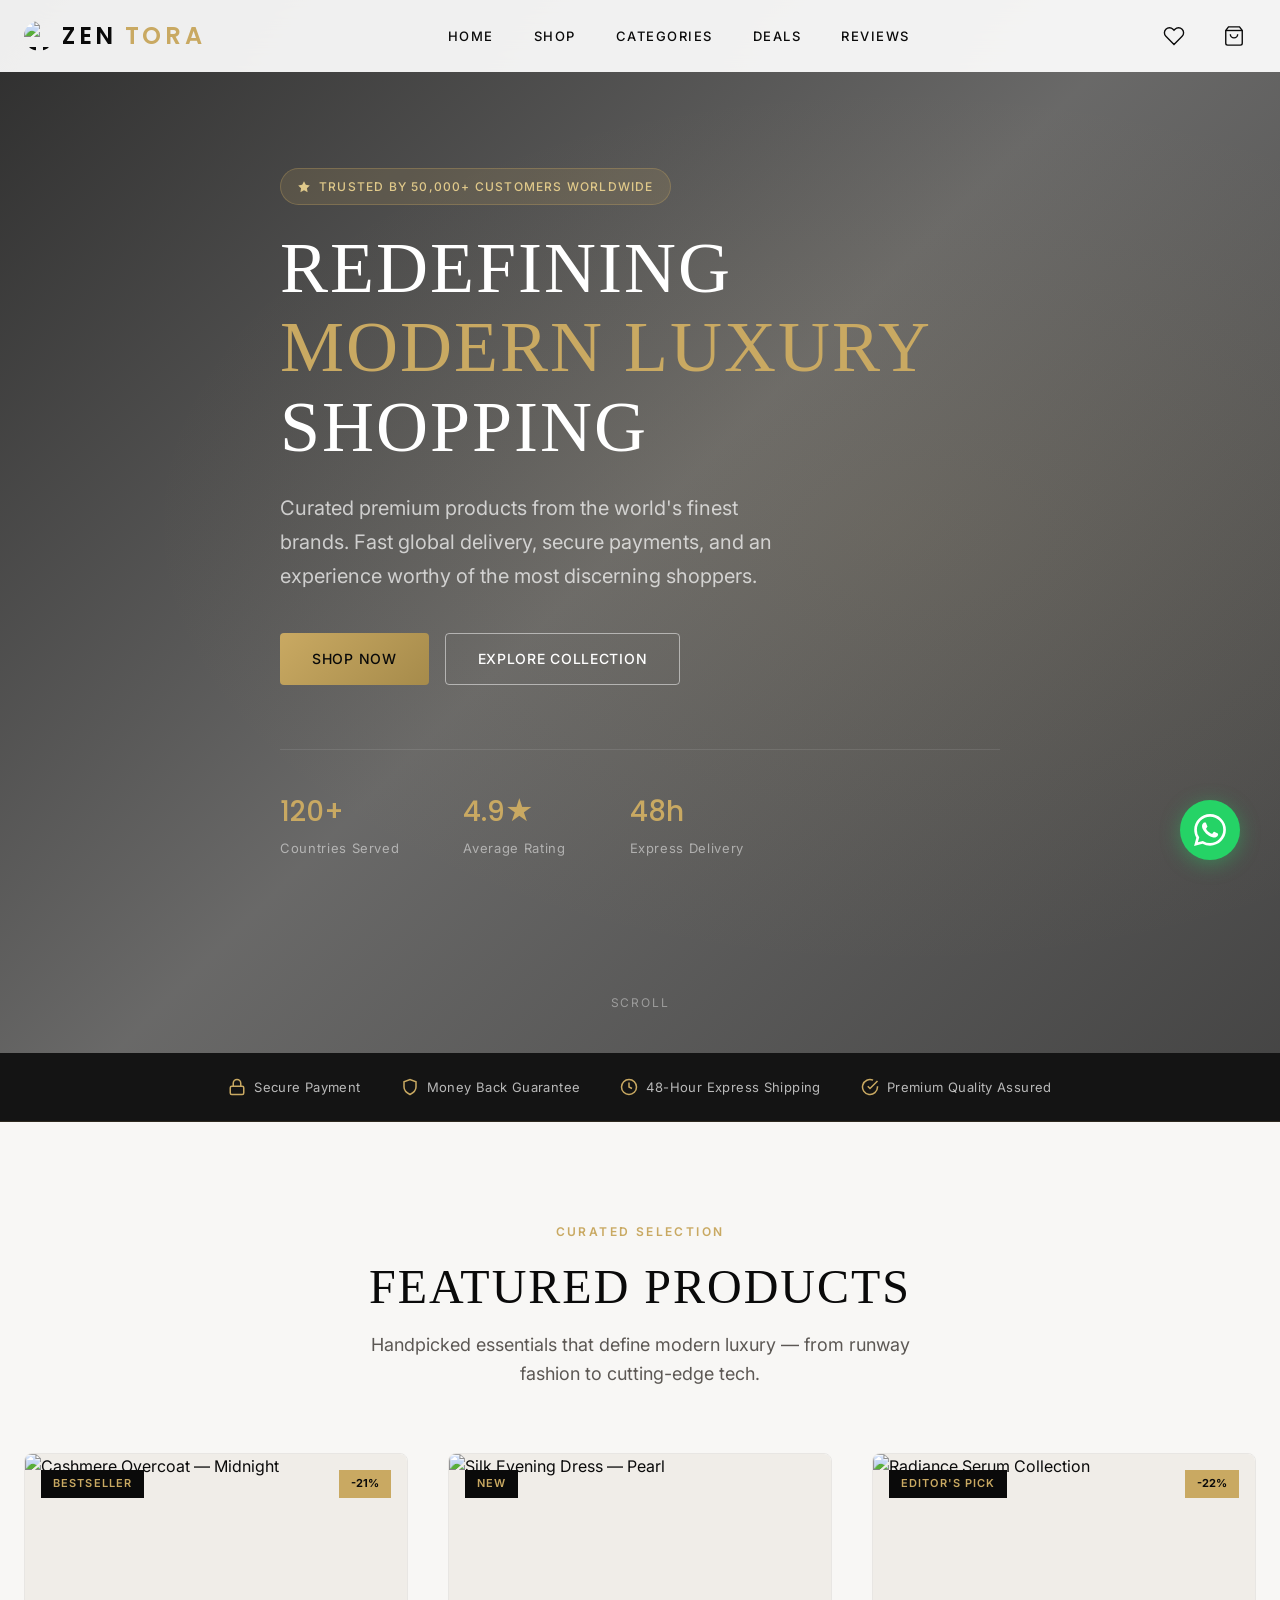
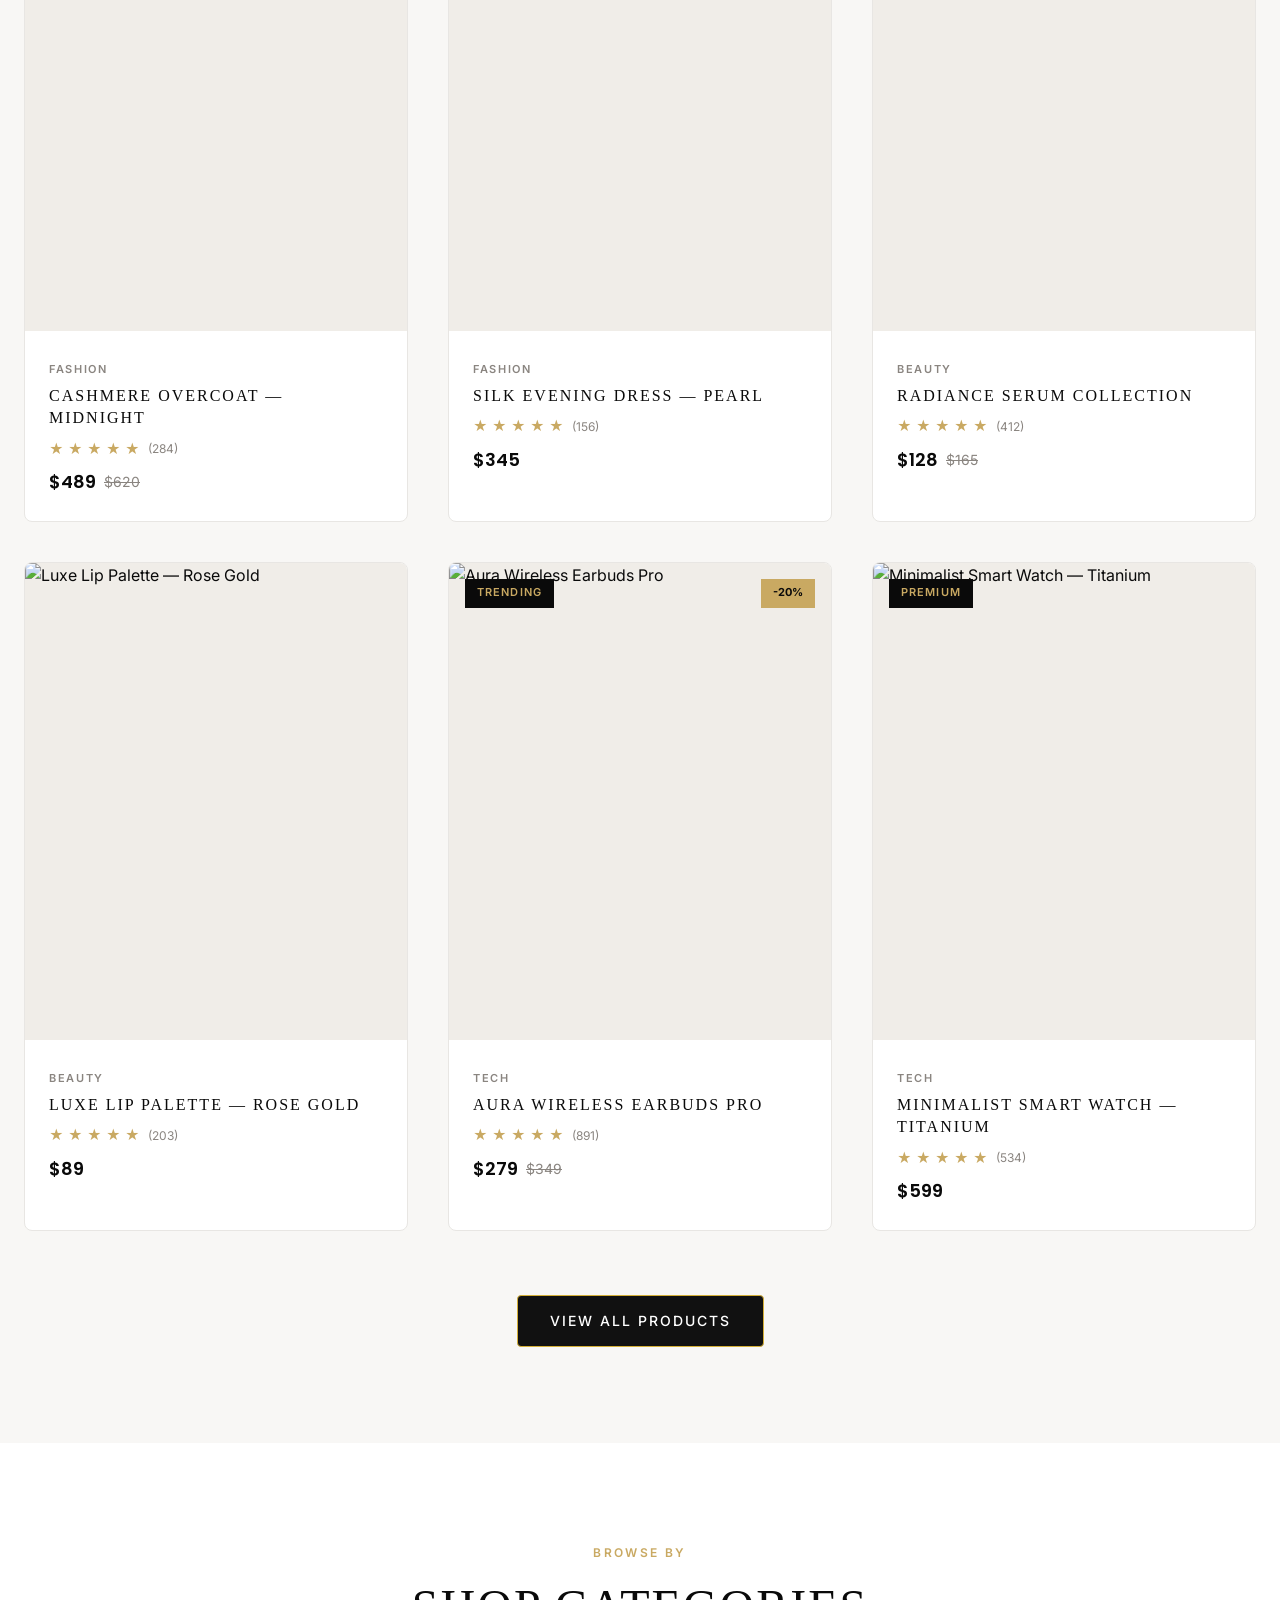
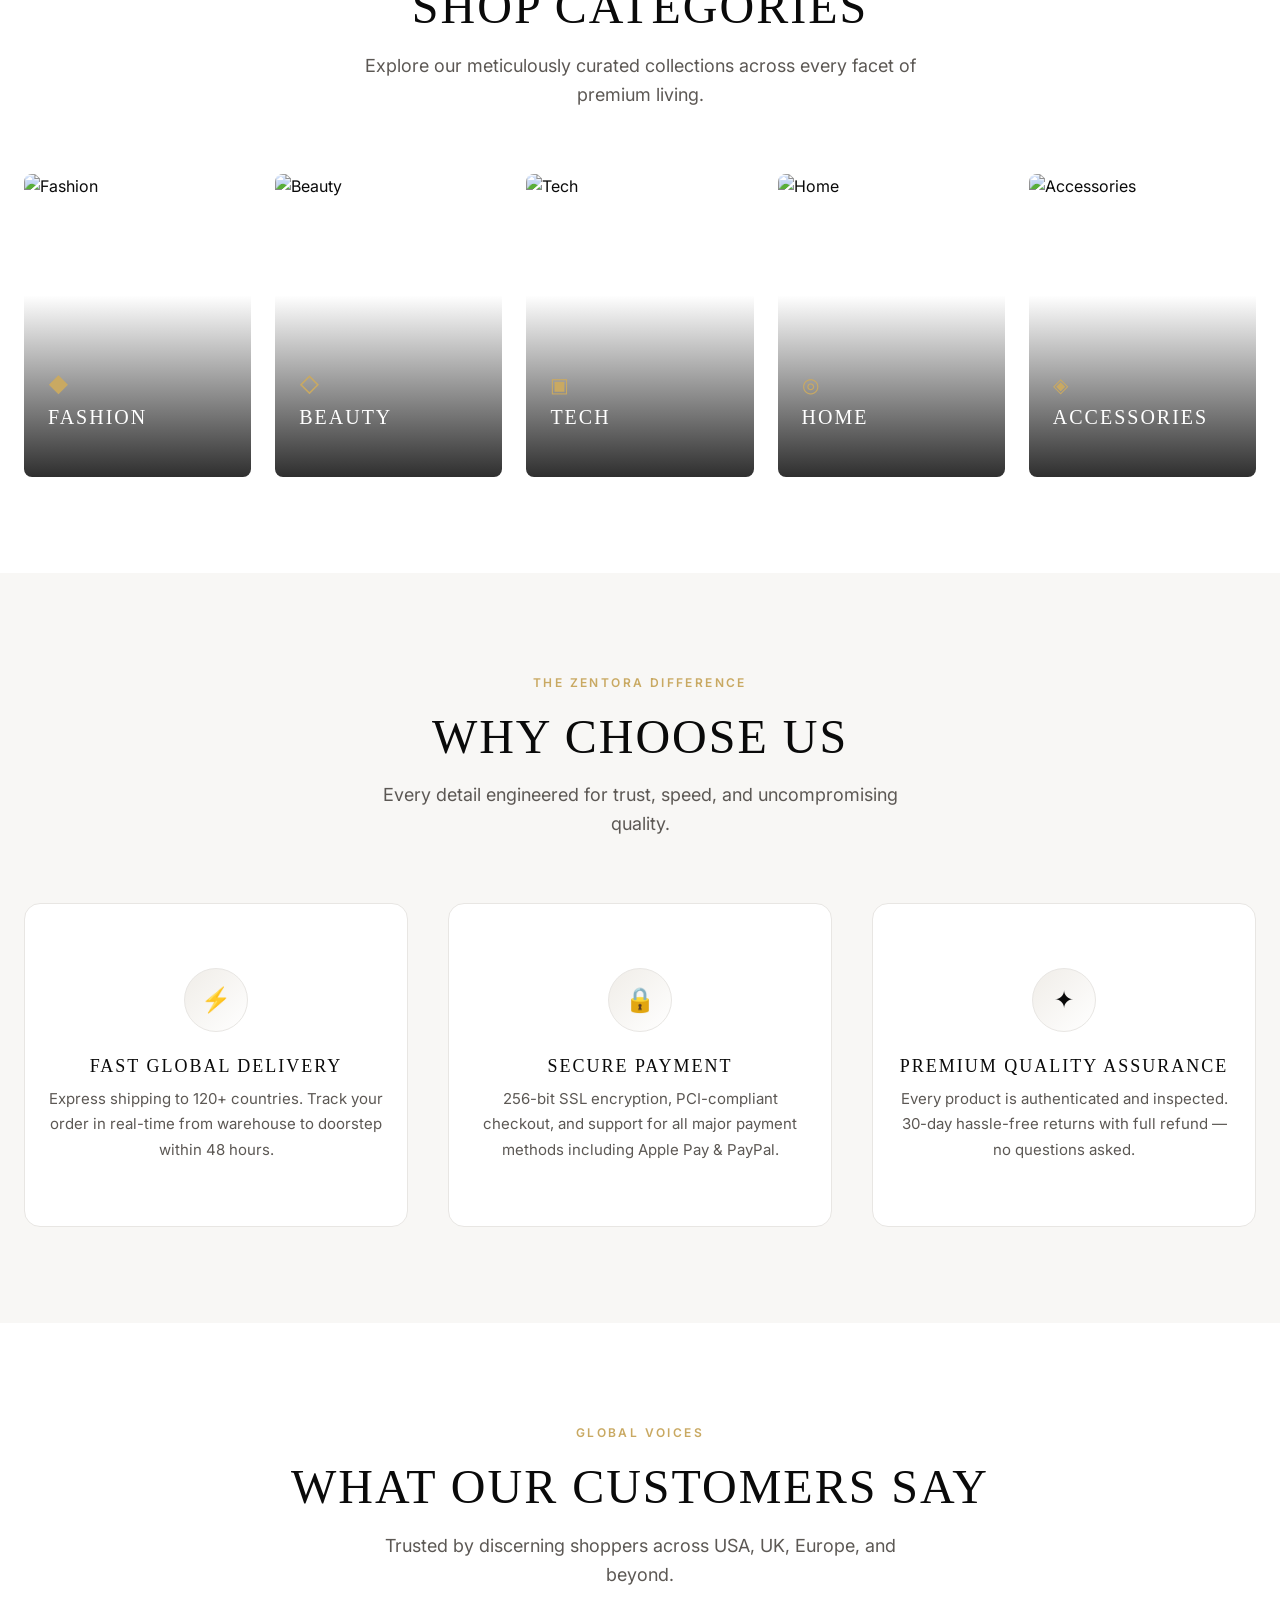
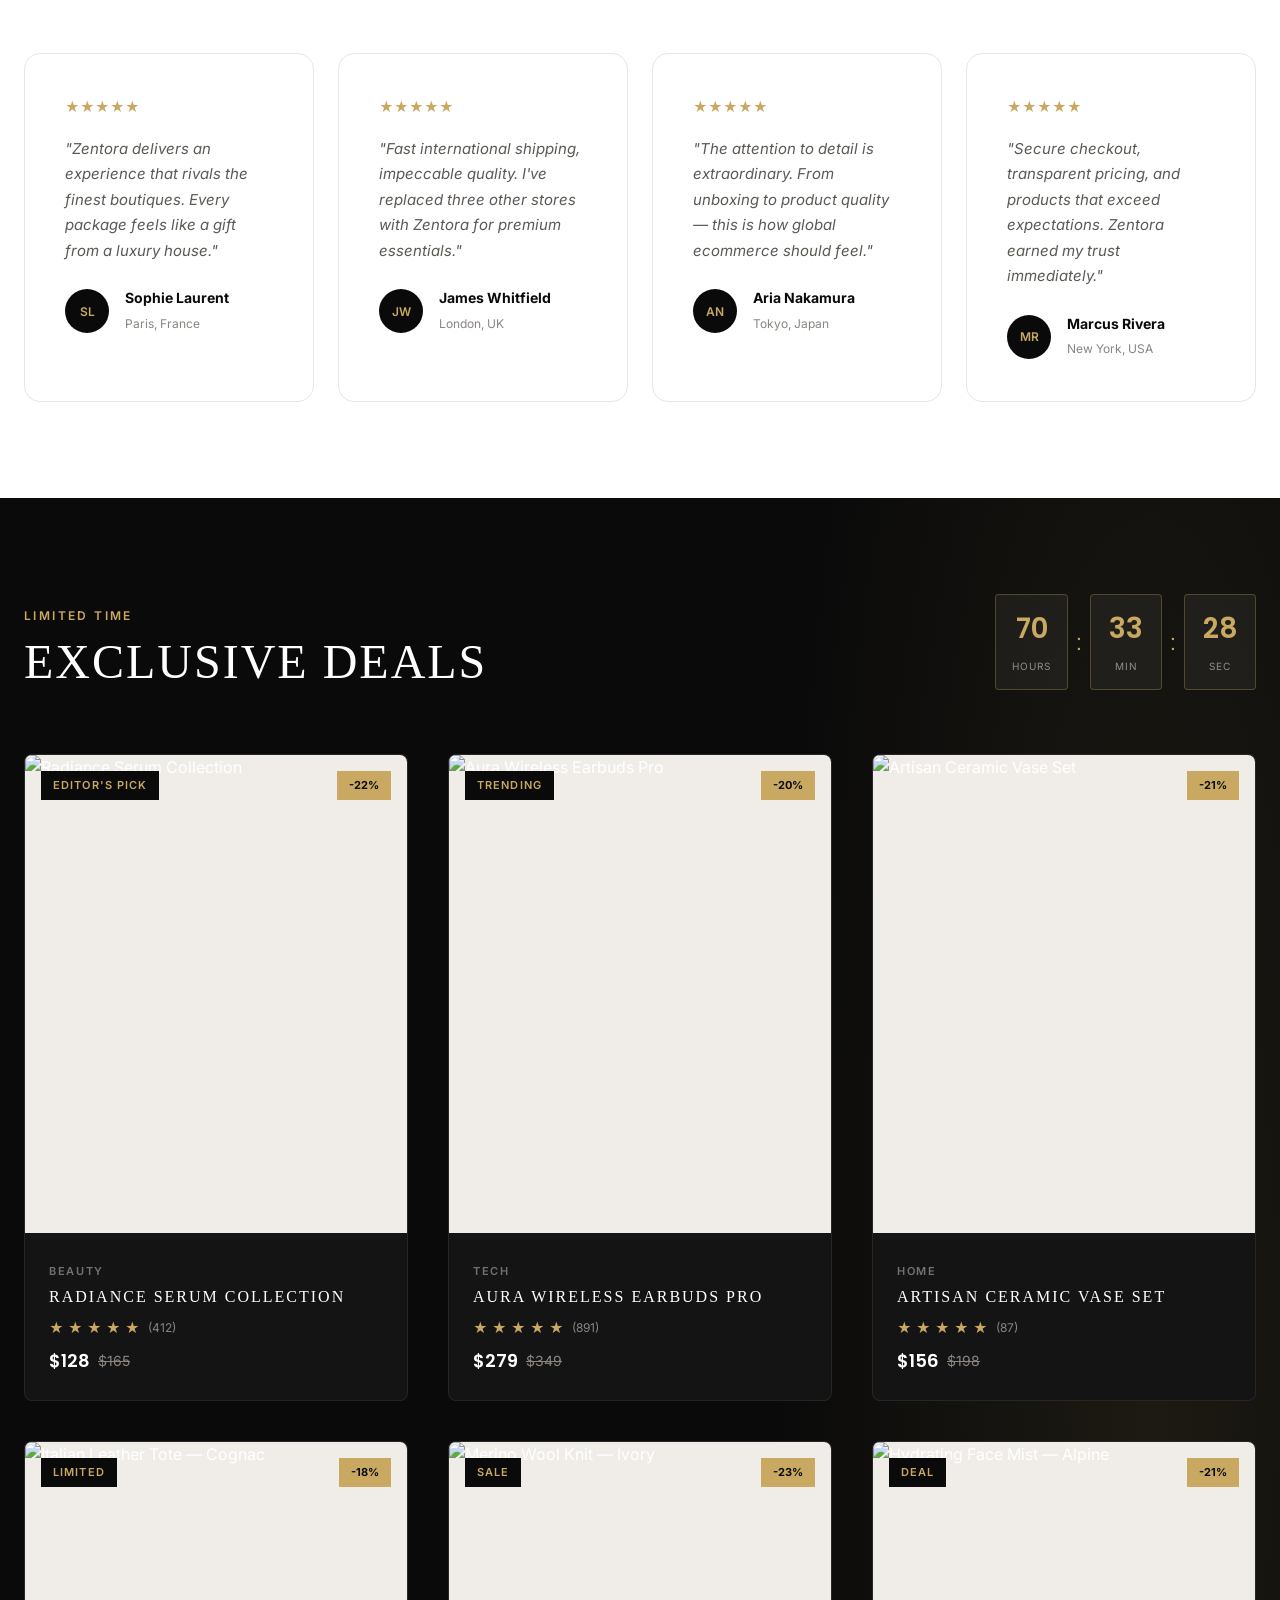
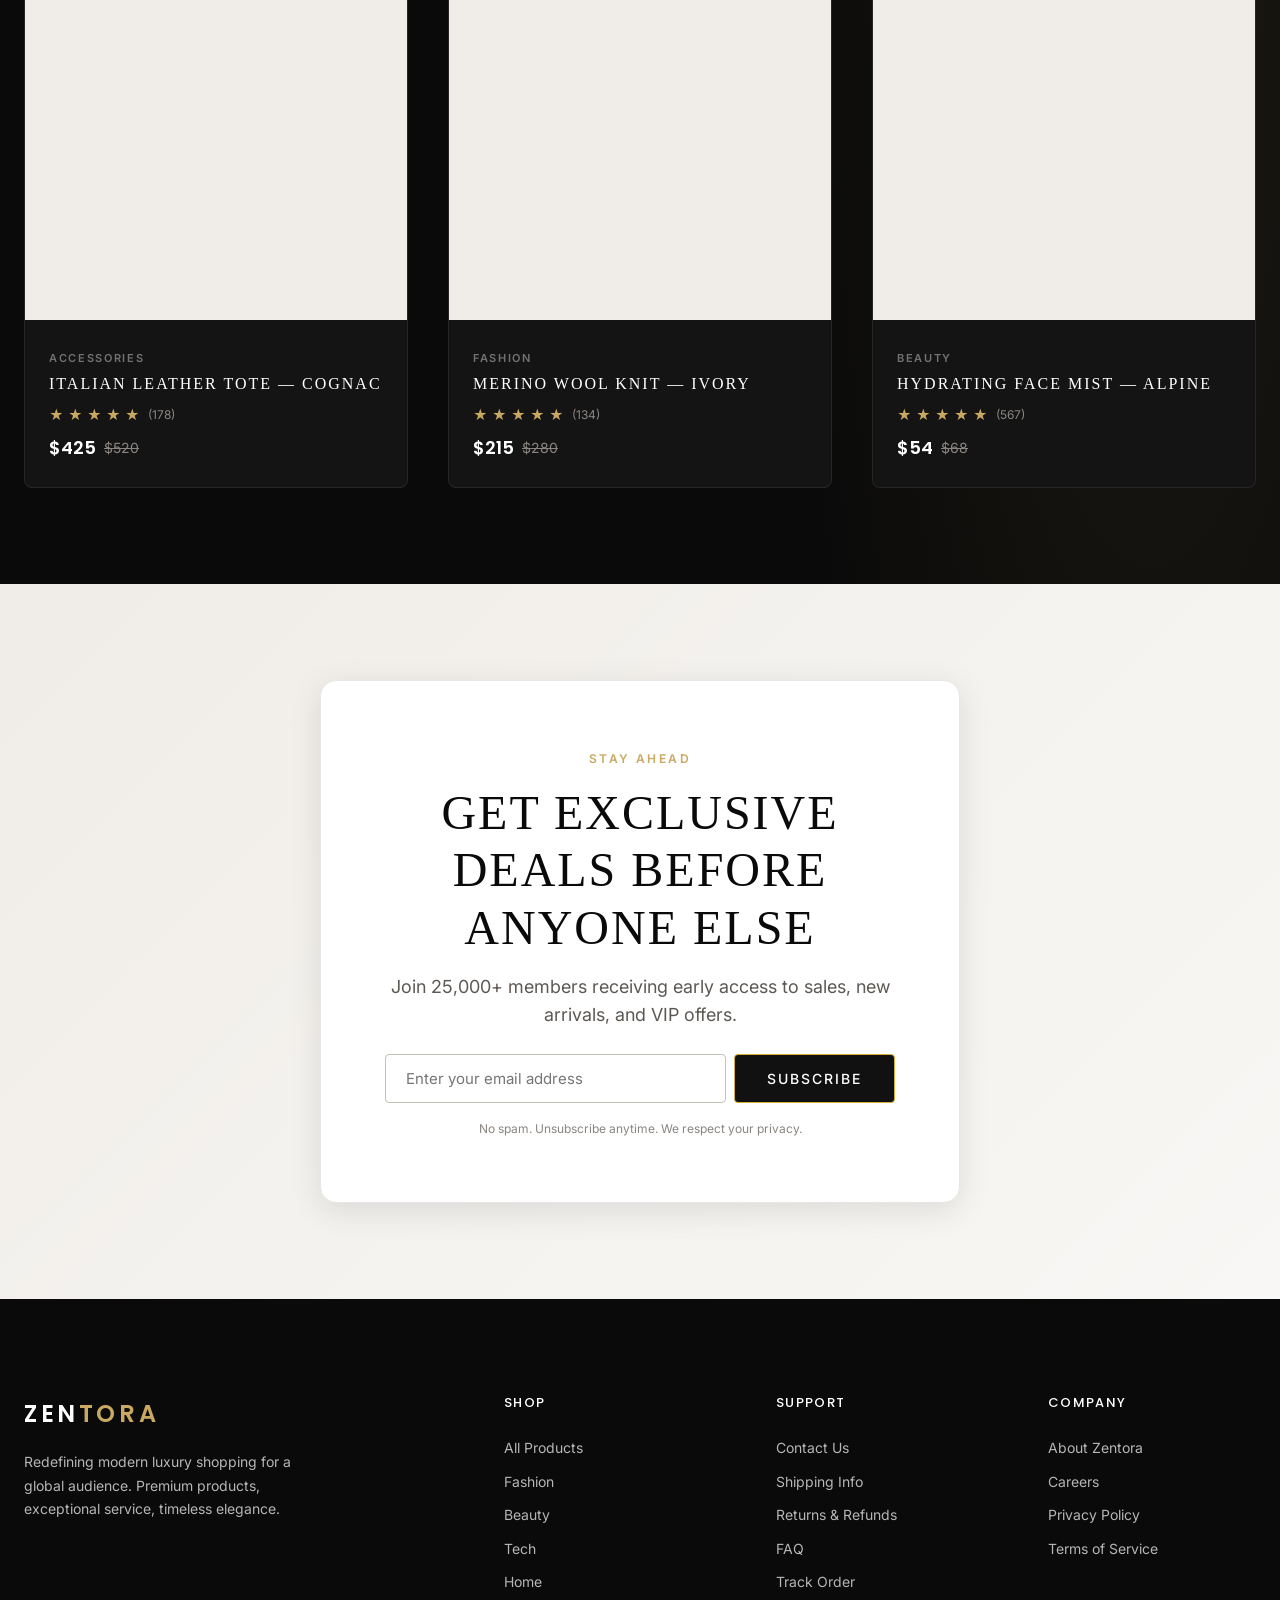
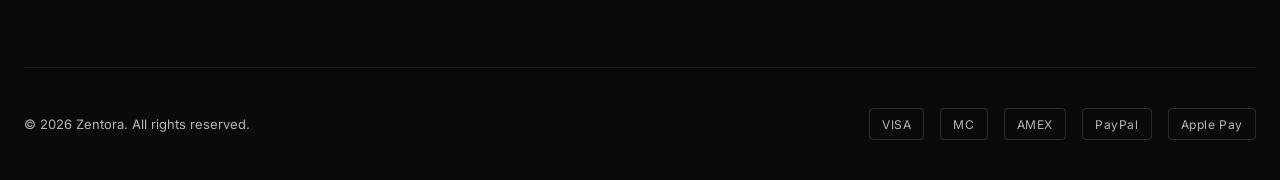
==== index.html @ fea0a37d "Zentora luxury website changes" ====
<!DOCTYPE html>
<html lang="en">
<head>
  <meta charset="UTF-8" />
  <meta name="viewport" content="width=device-width, initial-scale=1.0" />
  <meta name="description" content="Zentora — Redefining modern luxury shopping. Premium fashion, beauty, tech & lifestyle products delivered worldwide. Secure checkout, fast delivery." />
  <meta name="keywords" content="luxury ecommerce, premium fashion, beauty, gadgets, lifestyle, Zentora, online shopping" />
  <meta name="author" content="Zentora" />
  <meta property="og:title" content="Zentora — Redefining Modern Luxury Shopping" />
  <meta property="og:description" content="Discover curated premium products from fashion to tech. Trusted by customers in USA, UK, Europe & beyond." />
  <meta property="og:type" content="website" />
  <meta name="theme-color" content="#0a0a0a" />
  <title>Zentora — Redefining Modern Luxury Shopping</title>
  <link rel="preconnect" href="https://fonts.googleapis.com" />
  <link rel="preconnect" href="https://fonts.gstatic.com" crossorigin />
  <link href="https://fonts.googleapis.com/css2?family=Inter:wght@400;500;600&family=Poppins:wght@400;500;600&display=swap" rel="stylesheet" />
  <link rel="stylesheet" href="css/styles.css" />
  <script type="application/ld+json">
    <link href="https://fonts.googleapis.com/css2?family=Playfair+Display:ital,wght@0,400..900;1,400..900&display=swap" rel="stylesheet">
  <link rel="icon" type="image/png" href="favicon.png">
  {
    "@context": "https://schema.org",
    "@type": "Store",
    "name": "Zentora",
    "description": "Global premium online store for fashion, beauty, gadgets and lifestyle products",
    "url": "https://zentora.com",
    "priceRange": "$$",
    "areaServed": ["US", "GB", "EU"]
  }
  </script>
</head>
<body data-page="home">

  <!-- Header -->
  <header class="header">
    <div class="container header-inner">
      <a href="index.html" class="logo" style="display: inline-flex; align-items: center; gap: 8px;">
    <img src="favicon.png" alt="Zentora Logo" style="width: 30px; height: 30px; border-radius: 50%; object-fit: contain;">
    Zen<span>tora</span>
</a>
      <nav class="nav-menu" aria-label="Main navigation">
        <a href="index.html">Home</a>
        <a href="shop.html">Shop</a>
        <a href="#categories">Categories</a>
        <a href="#deals">Deals</a>
        <a href="#testimonials">Reviews</a>
      </nav>
      <div class="header-actions">
        <button class="icon-btn wishlist-toggle" aria-label="Wishlist">
          <svg width="22" height="22" viewBox="0 0 24 24" fill="none" stroke="currentColor" stroke-width="1.5"><path d="M20.84 4.61a5.5 5.5 0 0 0-7.78 0L12 5.67l-1.06-1.06a5.5 5.5 0 0 0-7.78 7.78l1.06 1.06L12 21.23l7.78-7.78 1.06-1.06a5.5 5.5 0 0 0 0-7.78z"/></svg>
          <span class="count wishlist-count">0</span>
        </button>
        <button class="icon-btn cart-toggle" aria-label="Shopping cart">
          <svg width="22" height="22" viewBox="0 0 24 24" fill="none" stroke="currentColor" stroke-width="1.5"><path d="M6 2L3 6v14a2 2 0 0 0 2 2h14a2 2 0 0 0 2-2V6l-3-4z"/><line x1="3" y1="6" x2="21" y2="6"/><path d="M16 10a4 4 0 0 1-8 0"/></svg>
          <span class="count cart-count">0</span>
        </button>
        <button class="nav-toggle" aria-label="Toggle menu">
          <span></span><span></span><span></span>
        </button>
      </div>
    </div>
  </header>

  <!-- Hero -->
  <section class="hero" id="hero">
    <div class="hero-bg" aria-hidden="true"></div>
    <div class="container hero-content">
      <div class="hero-badge">
        <svg width="14" height="14" viewBox="0 0 24 24" fill="currentColor"><path d="M12 2l3.09 6.26L22 9.27l-5 4.87 1.18 6.88L12 17.77l-6.18 3.25L7 14.14 2 9.27l6.91-1.01L12 2z"/></svg>
        Trusted by 50,000+ customers worldwide
      </div>
      <h1 class="hero-title">Redefining <em>Modern Luxury</em> Shopping</h1>
      <p class="hero-subtitle">Curated premium products from the world's finest brands. Fast global delivery, secure payments, and an experience worthy of the most discerning shoppers.</p>
      <div class="hero-cta">
        <a href="shop.html" class="btn btn-gold">Shop Now</a>
        <a href="#featured" class="btn btn-outline">Explore Collection</a>
      </div>
      <div class="hero-stats">
        <div class="hero-stat">
          <strong>120+</strong>
          <span>Countries Served</span>
        </div>
        <div class="hero-stat">
          <strong>4.9★</strong>
          <span>Average Rating</span>
        </div>
        <div class="hero-stat">
          <strong>48h</strong>
          <span>Express Delivery</span>
        </div>
      </div>
    </div>
    <div class="hero-scroll" aria-hidden="true">Scroll</div>
  </section>

  <!-- Trust Bar -->
  <div class="trust-bar">
    <div class="container trust-bar-inner">
      <div class="trust-bar-item">
        <svg width="18" height="18" viewBox="0 0 24 24" fill="none" stroke="currentColor" stroke-width="2"><rect x="3" y="11" width="18" height="11" rx="2"/><path d="M7 11V7a5 5 0 0 1 10 0v4"/></svg>
        Secure Payment
      </div>
      <div class="trust-bar-item">
        <svg width="18" height="18" viewBox="0 0 24 24" fill="none" stroke="currentColor" stroke-width="2"><path d="M12 22s8-4 8-10V5l-8-3-8 3v7c0 6 8 10 8 10z"/></svg>
        Money Back Guarantee
      </div>
      <div class="trust-bar-item">
        <svg width="18" height="18" viewBox="0 0 24 24" fill="none" stroke="currentColor" stroke-width="2"><circle cx="12" cy="12" r="10"/><polyline points="12 6 12 12 16 14"/></svg>
        48-Hour Express Shipping
      </div>
      <div class="trust-bar-item">
        <svg width="18" height="18" viewBox="0 0 24 24" fill="none" stroke="currentColor" stroke-width="2"><path d="M22 11.08V12a10 10 0 1 1-5.93-9.14"/><polyline points="22 4 12 14.01 9 11.01"/></svg>
        Premium Quality Assured
      </div>
    </div>
  </div>

  <!-- Featured Products -->
  <section id="featured">
    <div class="container">
      <div class="section-header reveal">
        <span class="section-label">Curated Selection</span>
        <h2 class="section-title">Featured Products</h2>
        <p class="section-subtitle">Handpicked essentials that define modern luxury — from runway fashion to cutting-edge tech.</p>
      </div>
      <div class="product-grid" id="featured-products"></div>
      <div style="text-align:center; margin-top: var(--space-xl);">
        <a href="shop.html" class="btn btn-primary">View All Products</a>
      </div>
    </div>
  </section>

  <!-- Categories -->
  <section id="categories">
    <div class="container">
      <div class="section-header reveal">
        <span class="section-label">Browse By</span>
        <h2 class="section-title">Shop Categories</h2>
        <p class="section-subtitle">Explore our meticulously curated collections across every facet of premium living.</p>
      </div>
      <div class="categories-grid" id="categories-grid"></div>
    </div>
  </section>

  <!-- Why Choose Us -->
  <section id="why-us">
    <div class="container">
      <div class="section-header reveal">
        <span class="section-label">The Zentora Difference</span>
        <h2 class="section-title">Why Choose Us</h2>
        <p class="section-subtitle">Every detail engineered for trust, speed, and uncompromising quality.</p>
      </div>
      <div class="features-grid">
        <div class="feature-card reveal">
          <div class="feature-icon">⚡</div>
          <h3>Fast Global Delivery</h3>
          <p>Express shipping to 120+ countries. Track your order in real-time from warehouse to doorstep within 48 hours.</p>
        </div>
        <div class="feature-card reveal">
          <div class="feature-icon">🔒</div>
          <h3>Secure Payment</h3>
          <p>256-bit SSL encryption, PCI-compliant checkout, and support for all major payment methods including Apple Pay & PayPal.</p>
        </div>
        <div class="feature-card reveal">
          <div class="feature-icon">✦</div>
          <h3>Premium Quality Assurance</h3>
          <p>Every product is authenticated and inspected. 30-day hassle-free returns with full refund — no questions asked.</p>
        </div>
      </div>
    </div>
  </section>

  <!-- Testimonials -->
  <section id="testimonials">
    <div class="container">
      <div class="section-header reveal">
        <span class="section-label">Global Voices</span>
        <h2 class="section-title">What Our Customers Say</h2>
        <p class="section-subtitle">Trusted by discerning shoppers across USA, UK, Europe, and beyond.</p>
      </div>
      <div class="testimonials-grid" id="testimonials-grid"></div>
    </div>
  </section>

  <!-- Limited Time Deals -->
  <section class="deals-section" id="deals">
    <div class="container">
      <div class="deals-header reveal">
        <div>
          <span class="section-label">Limited Time</span>
          <h2 class="section-title">Exclusive Deals</h2>
        </div>
        <div class="countdown-timer" aria-label="Deal countdown timer"></div>
      </div>
      <div class="product-grid" id="deals-products"></div>
    </div>
  </section>

  <!-- Newsletter -->
  <section class="newsletter-section" id="newsletter">
    <div class="container">
      <div class="newsletter-box reveal">
        <span class="section-label">Stay Ahead</span>
        <h2 class="section-title">Get Exclusive Deals Before Anyone Else</h2>
        <p class="section-subtitle" style="margin: 0 auto;">Join 25,000+ members receiving early access to sales, new arrivals, and VIP offers.</p>
        <form class="newsletter-form" aria-label="Newsletter signup">
          <input type="email" placeholder="Enter your email address" required aria-label="Email address" />
          <button type="submit" class="btn btn-primary">Subscribe</button>
        </form>
        <p class="newsletter-note">No spam. Unsubscribe anytime. We respect your privacy.</p>
      </div>
    </div>
  </section>

  <!-- Footer -->
  <footer class="footer">
    <div class="container">
      <div class="footer-grid">
        <div class="footer-brand">
          <div class="logo">Zen<span>tora</span></div>
          <p>Redefining modern luxury shopping for a global audience. Premium products, exceptional service, timeless elegance.</p>
        </div>
        <div>
          <h4>Shop</h4>
          <ul class="footer-links">
            <li><a href="shop.html">All Products</a></li>
            <li><a href="shop.html?category=fashion">Fashion</a></li>
            <li><a href="shop.html?category=beauty">Beauty</a></li>
            <li><a href="shop.html?category=tech">Tech</a></li>
            <li><a href="shop.html?category=home">Home</a></li>
          </ul>
        </div>
        <div>
          <h4>Support</h4>
          <ul class="footer-links">
            <li><a href="#">Contact Us</a></li>
            <li><a href="#">Shipping Info</a></li>
            <li><a href="#">Returns & Refunds</a></li>
            <li><a href="#">FAQ</a></li>
            <li><a href="#">Track Order</a></li>
          </ul>
        </div>
        <div>
          <h4>Company</h4>
          <ul class="footer-links">
            <li><a href="#">About Zentora</a></li>
            <li><a href="#">Careers</a></li>
            <li><a href="#">Privacy Policy</a></li>
            <li><a href="#">Terms of Service</a></li>
          </ul>
        </div>
      </div>
      <div class="footer-bottom">
        <span>&copy; 2026 Zentora. All rights reserved.</span>
        <div class="payment-icons">
          <span>VISA</span>
          <span>MC</span>
          <span>AMEX</span>
          <span>PayPal</span>
          <span>Apple Pay</span>
        </div>
      </div>
    </div>
  </footer>

  <!-- Cart Panel -->
  <div class="cart-overlay" role="dialog" aria-label="Shopping cart">
    <div class="cart-panel">
      <div class="panel-header">
        <h3>Your Cart</h3>
        <button class="panel-close cart-close" aria-label="Close cart">&times;</button>
      </div>
      <div class="cart-content"></div>
    </div>
  </div>

  <!-- Wishlist Panel -->
  <div class="wishlist-overlay" role="dialog" aria-label="Wishlist">
    <div class="wishlist-panel">
      <div class="panel-header">
        <h3>Wishlist</h3>
        <button class="panel-close wishlist-close" aria-label="Close wishlist">&times;</button>
      </div>
      <div class="wishlist-content"></div>
    </div>
  </div>

  <!-- WhatsApp -->
  <a href="https://wa.me/1234567890?text=Hi%20Zentora%2C%20I%20need%20help%20with%20my%20order" class="whatsapp-float" target="_blank" rel="noopener noreferrer" aria-label="Chat on WhatsApp">
    <span class="whatsapp-tooltip">Chat with us</span>
    <svg viewBox="0 0 24 24"><path d="M17.472 14.382c-.297-.149-1.758-.867-2.03-.967-.273-.099-.471-.148-.67.15-.197.297-.767.966-.94 1.164-.173.199-.347.223-.644.075-.297-.15-1.255-.463-2.39-1.475-.883-.788-1.48-1.761-1.653-2.059-.173-.297-.018-.458.13-.606.134-.133.298-.347.446-.52.149-.174.198-.298.298-.497.099-.198.05-.371-.025-.52-.075-.149-.669-1.612-.916-2.207-.242-.579-.487-.5-.669-.51-.173-.008-.371-.01-.57-.01-.198 0-.52.074-.792.372-.272.297-1.04 1.016-1.04 2.479 0 1.462 1.065 2.875 1.213 3.074.149.198 2.096 3.2 5.077 4.487.709.306 1.262.489 1.694.625.712.227 1.36.195 1.871.118.571-.085 1.758-.719 2.006-1.413.248-.694.248-1.289.173-1.413-.074-.124-.272-.198-.57-.347m-5.421 7.403h-.004a9.87 9.87 0 01-5.031-1.378l-.361-.214-3.741.982.998-3.648-.235-.374a9.86 9.86 0 01-1.51-5.26c.001-5.45 4.436-9.884 9.888-9.884 2.64 0 5.122 1.03 6.988 2.898a9.825 9.825 0 012.893 6.994c-.003 5.45-4.435 9.884-9.885 9.884m8.413-18.297A11.815 11.815 0 0012.05 0C5.495 0 .16 5.335.157 11.892c0 2.096.547 4.142 1.588 5.945L.057 24l6.305-1.654a11.882 11.882 0 005.683 1.448h.005c6.554 0 11.89-5.335 11.893-11.893a11.821 11.821 0 00-3.48-8.413z"/></svg>
  </a>

  <script type="module" src="js/app.js"></script>
</body>
</html>
---- css/styles.css ----
/* ═══════════════════════════════════════════════════════════
   ZENTORA — Luxury Ecommerce Design System
   ═══════════════════════════════════════════════════════════ */

:root {
  --black: #0a0a0a;
  --black-soft: #141414;
  --black-muted: #1e1e1e;
  --white: #ffffff;
  --off-white: #f8f7f5;
  --cream: #f0ede8;
  --gold: #c9a962;
  --gold-light: #e0c98a;
  --gold-dark: #a68b4b;
  --gray-100: #e8e6e3;
  --gray-200: #c4c0ba;
  --gray-400: #8a8580;
  --gray-600: #5c5854;
  --success: #2d6a4f;
  --danger: #c0392b;

  --font-sans: 'Inter', -apple-system, BlinkMacSystemFont, sans-serif;
  --font-display: 'Poppins', var(--font-sans);

  --space-xs: 0.5rem;
  --space-sm: 1rem;
  --space-md: 1.5rem;
  --space-lg: 2.5rem;
  --space-xl: 4rem;
  --space-2xl: 6rem;

  --radius-sm: 4px;
  --radius-md: 8px;
  --radius-lg: 16px;

  --shadow-sm: 0 2px 8px rgba(0, 0, 0, 0.06);
  --shadow-md: 0 8px 32px rgba(0, 0, 0, 0.1);
  --shadow-lg: 0 20px 60px rgba(0, 0, 0, 0.15);
  --shadow-gold: 0 4px 24px rgba(201, 169, 98, 0.25);

  --transition: 0.35s cubic-bezier(0.4, 0, 0.2, 1);
  --header-h: 72px;
}

*, *::before, *::after { box-sizing: border-box; margin: 0; padding: 0; }

html {
  scroll-behavior: smooth;
  -webkit-font-smoothing: antialiased;
  -moz-osx-font-smoothing: grayscale;
}

body {
  font-family: var(--font-sans);
  font-size: 16px;
  line-height: 1.6;
  color: var(--black);
  background: var(--white);
  overflow-x: hidden;
}

body.no-scroll { overflow: hidden; }

img { max-width: 100%; height: auto; display: block; }
a { color: inherit; text-decoration: none; }
button { font-family: inherit; cursor: pointer; border: none; background: none; }
ul { list-style: none; }

.container {
  width: 100%;
  max-width: 1280px;
  margin: 0 auto;
  padding: 0 var(--space-md);
}

.container-narrow { max-width: 960px; }

/* ─── Typography ─── */
h1, h2, h3, h4 {
  font-family: var(--font-display);
  font-weight: 500;
  line-height: 1.2;
  letter-spacing: -0.02em;
}

.section-label {
  display: inline-block;
  font-size: 0.75rem;
  font-weight: 600;
  letter-spacing: 0.2em;
  text-transform: uppercase;
  color: var(--gold);
  margin-bottom: var(--space-sm);
}

.section-title {
  font-size: clamp(2rem, 4vw, 3rem);
  margin-bottom: var(--space-sm);
}

.section-subtitle {
  font-size: 1.125rem;
  color: var(--gray-600);
  max-width: 560px;
}

.section-header {
  text-align: center;
  margin-bottom: var(--space-xl);
}

.section-header .section-subtitle { margin: 0 auto; }

/* ─── Buttons ─── */
.btn {
  display: inline-flex;
  align-items: center;
  justify-content: center;
  gap: 0.5rem;
  padding: 0.875rem 2rem;
  font-size: 0.875rem;
  font-weight: 500;
  letter-spacing: 0.05em;
  text-transform: uppercase;
  border-radius: var(--radius-sm);
  transition: var(--transition);
  white-space: nowrap;
}

.btn-primary {
  background: var(--black);
  color: var(--white);
  border: 1px solid var(--black);
}

.btn-primary:hover {
  background: var(--gold);
  border-color: var(--gold);
  color: var(--black);
  box-shadow: var(--shadow-gold);
  transform: translateY(-2px);
}

.btn-outline {
  background: transparent;
  color: var(--white);
  border: 1px solid rgba(255, 255, 255, 0.5);
}

.btn-outline:hover {
  background: var(--white);
  color: var(--black);
  border-color: var(--white);
}

.btn-ghost {
  background: transparent;
  color: var(--black);
  border: 1px solid var(--gray-200);
}

.btn-ghost:hover {
  border-color: var(--gold);
  color: var(--gold-dark);
}

.btn-gold {
  background: linear-gradient(135deg, var(--gold) 0%, var(--gold-dark) 100%);
  color: var(--black);
  border: none;
}

.btn-gold:hover {
  box-shadow: var(--shadow-gold);
  transform: translateY(-2px);
}

.btn-sm { padding: 0.625rem 1.25rem; font-size: 0.75rem; }
.btn-block { width: 100%; }
.btn:disabled { opacity: 0.6; cursor: not-allowed; transform: none !important; }

/* ─── Header ─── */
.header {
  position: fixed;
  top: 0;
  left: 0;
  right: 0;
  z-index: 1000;
  height: var(--header-h);
  background: rgba(255, 255, 255, 0.92);
  backdrop-filter: blur(20px);
  -webkit-backdrop-filter: blur(20px);
  border-bottom: 1px solid transparent;
  transition: var(--transition);
}

.header.scrolled {
  border-bottom-color: var(--gray-100);
  box-shadow: var(--shadow-sm);
}

.header.hidden { transform: translateY(-100%); }

.header-inner {
  display: flex;
  align-items: center;
  justify-content: space-between;
  height: var(--header-h);
}

.logo {
  font-family: var(--font-display);
  font-size: 1.5rem;
  font-weight: 600;
  letter-spacing: 0.15em;
  text-transform: uppercase;
}

.logo span { color: var(--gold); }

.nav-menu {
  display: flex;
  align-items: center;
  gap: var(--space-lg);
}

.nav-menu a {
  font-size: 0.8125rem;
  font-weight: 500;
  letter-spacing: 0.08em;
  text-transform: uppercase;
  position: relative;
  transition: color var(--transition);
}

.nav-menu a::after {
  content: '';
  position: absolute;
  bottom: -4px;
  left: 0;
  width: 0;
  height: 1px;
  background: var(--gold);
  transition: width var(--transition);
}

.nav-menu a:hover { color: var(--gold-dark); }
.nav-menu a:hover::after { width: 100%; }

.header-actions {
  display: flex;
  align-items: center;
  gap: var(--space-sm);
}

.icon-btn {
  position: relative;
  width: 44px;
  height: 44px;
  display: flex;
  align-items: center;
  justify-content: center;
  border-radius: 50%;
  transition: var(--transition);
  color: var(--black);
}

.icon-btn:hover { background: var(--cream); }

.icon-btn .count {
  position: absolute;
  top: 4px;
  right: 4px;
  min-width: 18px;
  height: 18px;
  padding: 0 5px;
  background: var(--gold);
  color: var(--black);
  font-size: 0.625rem;
  font-weight: 700;
  border-radius: 50%;
  display: none;
  align-items: center;
  justify-content: center;
}

.nav-toggle {
  display: none;
  flex-direction: column;
  gap: 5px;
  width: 44px;
  height: 44px;
  align-items: center;
  justify-content: center;
}

.nav-toggle span {
  display: block;
  width: 22px;
  height: 1.5px;
  background: var(--black);
  transition: var(--transition);
}

.nav-toggle.active span:nth-child(1) { transform: rotate(45deg) translate(4px, 5px); }
.nav-toggle.active span:nth-child(2) { opacity: 0; }
.nav-toggle.active span:nth-child(3) { transform: rotate(-45deg) translate(4px, -5px); }

/* ─── Hero ─── */
.hero {
  position: relative;
  min-height: 100vh;
  display: flex;
  align-items: center;
  padding-top: var(--header-h);
  overflow: hidden;
  background: var(--black);
}

.hero-bg {
  position: absolute;
  inset: 0;
  background:
    linear-gradient(135deg, rgba(10, 10, 10, 0.85) 0%, rgba(10, 10, 10, 0.6) 50%, rgba(10, 10, 10, 0.75) 100%),
    url('https://images.unsplash.com/photo-1441986300917-64674bd600d8?w=1920&h=1080&fit=crop&q=80') center/cover no-repeat;
}

.hero-bg::after {
  content: '';
  position: absolute;
  inset: 0;
  background: radial-gradient(ellipse at 70% 50%, rgba(201, 169, 98, 0.08) 0%, transparent 60%);
}

.hero-content {
  position: relative;
  z-index: 2;
  max-width: 720px;
  padding: var(--space-2xl) 0;
}

.hero-badge {
  display: inline-flex;
  align-items: center;
  gap: 0.5rem;
  padding: 0.5rem 1rem;
  background: rgba(201, 169, 98, 0.15);
  border: 1px solid rgba(201, 169, 98, 0.3);
  border-radius: 100px;
  font-size: 0.75rem;
  font-weight: 500;
  letter-spacing: 0.1em;
  text-transform: uppercase;
  color: var(--gold-light);
  margin-bottom: var(--space-md);
  animation: fadeUp 0.8s ease forwards;
}

.hero-title {
  font-size: clamp(2.5rem, 6vw, 4.5rem);
  font-weight: 500;
  color: var(--white);
  line-height: 1.1;
  margin-bottom: var(--space-md);
  animation: fadeUp 0.8s 0.1s ease forwards;
  opacity: 0;
}

.hero-title em {
  font-style: normal;
  color: var(--gold);
}

.hero-subtitle {
  font-size: clamp(1rem, 2vw, 1.25rem);
  color: rgba(255, 255, 255, 0.7);
  line-height: 1.7;
  margin-bottom: var(--space-lg);
  max-width: 520px;
  animation: fadeUp 0.8s 0.2s ease forwards;
  opacity: 0;
}

.hero-cta {
  display: flex;
  flex-wrap: wrap;
  gap: var(--space-sm);
  animation: fadeUp 0.8s 0.3s ease forwards;
  opacity: 0;
}

.hero-stats {
  display: flex;
  gap: var(--space-xl);
  margin-top: var(--space-xl);
  padding-top: var(--space-lg);
  border-top: 1px solid rgba(255, 255, 255, 0.1);
  animation: fadeUp 0.8s 0.4s ease forwards;
  opacity: 0;
}

.hero-stat strong {
  display: block;
  font-family: var(--font-display);
  font-size: 1.75rem;
  color: var(--gold);
  font-weight: 500;
}

.hero-stat span {
  font-size: 0.8125rem;
  color: rgba(255, 255, 255, 0.5);
  letter-spacing: 0.05em;
}

.hero-scroll {
  position: absolute;
  bottom: var(--space-lg);
  left: 50%;
  transform: translateX(-50%);
  color: rgba(255, 255, 255, 0.4);
  font-size: 0.75rem;
  letter-spacing: 0.15em;
  text-transform: uppercase;
  animation: bounce 2s infinite;
}

/* ─── Trust Bar ─── */
.trust-bar {
  background: var(--black-soft);
  padding: var(--space-md) 0;
  border-bottom: 1px solid rgba(201, 169, 98, 0.15);
}

.trust-bar-inner {
  display: flex;
  justify-content: center;
  flex-wrap: wrap;
  gap: var(--space-lg);
}

.trust-bar-item {
  display: flex;
  align-items: center;
  gap: 0.5rem;
  font-size: 0.8125rem;
  color: rgba(255, 255, 255, 0.7);
  letter-spacing: 0.03em;
}

.trust-bar-item svg { color: var(--gold); flex-shrink: 0; }

/* ─── Sections ─── */
section { padding: var(--space-2xl) 0; }

section:nth-child(even) { background: var(--off-white); }

/* ─── Product Grid ─── */
.product-grid {
  display: grid;
  grid-template-columns: repeat(auto-fill, minmax(280px, 1fr));
  gap: var(--space-lg);
}

.product-card {
  background: var(--white);
  border-radius: var(--radius-md);
  overflow: hidden;
  transition: var(--transition);
  border: 1px solid var(--gray-100);
}

.product-card:hover {
  box-shadow: var(--shadow-md);
  transform: translateY(-4px);
  border-color: transparent;
}

.product-card-image {
  position: relative;
  aspect-ratio: 4/5;
  overflow: hidden;
  background: var(--cream);
}

.product-card-image img {
  width: 100%;
  height: 100%;
  object-fit: cover;
  transition: transform 0.6s ease;
}

.product-card:hover .product-card-image img { transform: scale(1.06); }

.product-badge {
  position: absolute;
  top: var(--space-sm);
  left: var(--space-sm);
  padding: 0.35rem 0.75rem;
  background: var(--black);
  color: var(--gold);
  font-size: 0.6875rem;
  font-weight: 600;
  letter-spacing: 0.1em;
  text-transform: uppercase;
  z-index: 2;
}

.product-discount {
  position: absolute;
  top: var(--space-sm);
  right: var(--space-sm);
  padding: 0.35rem 0.75rem;
  background: var(--gold);
  color: var(--black);
  font-size: 0.6875rem;
  font-weight: 700;
  z-index: 2;
}

.product-card-overlay {
  position: absolute;
  inset: 0;
  background: rgba(10, 10, 10, 0.4);
  display: flex;
  flex-direction: column;
  align-items: center;
  justify-content: center;
  gap: var(--space-sm);
  opacity: 0;
  transition: var(--transition);
}

.product-card:hover .product-card-overlay { opacity: 1; }

.wishlist-btn {
  width: 44px;
  height: 44px;
  border-radius: 50%;
  background: var(--white);
  display: flex;
  align-items: center;
  justify-content: center;
  transition: var(--transition);
}

.wishlist-btn:hover,
.wishlist-btn.active {
  background: var(--gold);
  color: var(--black);
}

.wishlist-btn.active svg { fill: currentColor; }

.product-card-body { padding: var(--space-md); }

.product-category {
  font-size: 0.6875rem;
  font-weight: 600;
  letter-spacing: 0.15em;
  text-transform: uppercase;
  color: var(--gray-400);
}

.product-name {
  font-size: 1rem;
  font-weight: 500;
  margin: 0.25rem 0 0.5rem;
  line-height: 1.4;
}

.product-rating {
  display: flex;
  align-items: center;
  gap: 0.25rem;
  margin-bottom: 0.5rem;
}

.star { color: var(--gray-200); font-size: 0.875rem; }
.star.filled, .star.half { color: var(--gold); }

.rating-count { font-size: 0.75rem; color: var(--gray-400); margin-left: 0.25rem; }

.product-price { display: flex; align-items: center; gap: 0.5rem; }

.price-current {
  font-family: var(--font-display);
  font-size: 1.125rem;
  font-weight: 600;
}

.price-original {
  font-size: 0.875rem;
  color: var(--gray-400);
  text-decoration: line-through;
}

/* ─── Categories ─── */
.categories-grid {
  display: grid;
  grid-template-columns: repeat(5, 1fr);
  gap: var(--space-md);
}

.category-card {
  position: relative;
  aspect-ratio: 3/4;
  border-radius: var(--radius-md);
  overflow: hidden;
  display: block;
}

.category-card img {
  width: 100%;
  height: 100%;
  object-fit: cover;
  transition: transform 0.6s ease;
}

.category-card:hover img { transform: scale(1.08); }

.category-card-content {
  position: absolute;
  inset: 0;
  background: linear-gradient(to top, rgba(10, 10, 10, 0.85) 0%, transparent 60%);
  display: flex;
  flex-direction: column;
  justify-content: flex-end;
  padding: var(--space-md);
  color: var(--white);
  transition: var(--transition);
}

.category-card:hover .category-card-content {
  background: linear-gradient(to top, rgba(10, 10, 10, 0.9) 0%, rgba(201, 169, 98, 0.15) 100%);
}

.category-icon { font-size: 1.25rem; color: var(--gold); margin-bottom: 0.25rem; }

.category-card h3 {
  font-size: 1.25rem;
  margin-bottom: 0.25rem;
}

.category-link {
  font-size: 0.75rem;
  letter-spacing: 0.1em;
  text-transform: uppercase;
  color: var(--gold-light);
  opacity: 0;
  transform: translateY(8px);
  transition: var(--transition);
}

.category-card:hover .category-link { opacity: 1; transform: translateY(0); }

/* ─── Why Choose Us ─── */
.features-grid {
  display: grid;
  grid-template-columns: repeat(3, 1fr);
  gap: var(--space-lg);
}

.feature-card {
  text-align: center;
  padding: var(--space-xl) var(--space-md);
  background: var(--white);
  border: 1px solid var(--gray-100);
  border-radius: var(--radius-lg);
  transition: var(--transition);
}

.feature-card:hover {
  border-color: var(--gold);
  box-shadow: var(--shadow-gold);
  transform: translateY(-4px);
}

.feature-icon {
  width: 64px;
  height: 64px;
  margin: 0 auto var(--space-md);
  display: flex;
  align-items: center;
  justify-content: center;
  background: linear-gradient(135deg, var(--cream) 0%, var(--white) 100%);
  border: 1px solid var(--gray-100);
  border-radius: 50%;
  font-size: 1.5rem;
}

.feature-card h3 {
  font-size: 1.125rem;
  margin-bottom: 0.5rem;
}

.feature-card p {
  font-size: 0.9375rem;
  color: var(--gray-600);
  line-height: 1.7;
}

/* ─── Testimonials ─── */
.testimonials-grid {
  display: grid;
  grid-template-columns: repeat(4, 1fr);
  gap: var(--space-md);
}

.testimonial-card {
  background: var(--white);
  padding: var(--space-lg);
  border-radius: var(--radius-lg);
  border: 1px solid var(--gray-100);
  transition: var(--transition);
}

.testimonial-card:hover {
  box-shadow: var(--shadow-md);
  border-color: rgba(201, 169, 98, 0.3);
}

.testimonial-stars { margin-bottom: var(--space-sm); }

.testimonial-text {
  font-size: 0.9375rem;
  color: var(--gray-600);
  line-height: 1.7;
  margin-bottom: var(--space-md);
  font-style: italic;
}

.testimonial-author {
  display: flex;
  align-items: center;
  gap: var(--space-sm);
}

.testimonial-avatar {
  width: 44px;
  height: 44px;
  border-radius: 50%;
  background: var(--black);
  color: var(--gold);
  display: flex;
  align-items: center;
  justify-content: center;
  font-size: 0.75rem;
  font-weight: 600;
}

.testimonial-author strong {
  display: block;
  font-size: 0.875rem;
}

.testimonial-author span {
  font-size: 0.75rem;
  color: var(--gray-400);
}

/* ─── Deals Section ─── */
.deals-section {
  background: var(--black) !important;
  color: var(--white);
  position: relative;
  overflow: hidden;
}

.deals-section::before {
  content: '';
  position: absolute;
  top: -50%;
  right: -20%;
  width: 60%;
  height: 200%;
  background: radial-gradient(ellipse, rgba(201, 169, 98, 0.1) 0%, transparent 70%);
  pointer-events: none;
}

.deals-header {
  display: flex;
  flex-wrap: wrap;
  align-items: flex-end;
  justify-content: space-between;
  gap: var(--space-md);
  margin-bottom: var(--space-xl);
}

.deals-header .section-title { color: var(--white); margin: 0; }
.deals-header .section-label { margin: 0 0 0.5rem; }

.countdown-timer {
  display: flex;
  align-items: center;
  gap: 0.5rem;
}

.countdown-unit {
  text-align: center;
  background: rgba(255, 255, 255, 0.05);
  border: 1px solid rgba(201, 169, 98, 0.3);
  border-radius: var(--radius-sm);
  padding: 0.75rem 1rem;
  min-width: 72px;
}

.countdown-unit span {
  display: block;
  font-family: var(--font-display);
  font-size: 1.75rem;
  font-weight: 600;
  color: var(--gold);
}

.countdown-unit small {
  font-size: 0.625rem;
  letter-spacing: 0.1em;
  text-transform: uppercase;
  color: rgba(255, 255, 255, 0.5);
}

.countdown-sep {
  font-size: 1.5rem;
  color: var(--gold);
  font-weight: 300;
}

.deals-section .product-card {
  background: var(--black-soft);
  border-color: rgba(255, 255, 255, 0.08);
}

.deals-section .product-card-body { color: var(--white); }
.deals-section .product-category { color: rgba(255, 255, 255, 0.4); }

/* ─── Newsletter ─── */
.newsletter-section {
  background: linear-gradient(135deg, var(--cream) 0%, var(--off-white) 100%) !important;
}

.newsletter-box {
  max-width: 640px;
  margin: 0 auto;
  text-align: center;
  padding: var(--space-xl);
  background: var(--white);
  border-radius: var(--radius-lg);
  border: 1px solid var(--gray-100);
  box-shadow: var(--shadow-md);
}

.newsletter-form {
  display: flex;
  gap: 0.5rem;
  margin-top: var(--space-md);
}

.newsletter-form input {
  flex: 1;
  padding: 0.875rem 1.25rem;
  border: 1px solid var(--gray-200);
  border-radius: var(--radius-sm);
  font-size: 0.9375rem;
  font-family: inherit;
  transition: var(--transition);
}

.newsletter-form input:focus {
  outline: none;
  border-color: var(--gold);
  box-shadow: 0 0 0 3px rgba(201, 169, 98, 0.15);
}

.newsletter-note {
  font-size: 0.75rem;
  color: var(--gray-400);
  margin-top: var(--space-sm);
}

/* ─── Footer ─── */
.footer {
  background: var(--black);
  color: rgba(255, 255, 255, 0.7);
  padding: var(--space-2xl) 0 var(--space-lg);
}

.footer-grid {
  display: grid;
  grid-template-columns: 2fr 1fr 1fr 1fr;
  gap: var(--space-xl);
  margin-bottom: var(--space-xl);
}

.footer-brand .logo { color: var(--white); margin-bottom: var(--space-sm); }

.footer-brand p {
  font-size: 0.875rem;
  line-height: 1.7;
  max-width: 280px;
}

.footer h4 {
  color: var(--white);
  font-size: 0.8125rem;
  letter-spacing: 0.1em;
  text-transform: uppercase;
  margin-bottom: var(--space-md);
}

.footer-links li { margin-bottom: 0.5rem; }

.footer-links a {
  font-size: 0.875rem;
  transition: color var(--transition);
}

.footer-links a:hover { color: var(--gold); }

.footer-bottom {
  display: flex;
  flex-wrap: wrap;
  justify-content: space-between;
  align-items: center;
  gap: var(--space-sm);
  padding-top: var(--space-lg);
  border-top: 1px solid rgba(255, 255, 255, 0.08);
  font-size: 0.8125rem;
}

.payment-icons {
  display: flex;
  gap: var(--space-sm);
  font-size: 0.75rem;
  letter-spacing: 0.05em;
}

.payment-icons span {
  padding: 0.35rem 0.75rem;
  border: 1px solid rgba(255, 255, 255, 0.15);
  border-radius: var(--radius-sm);
}

/* ─── Cart / Wishlist Panels ─── */
.cart-overlay,
.wishlist-overlay {
  position: fixed;
  inset: 0;
  background: rgba(10, 10, 10, 0.5);
  backdrop-filter: blur(4px);
  z-index: 2000;
  opacity: 0;
  visibility: hidden;
  transition: var(--transition);
}

.cart-overlay.active,
.wishlist-overlay.active {
  opacity: 1;
  visibility: visible;
}

.cart-panel,
.wishlist-panel {
  position: fixed;
  top: 0;
  right: 0;
  width: 100%;
  max-width: 420px;
  height: 100vh;
  background: var(--white);
  z-index: 2001;
  display: flex;
  flex-direction: column;
  transform: translateX(100%);
  transition: transform var(--transition);
  box-shadow: var(--shadow-lg);
}

.cart-overlay.active .cart-panel,
.wishlist-overlay.active .wishlist-panel {
  transform: translateX(0);
}

.panel-header {
  display: flex;
  align-items: center;
  justify-content: space-between;
  padding: var(--space-md) var(--space-lg);
  border-bottom: 1px solid var(--gray-100);
}

.panel-header h3 {
  font-size: 1rem;
  letter-spacing: 0.1em;
  text-transform: uppercase;
}

.panel-close {
  width: 40px;
  height: 40px;
  font-size: 1.5rem;
  display: flex;
  align-items: center;
  justify-content: center;
  border-radius: 50%;
  transition: var(--transition);
}

.panel-close:hover { background: var(--cream); }

.cart-content,
.wishlist-content {
  flex: 1;
  overflow-y: auto;
  padding: var(--space-md);
}

.cart-empty {
  text-align: center;
  padding: var(--space-2xl) var(--space-md);
}

.cart-empty-icon {
  font-size: 3rem;
  color: var(--gray-200);
  margin-bottom: var(--space-sm);
}

.cart-item {
  display: grid;
  grid-template-columns: 80px 1fr auto;
  gap: var(--space-sm);
  padding: var(--space-sm) 0;
  border-bottom: 1px solid var(--gray-100);
  align-items: start;
}

.cart-item-img {
  width: 80px;
  height: 100px;
  object-fit: cover;
  border-radius: var(--radius-sm);
}

.cart-item-info h4 {
  font-size: 0.875rem;
  font-weight: 500;
  margin-bottom: 0.25rem;
}

.cart-item-price {
  font-weight: 600;
  font-size: 0.875rem;
}

.cart-item-qty {
  display: flex;
  align-items: center;
  gap: 0.5rem;
  margin-top: 0.5rem;
}

.qty-btn {
  width: 28px;
  height: 28px;
  border: 1px solid var(--gray-200);
  border-radius: var(--radius-sm);
  display: flex;
  align-items: center;
  justify-content: center;
  font-size: 1rem;
  transition: var(--transition);
}

.qty-btn:hover { border-color: var(--gold); color: var(--gold-dark); }

.cart-item-remove {
  font-size: 1.25rem;
  color: var(--gray-400);
  transition: color var(--transition);
}

.cart-item-remove:hover { color: var(--danger); }

.cart-footer {
  padding: var(--space-md) var(--space-lg);
  border-top: 1px solid var(--gray-100);
}

.cart-subtotal {
  display: flex;
  justify-content: space-between;
  font-weight: 600;
  font-size: 1.125rem;
  margin-bottom: 0.5rem;
}

.cart-note {
  font-size: 0.75rem;
  color: var(--gray-400);
  margin-bottom: var(--space-md);
}

.wishlist-item {
  display: grid;
  grid-template-columns: 64px 1fr auto auto;
  gap: var(--space-sm);
  align-items: center;
  padding: var(--space-sm) 0;
  border-bottom: 1px solid var(--gray-100);
}

.wishlist-item img {
  width: 64px;
  height: 80px;
  object-fit: cover;
  border-radius: var(--radius-sm);
}

.wishlist-item-info h4 { font-size: 0.8125rem; }
.wishlist-item-info span { font-size: 0.875rem; font-weight: 600; }

.wishlist-remove {
  font-size: 1.25rem;
  color: var(--gray-400);
}

/* ─── Shop Page ─── */
.page-hero {
  padding: calc(var(--header-h) + var(--space-xl)) 0 var(--space-xl);
  background: var(--black);
  color: var(--white);
  text-align: center;
}

.page-hero h1 {
  font-size: clamp(2rem, 4vw, 3rem);
  margin-bottom: 0.5rem;
}

.page-hero p { color: rgba(255, 255, 255, 0.6); }

.shop-layout {
  display: grid;
  grid-template-columns: 280px 1fr;
  gap: var(--space-xl);
  padding: var(--space-xl) 0 var(--space-2xl);
}

.shop-filters {
  position: sticky;
  top: calc(var(--header-h) + var(--space-md));
  align-self: start;
  padding: var(--space-lg);
  background: var(--off-white);
  border-radius: var(--radius-lg);
  border: 1px solid var(--gray-100);
}

.shop-filters h3 {
  font-size: 0.8125rem;
  letter-spacing: 0.1em;
  text-transform: uppercase;
  margin-bottom: var(--space-md);
}

.filter-group { margin-bottom: var(--space-md); }

.filter-group label {
  display: block;
  font-size: 0.75rem;
  font-weight: 600;
  letter-spacing: 0.05em;
  text-transform: uppercase;
  color: var(--gray-600);
  margin-bottom: 0.5rem;
}

.filter-group select,
.filter-group input {
  width: 100%;
  padding: 0.75rem 1rem;
  border: 1px solid var(--gray-200);
  border-radius: var(--radius-sm);
  font-family: inherit;
  font-size: 0.875rem;
  background: var(--white);
  transition: var(--transition);
}

.filter-group select:focus,
.filter-group input:focus {
  outline: none;
  border-color: var(--gold);
}

.price-range { display: flex; gap: 0.5rem; }
.price-range input { flex: 1; }

.category-pills {
  display: flex;
  flex-wrap: wrap;
  gap: 0.5rem;
  margin-bottom: var(--space-md);
}

.category-pill {
  padding: 0.5rem 1rem;
  font-size: 0.75rem;
  font-weight: 500;
  letter-spacing: 0.05em;
  text-transform: uppercase;
  border: 1px solid var(--gray-200);
  border-radius: 100px;
  transition: var(--transition);
}

.category-pill:hover,
.category-pill.active {
  background: var(--black);
  color: var(--white);
  border-color: var(--black);
}

.shop-toolbar {
  display: flex;
  justify-content: space-between;
  align-items: center;
  margin-bottom: var(--space-md);
}

#result-count { font-size: 0.875rem; color: var(--gray-600); }

.no-results {
  grid-column: 1 / -1;
  text-align: center;
  padding: var(--space-2xl);
}

/* ─── Checkout ─── */
.checkout-layout {
  display: grid;
  grid-template-columns: 1fr 400px;
  gap: var(--space-xl);
  padding: var(--space-xl) 0 var(--space-2xl);
}

.checkout-form-wrapper {
  background: var(--white);
  border: 1px solid var(--gray-100);
  border-radius: var(--radius-lg);
  padding: var(--space-xl);
}

.step-indicator {
  display: flex;
  gap: var(--space-md);
  margin-bottom: var(--space-xl);
}

.step-indicator .step {
  flex: 1;
  text-align: center;
  padding-bottom: var(--space-sm);
  border-bottom: 2px solid var(--gray-100);
  font-size: 0.75rem;
  font-weight: 600;
  letter-spacing: 0.05em;
  text-transform: uppercase;
  color: var(--gray-400);
  transition: var(--transition);
}

.step-indicator .step.active,
.step-indicator .step.completed {
  border-color: var(--gold);
  color: var(--black);
}

.checkout-step { display: none; }
.checkout-step.active { display: block; }

.form-row {
  display: grid;
  grid-template-columns: 1fr 1fr;
  gap: var(--space-md);
}

.form-group { margin-bottom: var(--space-md); }

.form-group label {
  display: block;
  font-size: 0.75rem;
  font-weight: 600;
  letter-spacing: 0.05em;
  text-transform: uppercase;
  color: var(--gray-600);
  margin-bottom: 0.5rem;
}

.form-group input,
.form-group select {
  width: 100%;
  padding: 0.875rem 1rem;
  border: 1px solid var(--gray-200);
  border-radius: var(--radius-sm);
  font-family: inherit;
  font-size: 0.9375rem;
  transition: var(--transition);
}

.form-group input:focus,
.form-group select:focus {
  outline: none;
  border-color: var(--gold);
  box-shadow: 0 0 0 3px rgba(201, 169, 98, 0.15);
}

.form-actions {
  display: flex;
  justify-content: space-between;
  margin-top: var(--space-lg);
}

.checkout-summary {
  position: sticky;
  top: calc(var(--header-h) + var(--space-md));
  align-self: start;
  background: var(--off-white);
  border: 1px solid var(--gray-100);
  border-radius: var(--radius-lg);
  padding: var(--space-lg);
}

.checkout-summary h3 {
  font-size: 0.8125rem;
  letter-spacing: 0.1em;
  text-transform: uppercase;
  margin-bottom: var(--space-md);
}

.checkout-item {
  display: grid;
  grid-template-columns: 56px 1fr auto;
  gap: var(--space-sm);
  padding: var(--space-sm) 0;
  border-bottom: 1px solid var(--gray-100);
  align-items: center;
}

.checkout-item img {
  width: 56px;
  height: 70px;
  object-fit: cover;
  border-radius: var(--radius-sm);
}

.checkout-item h4 { font-size: 0.8125rem; }
.checkout-item span { font-size: 0.75rem; color: var(--gray-400); }

.checkout-totals { margin-top: var(--space-md); }

.total-row {
  display: flex;
  justify-content: space-between;
  padding: 0.5rem 0;
  font-size: 0.875rem;
}

.total-final {
  font-size: 1.125rem;
  font-weight: 600;
  border-top: 1px solid var(--gray-200);
  margin-top: 0.5rem;
  padding-top: var(--space-sm);
}

.trust-badges {
  display: flex;
  flex-wrap: wrap;
  gap: var(--space-sm);
  margin-top: var(--space-md);
}

.trust-badge {
  display: flex;
  align-items: center;
  gap: 0.35rem;
  font-size: 0.75rem;
  color: var(--gray-600);
  padding: 0.5rem 0.75rem;
  background: var(--white);
  border: 1px solid var(--gray-100);
  border-radius: var(--radius-sm);
}

.checkout-empty,
.checkout-success {
  display: none;
  flex-direction: column;
  align-items: center;
  justify-content: center;
  text-align: center;
  padding: var(--space-2xl);
  min-height: 400px;
}

.checkout-success .success-icon {
  width: 80px;
  height: 80px;
  border-radius: 50%;
  background: var(--success);
  color: var(--white);
  display: flex;
  align-items: center;
  justify-content: center;
  font-size: 2rem;
  margin-bottom: var(--space-md);
}

/* ─── WhatsApp Float ─── */
.whatsapp-float {
  position: fixed;
  bottom: var(--space-lg);
  right: var(--space-lg);
  z-index: 1500;
  width: 60px;
  height: 60px;
  background: #25d366;
  border-radius: 50%;
  display: flex;
  align-items: center;
  justify-content: center;
  box-shadow: 0 4px 20px rgba(37, 211, 102, 0.4);
  transition: var(--transition);
  animation: pulse-whatsapp 2s infinite;
}

.whatsapp-float:hover {
  transform: scale(1.1);
  box-shadow: 0 6px 28px rgba(37, 211, 102, 0.5);
}

.whatsapp-float svg { width: 32px; height: 32px; fill: white; }

.whatsapp-tooltip {
  position: absolute;
  right: 72px;
  background: var(--black);
  color: var(--white);
  padding: 0.5rem 1rem;
  border-radius: var(--radius-sm);
  font-size: 0.8125rem;
  white-space: nowrap;
  opacity: 0;
  pointer-events: none;
  transition: var(--transition);
}

.whatsapp-float:hover .whatsapp-tooltip { opacity: 1; }

/* ─── Toast ─── */
.toast {
  position: fixed;
  bottom: var(--space-lg);
  left: 50%;
  transform: translateX(-50%) translateY(100px);
  background: var(--black);
  color: var(--white);
  padding: 0.875rem 1.5rem;
  border-radius: var(--radius-sm);
  font-size: 0.875rem;
  z-index: 3000;
  opacity: 0;
  transition: var(--transition);
  box-shadow: var(--shadow-lg);
  border-left: 3px solid var(--gold);
}

.toast.show {
  opacity: 1;
  transform: translateX(-50%) translateY(0);
}

/* ─── Animations ─── */
@keyframes fadeUp {
  from { opacity: 0; transform: translateY(24px); }
  to { opacity: 1; transform: translateY(0); }
}

@keyframes bounce {
  0%, 100% { transform: translateX(-50%) translateY(0); }
  50% { transform: translateX(-50%) translateY(8px); }
}

@keyframes pulse-whatsapp {
  0%, 100% { box-shadow: 0 4px 20px rgba(37, 211, 102, 0.4); }
  50% { box-shadow: 0 4px 30px rgba(37, 211, 102, 0.7); }
}

.reveal {
  opacity: 0;
  transform: translateY(32px);
  transition: opacity 0.7s ease, transform 0.7s ease;
}

.reveal.visible {
  opacity: 1;
  transform: translateY(0);
}

/* ─── Responsive ─── */
@media (max-width: 1024px) {
  .categories-grid { grid-template-columns: repeat(3, 1fr); }
  .testimonials-grid { grid-template-columns: repeat(2, 1fr); }
  .features-grid { grid-template-columns: 1fr; gap: var(--space-md); }
  .footer-grid { grid-template-columns: 1fr 1fr; }
  .shop-layout { grid-template-columns: 1fr; }
  .shop-filters { position: static; }
  .checkout-layout { grid-template-columns: 1fr; }
  .checkout-summary { position: static; }
}

@media (max-width: 768px) {
  :root { --header-h: 64px; }

  .nav-toggle { display: flex; }

  .nav-menu {
    position: fixed;
    top: var(--header-h);
    left: 0;
    right: 0;
    bottom: 0;
    background: var(--white);
    flex-direction: column;
    justify-content: center;
    gap: var(--space-lg);
    transform: translateX(100%);
    transition: transform var(--transition);
    z-index: 999;
  }

  .nav-menu.open { transform: translateX(0); }
  .nav-menu a { font-size: 1.125rem; }

  .hero-stats { flex-direction: column; gap: var(--space-md); }
  .categories-grid { grid-template-columns: repeat(2, 1fr); }
  .testimonials-grid { grid-template-columns: 1fr; }
  .product-grid { grid-template-columns: repeat(2, 1fr); gap: var(--space-sm); }
  .newsletter-form { flex-direction: column; }
  .deals-header { flex-direction: column; align-items: flex-start; }
  .footer-grid { grid-template-columns: 1fr; }
  .form-row { grid-template-columns: 1fr; }
  .whatsapp-float { bottom: var(--space-md); right: var(--space-md); width: 54px; height: 54px; }
}

@media (max-width: 480px) {
  .product-grid { grid-template-columns: 1fr; }
  .categories-grid { grid-template-columns: 1fr; }
  .countdown-unit { min-width: 56px; padding: 0.5rem; }
  .countdown-unit span { font-size: 1.25rem; }
}
/* 1. Headings ko Elegant Luxury Font dena */
h1, h2, h3, .hero-title, .section-title {
    font-family: 'Playfair Display', serif !important;
    letter-spacing: 2px;
    text-transform: uppercase;
}

/* 2. Navigation Links ko Premium Look dena */
.nav-menu a {
    letter-spacing: 1.5px;
    text-transform: uppercase;
    font-size: 13px;
    transition: color 0.3s ease-in-out;
}

/* 3. Hover karne par Gold (#D4AF37) rang aaye */
.nav-menu a:hover, .logo:hover {
    color: #D4AF37 !important;
}

/* 4. Buttons ko Metallic Gold aur Smooth Animation dena */
.btn-primary, .shop-now-btn {
    background-color: #111111 !important;
    color: #FFFFFF !important;
    border: 1px solid #D4AF37 !important;
    letter-spacing: 2px;
    text-transform: uppercase;
    transition: all 0.4s ease-in-out !important;
}

/* Button par mouse le jaane se rang badle */
.btn-primary:hover, .shop-now-btn:hover {
    background-color: #D4AF37 !important;
    color: #111111 !important;
}
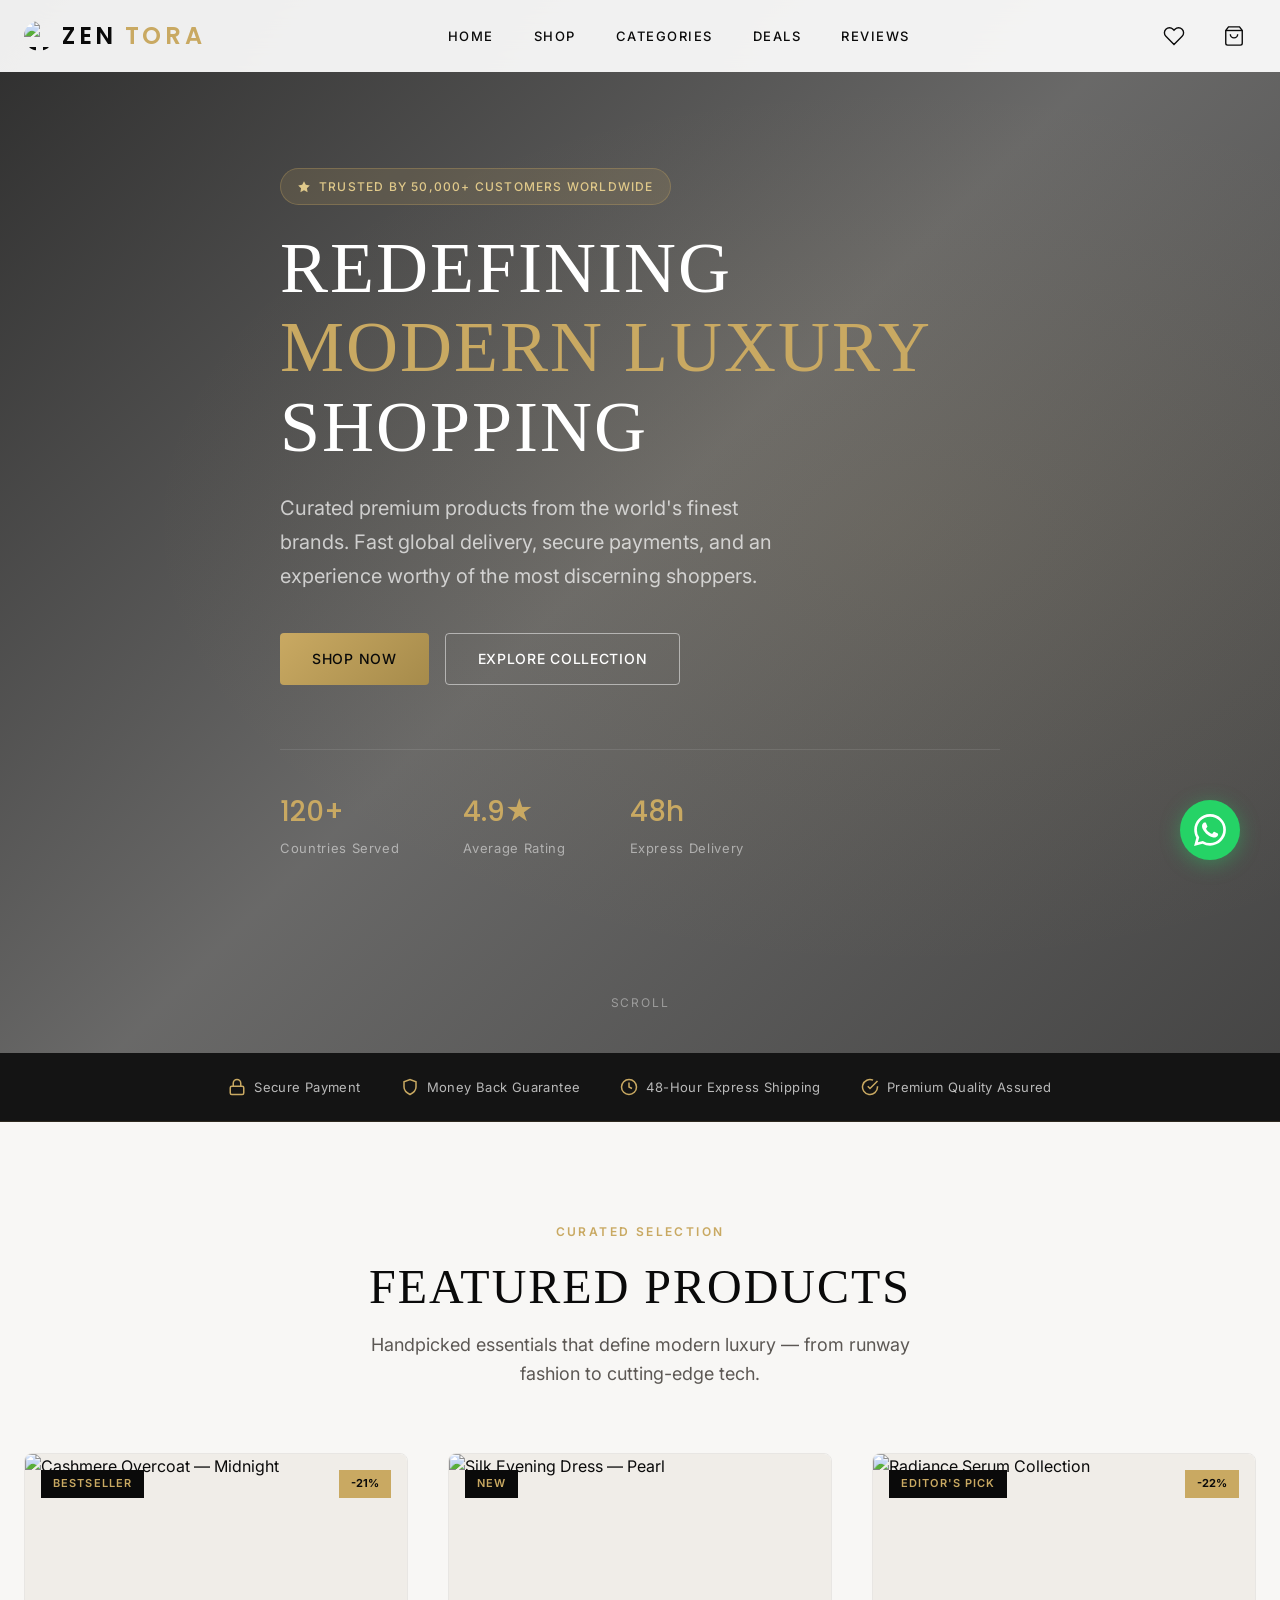
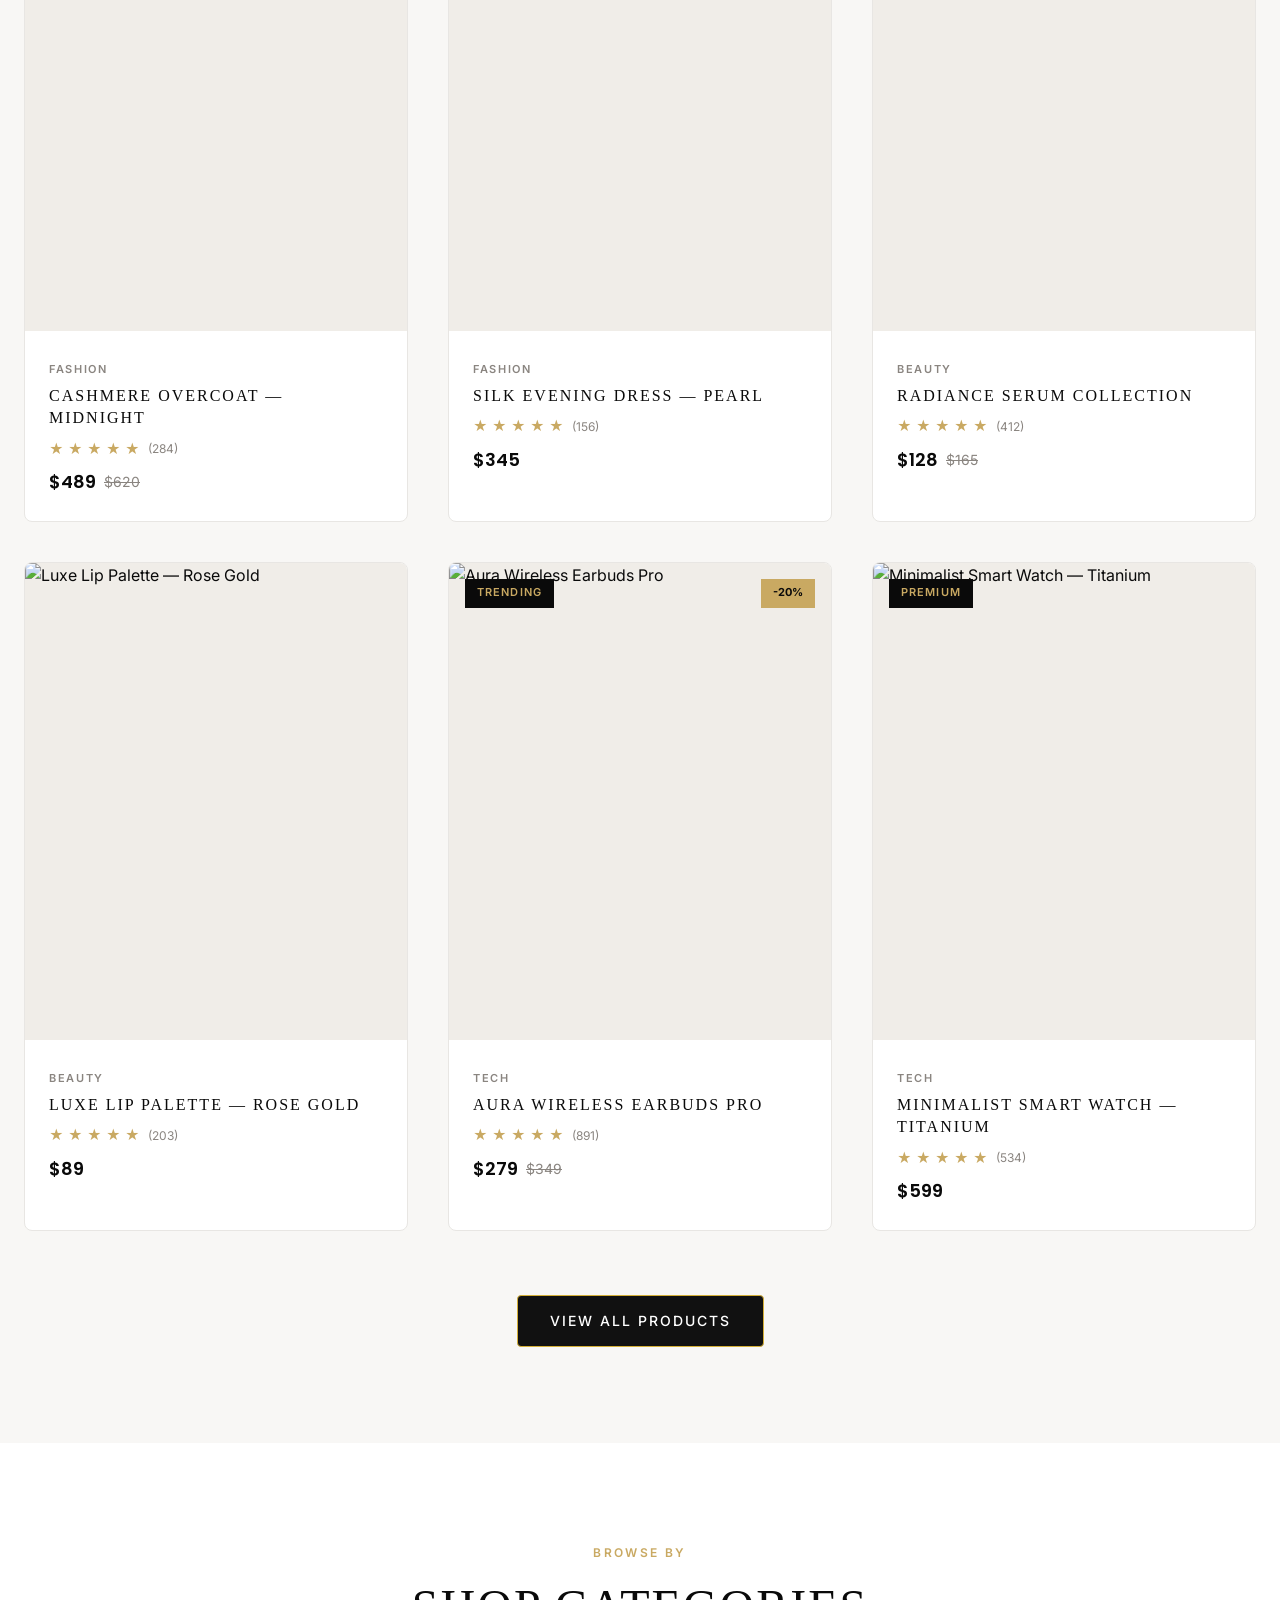
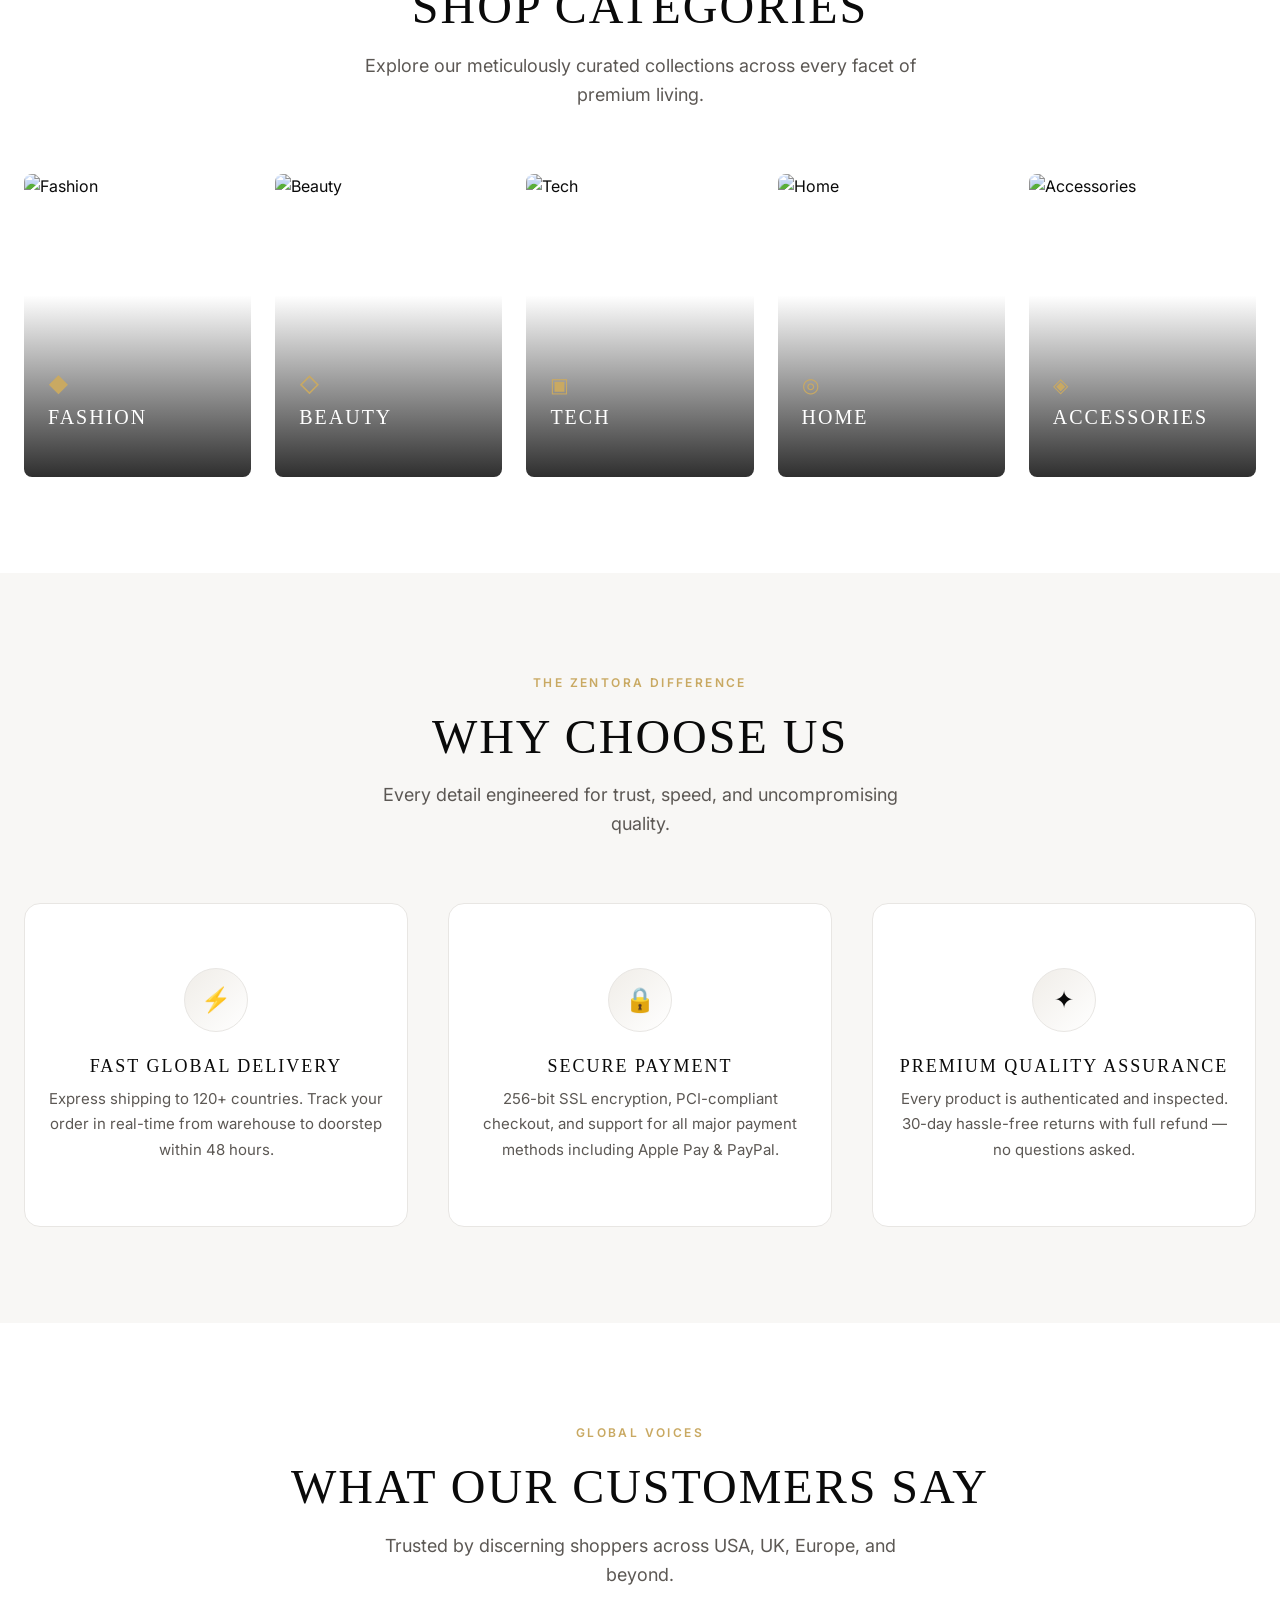
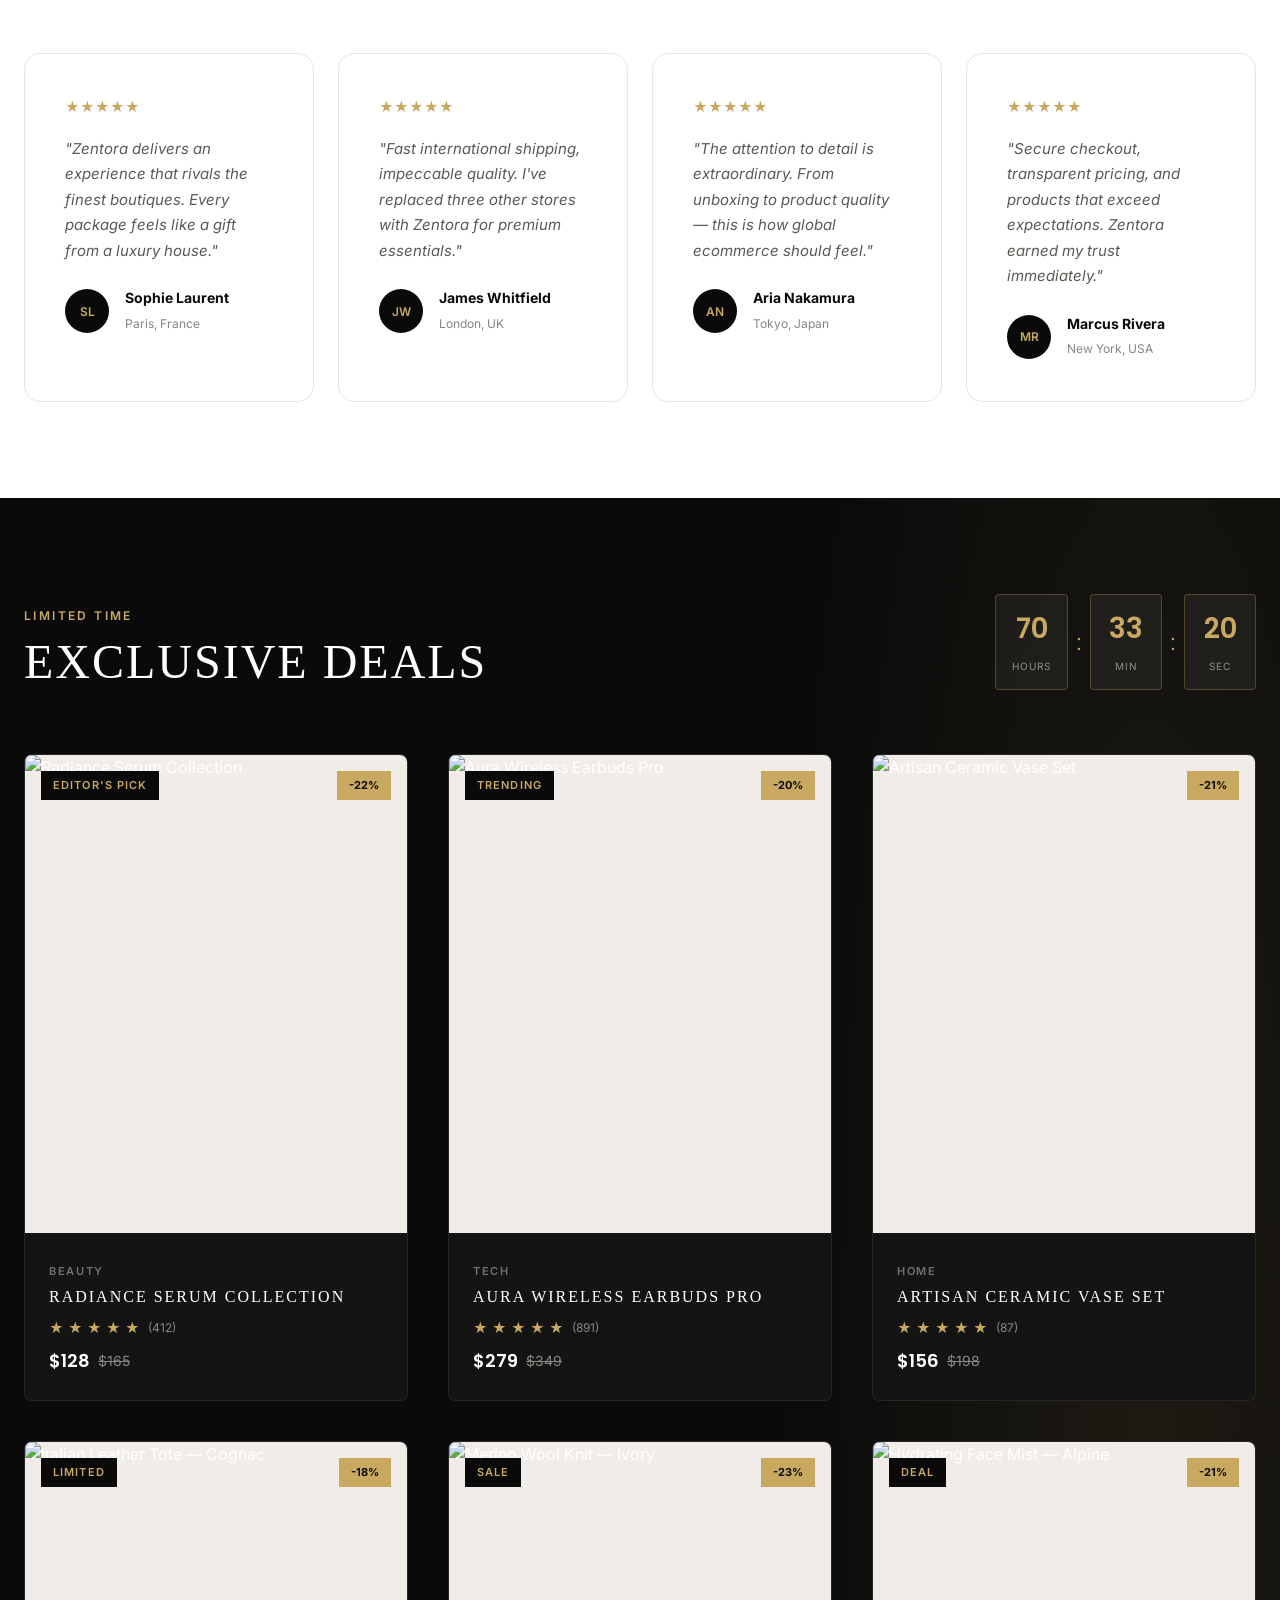
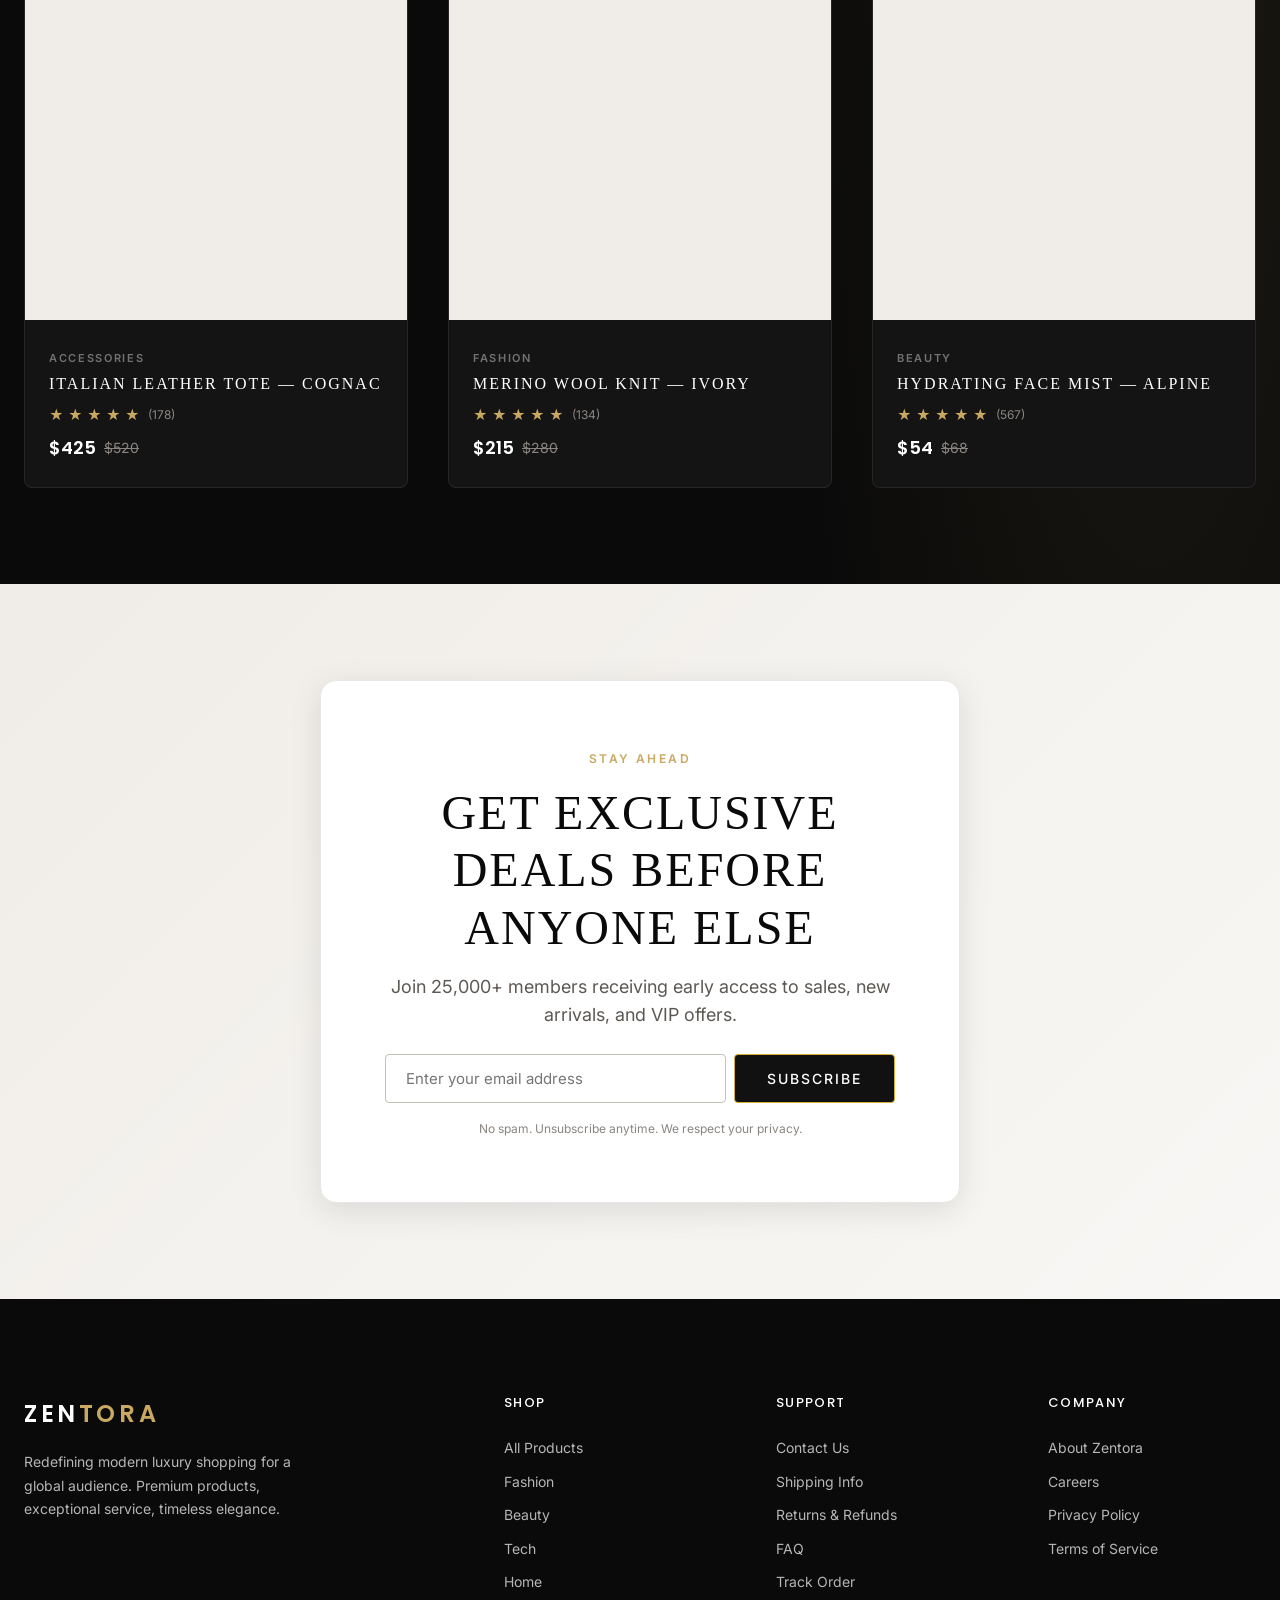
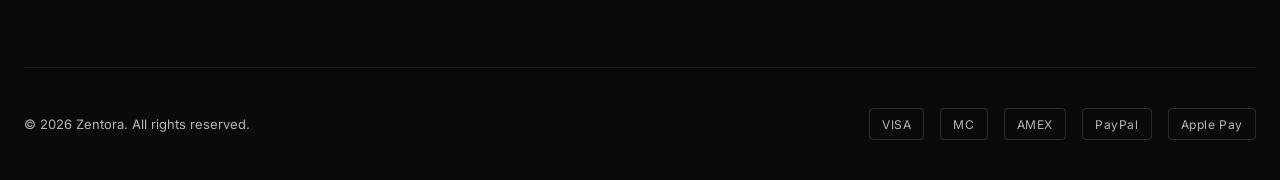
==== commit 108b1301: "Fixed header logo path" ====
--- a/index.html
+++ b/index.html
@@ -17,7 +17,7 @@
   <link rel="stylesheet" href="css/styles.css" />
   <script type="application/ld+json">
     <link href="https://fonts.googleapis.com/css2?family=Playfair+Display:ital,wght@0,400..900;1,400..900&display=swap" rel="stylesheet">
-  <link rel="icon" type="image/png" href="favicon.png">
+  <img src="favicon.png.png" alt="Zentora Logo">
   {
     "@context": "https://schema.org",
     "@type": "Store",
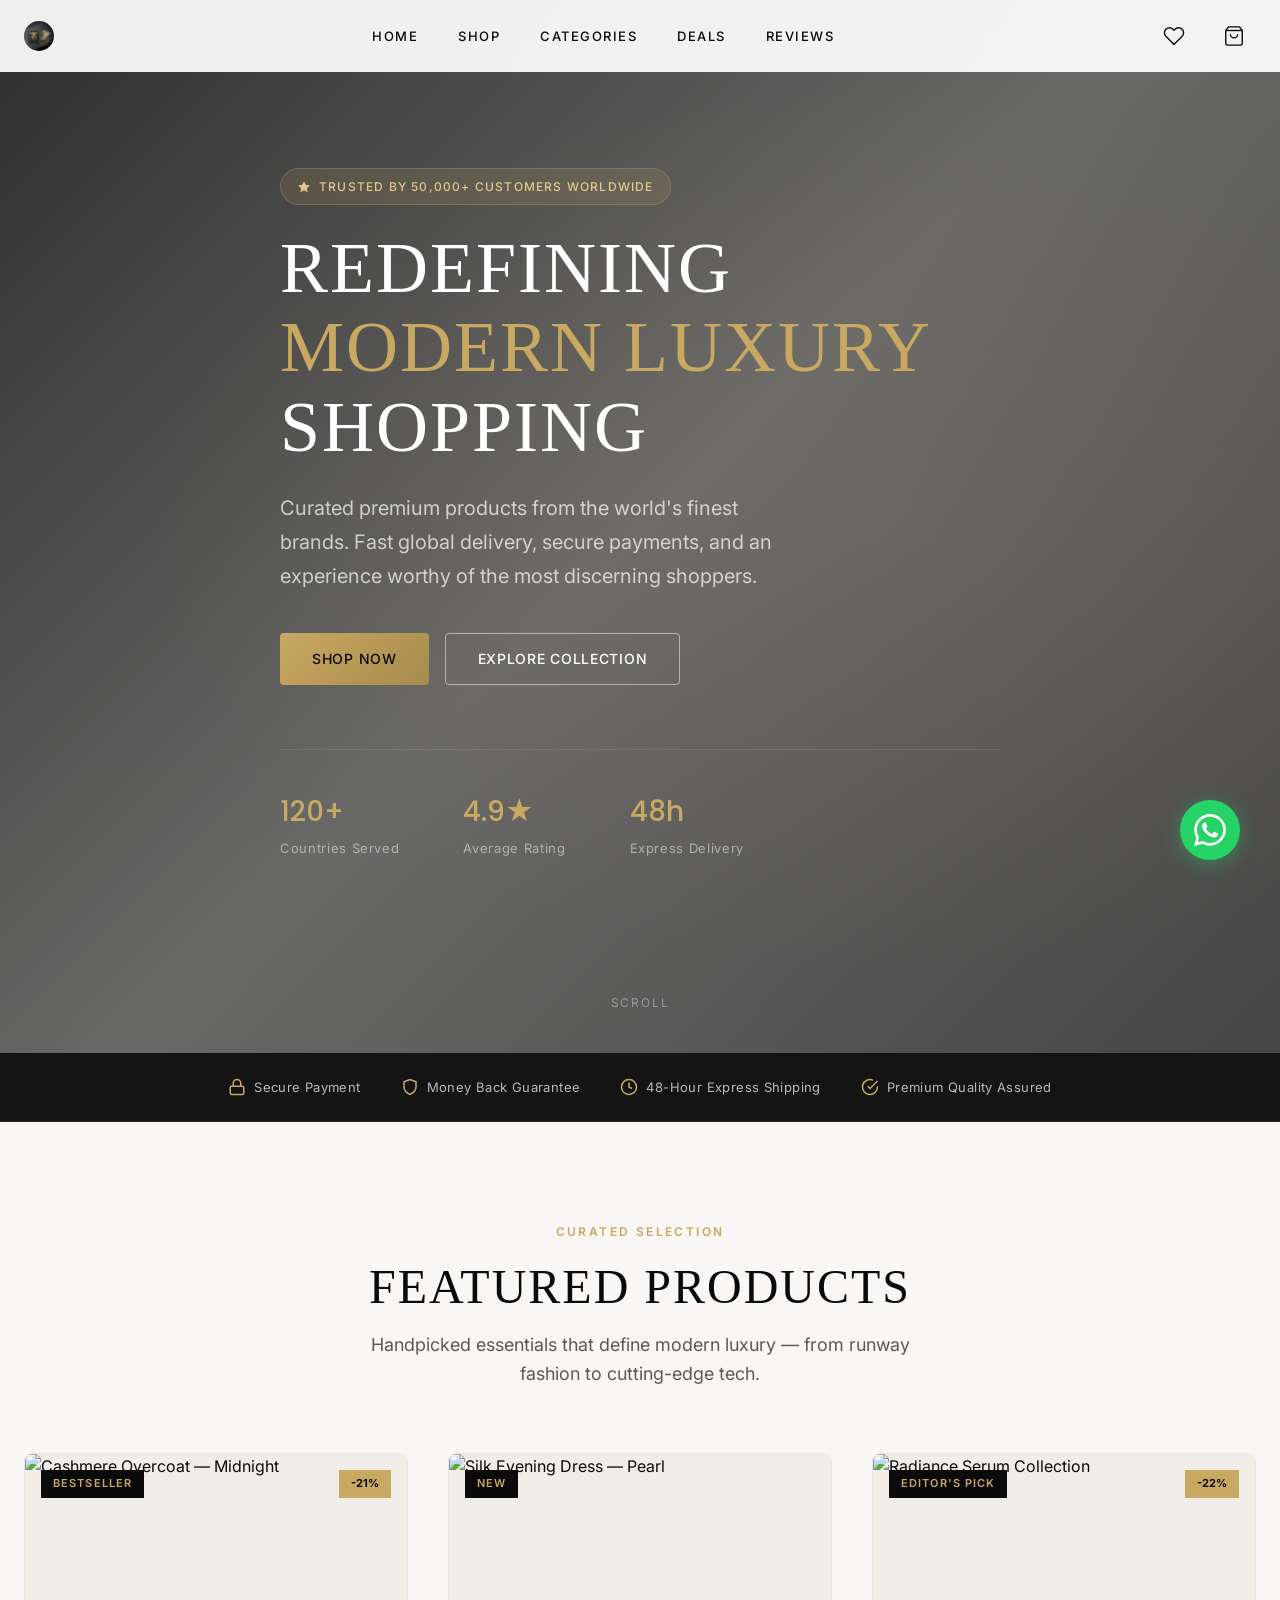
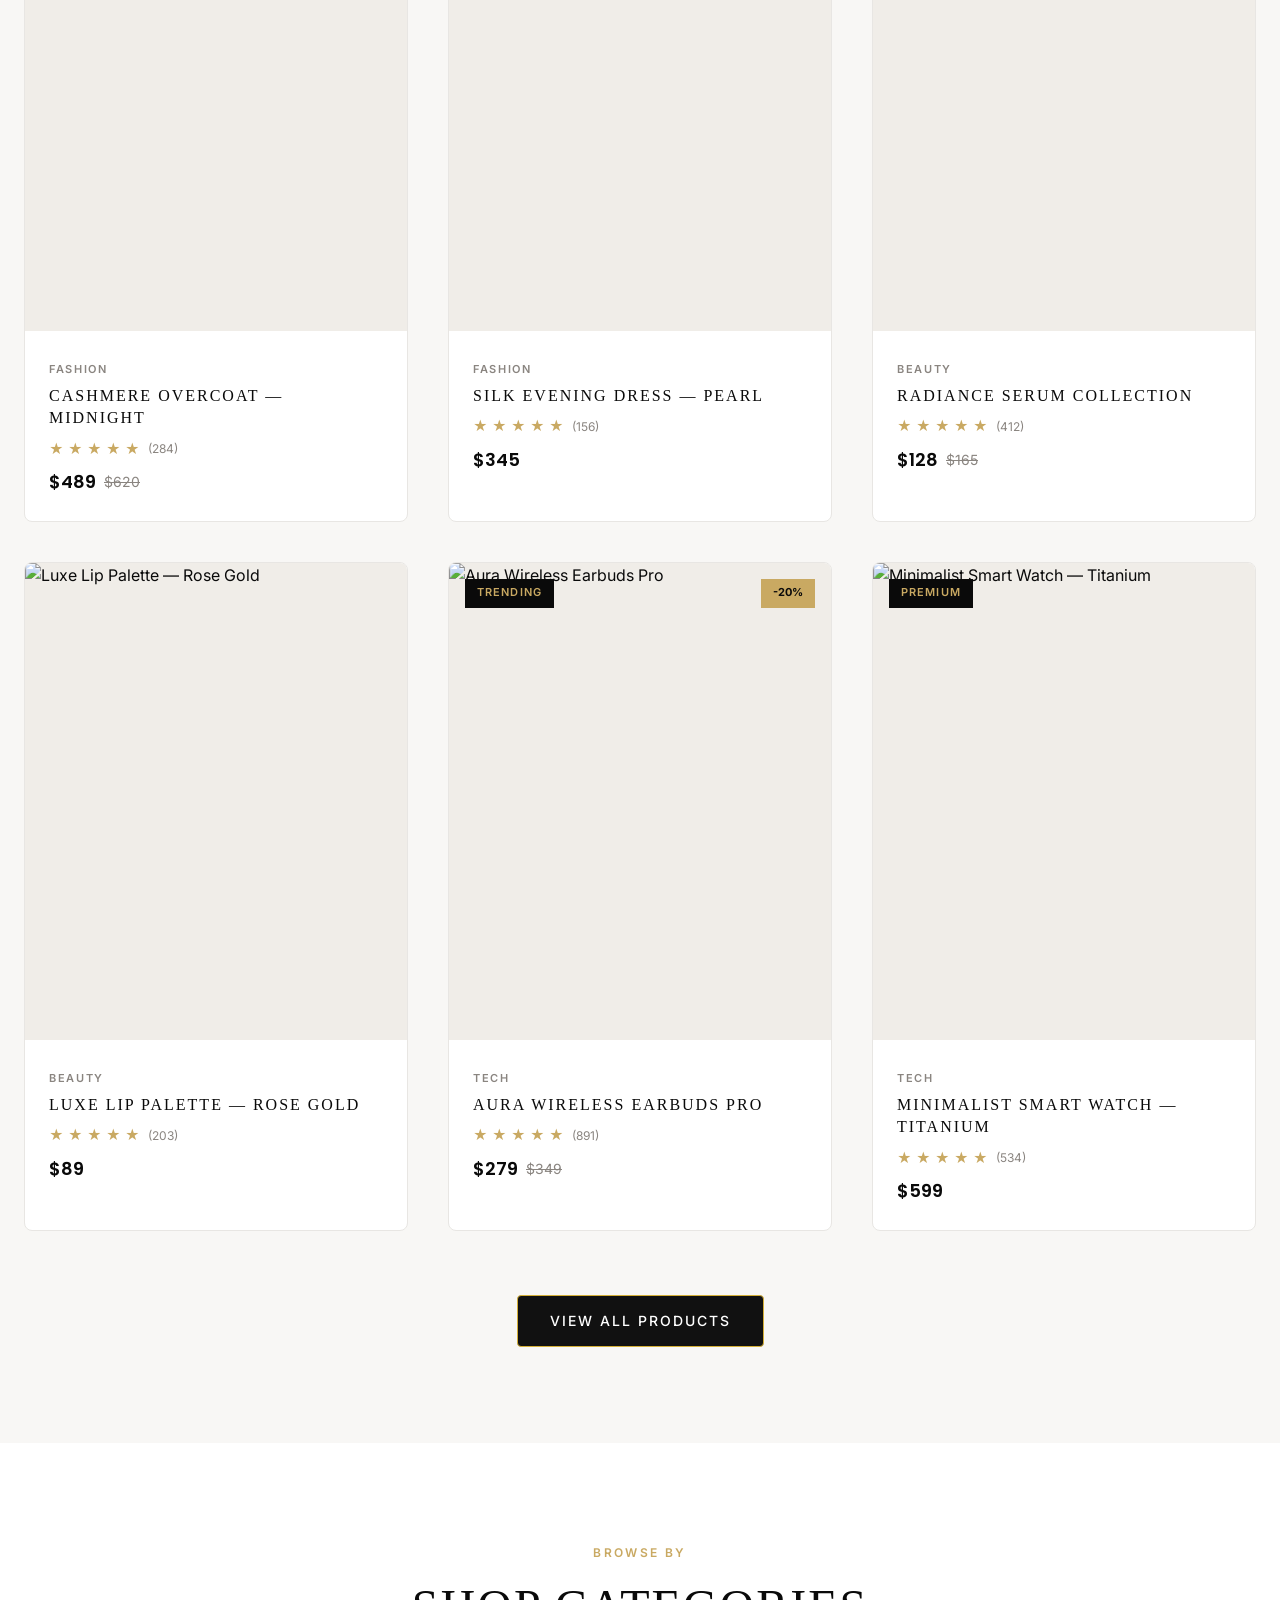
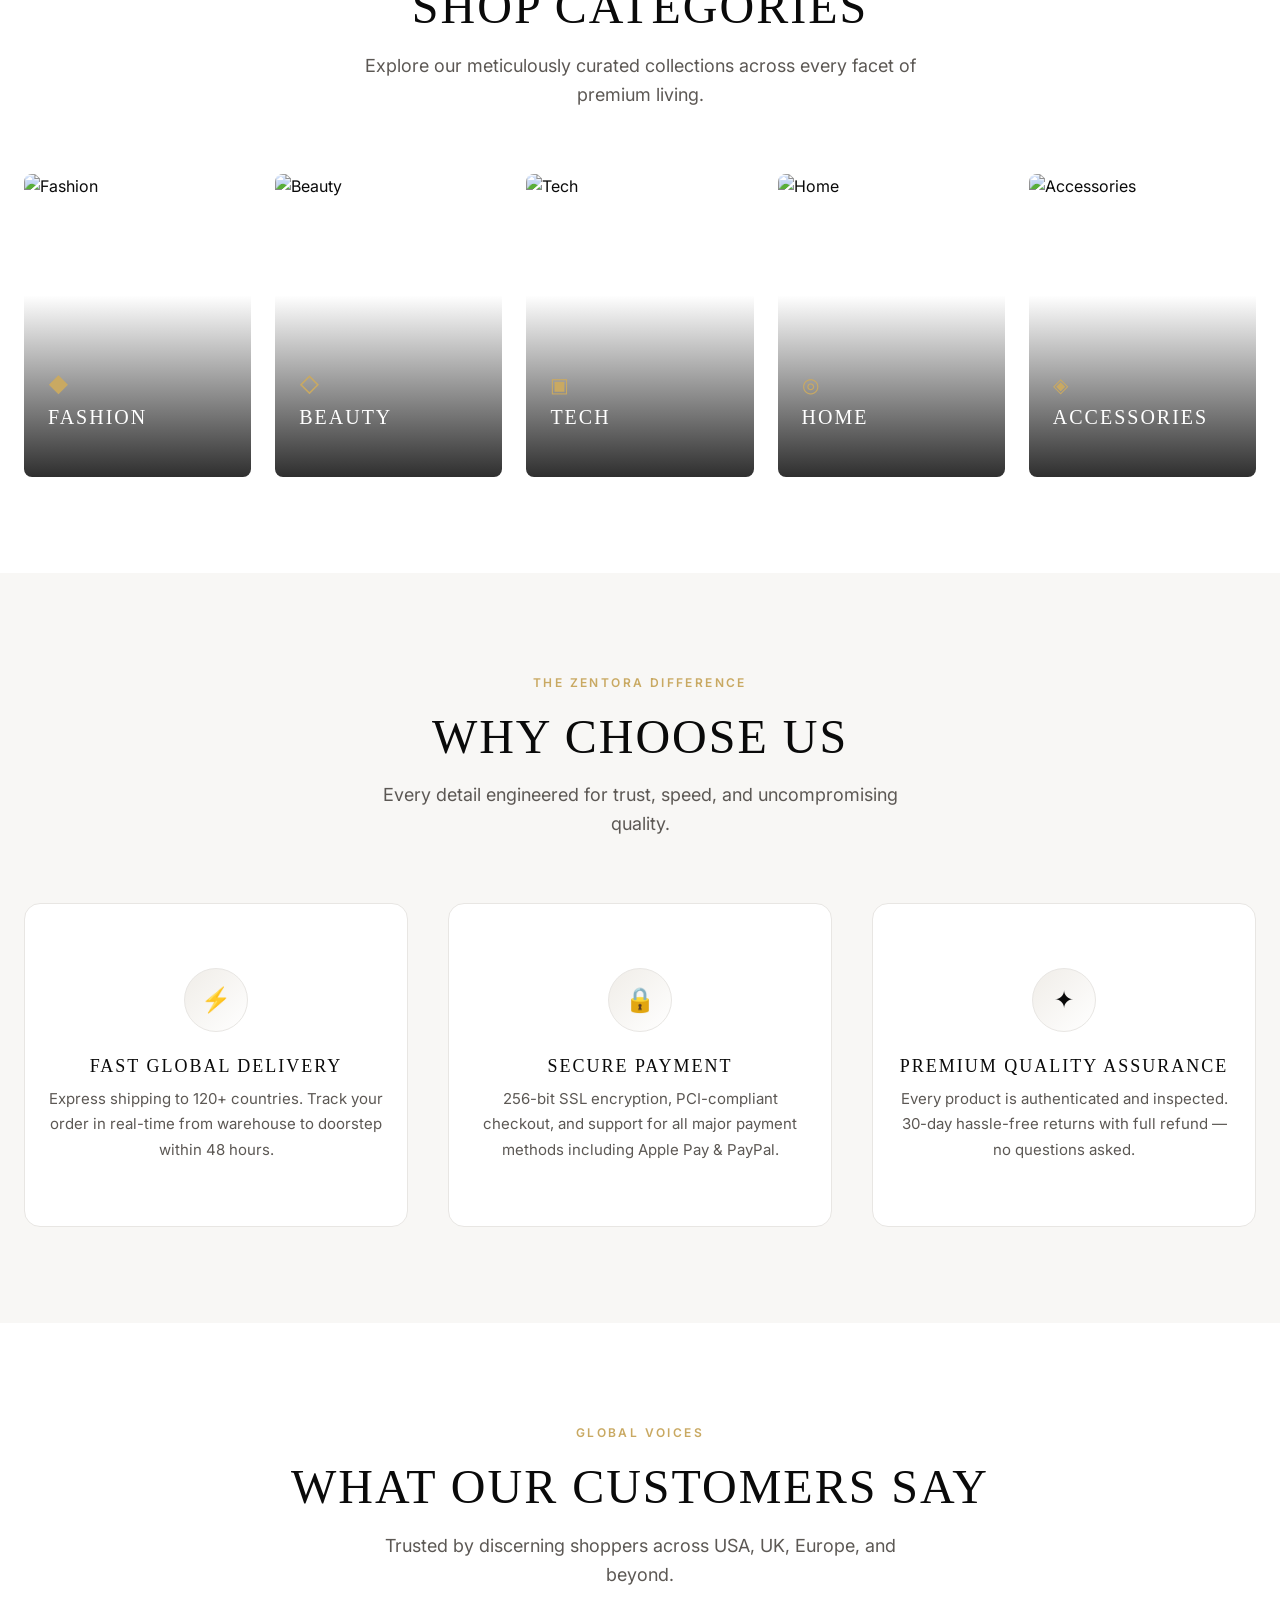
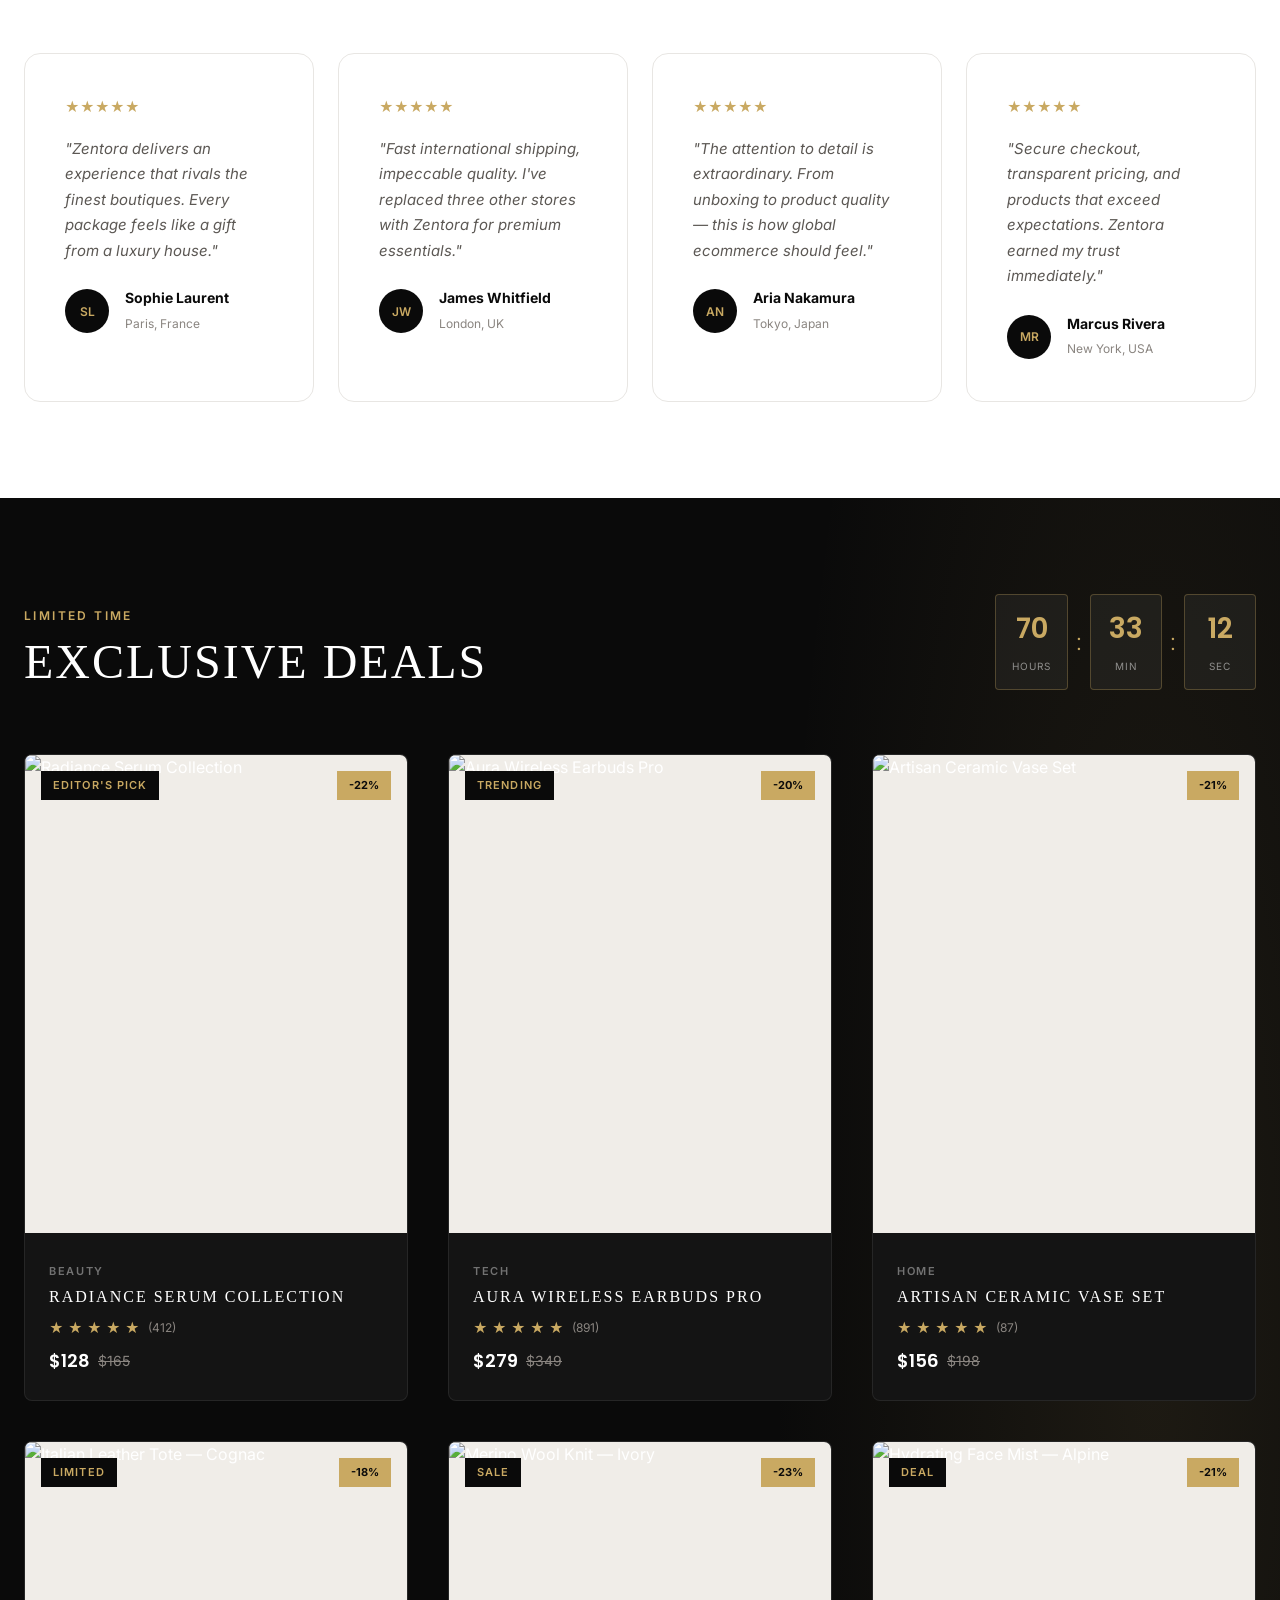
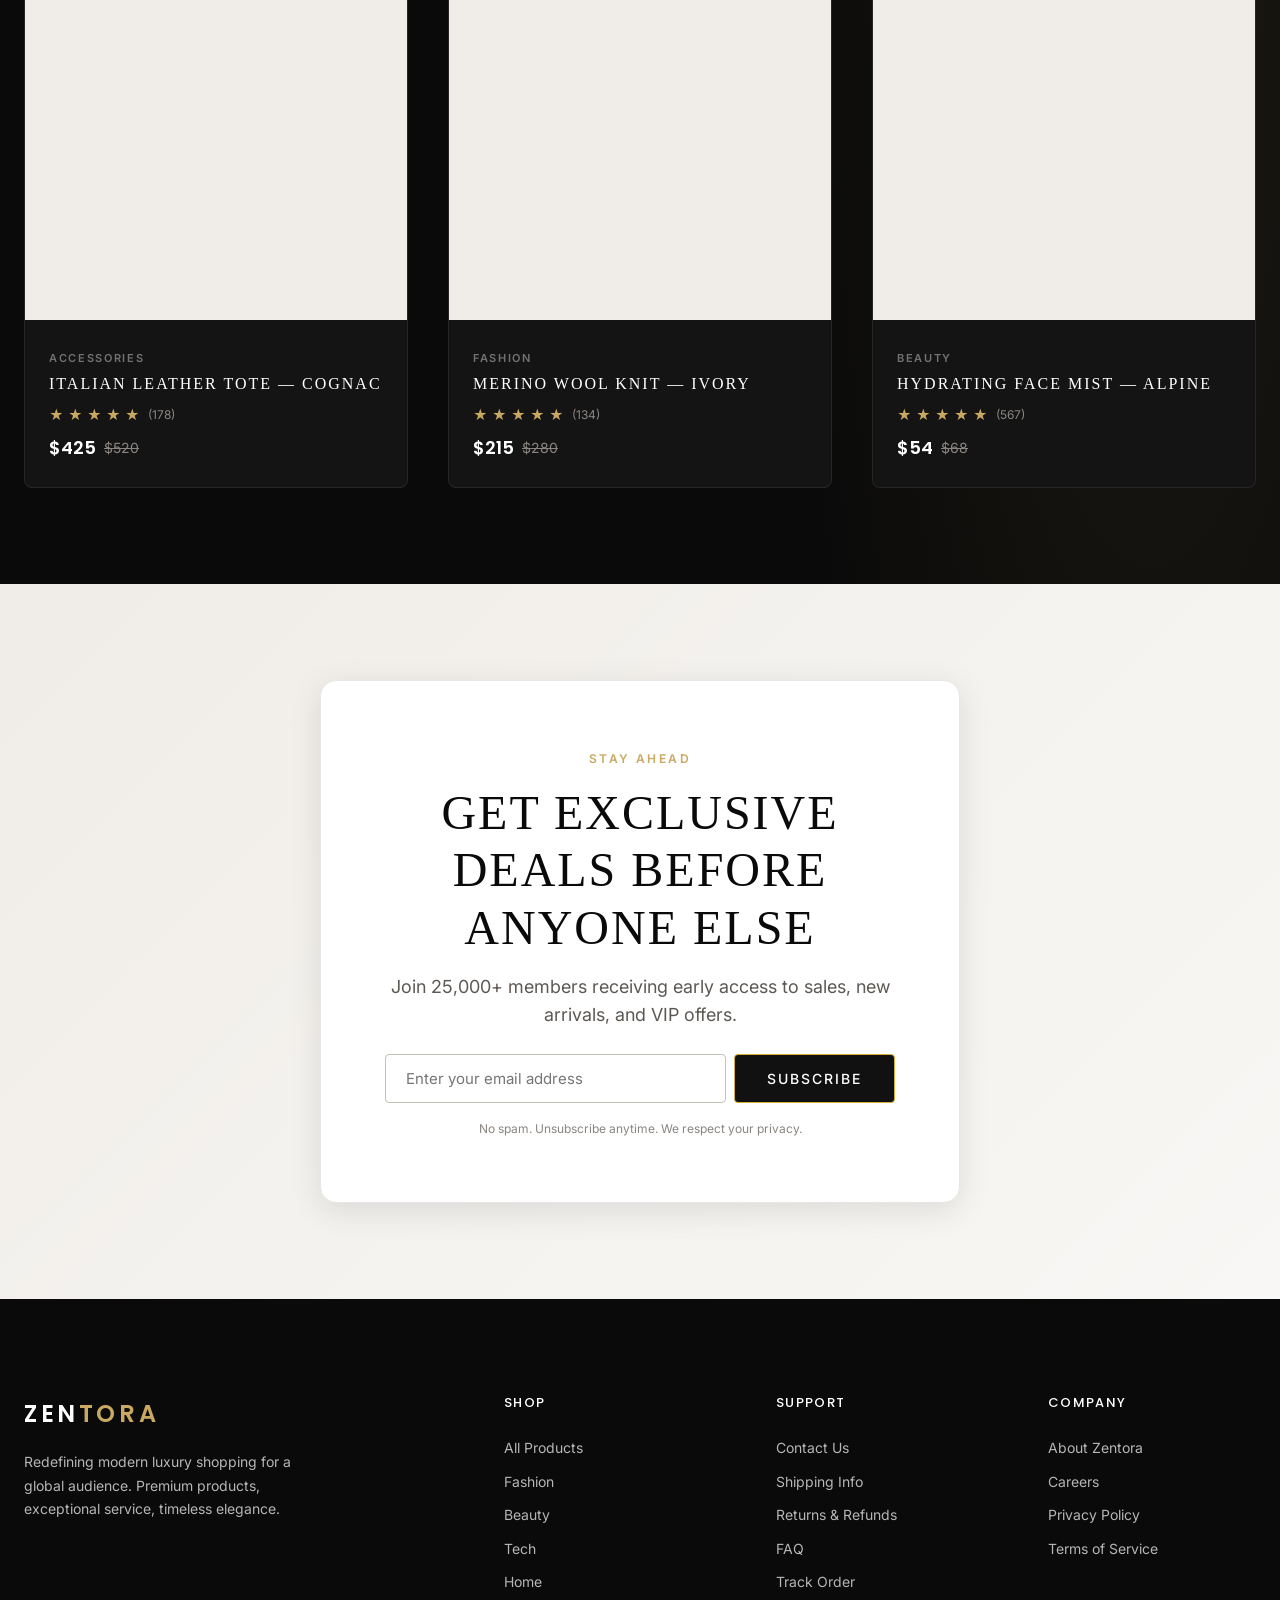
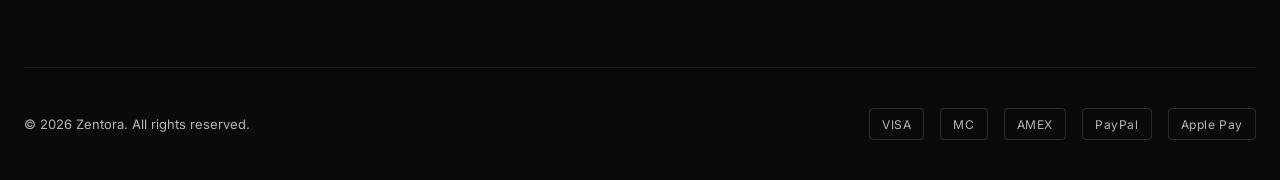
==== commit ec671e3b: "Fixed logo filename in html" ====
--- a/index.html
+++ b/index.html
@@ -35,8 +35,7 @@
   <header class="header">
     <div class="container header-inner">
       <a href="index.html" class="logo" style="display: inline-flex; align-items: center; gap: 8px;">
-    <img src="favicon.png" alt="Zentora Logo" style="width: 30px; height: 30px; border-radius: 50%; object-fit: contain;">
-    Zen<span>tora</span>
+    <img src="favicon.png.png" alt="Zentora Logo" style="width: 30px; height: 30px; border-radius: 50%; object-fit: contain;">
 </a>
       <nav class="nav-menu" aria-label="Main navigation">
         <a href="index.html">Home</a>
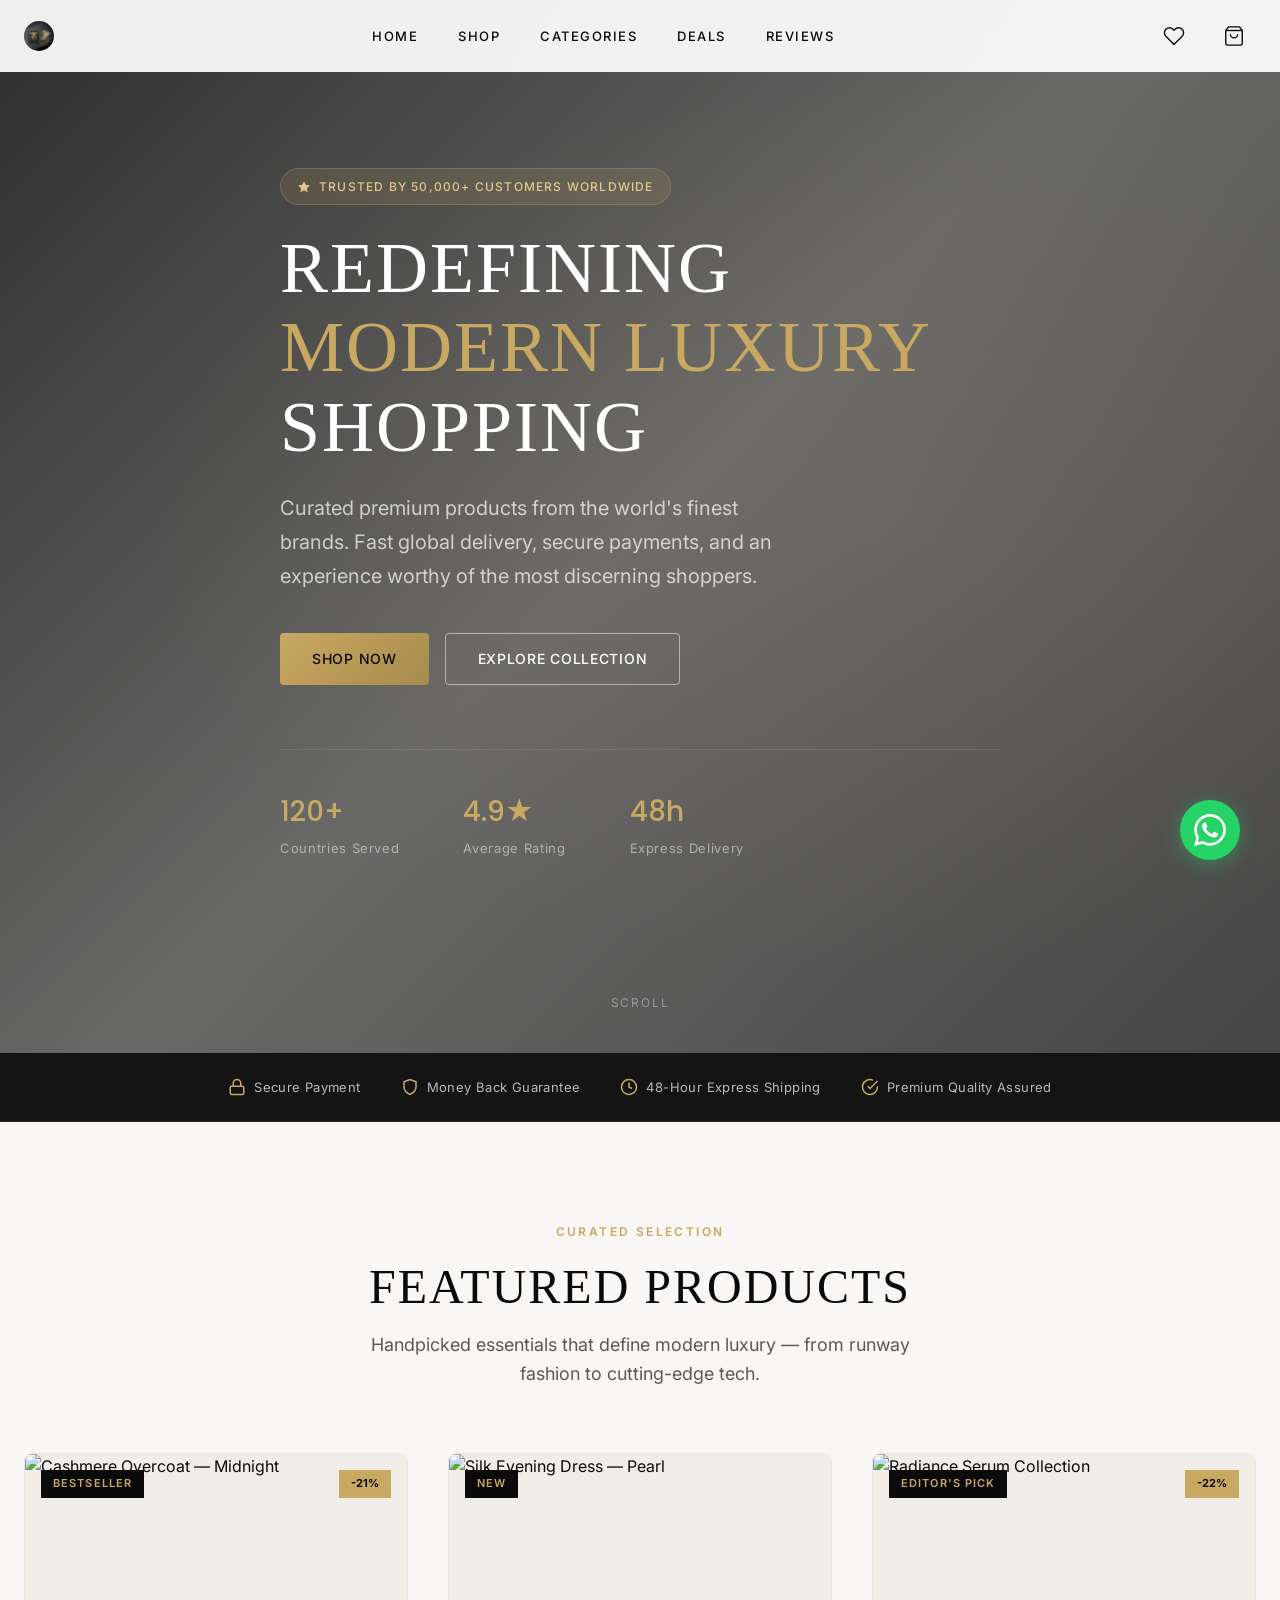
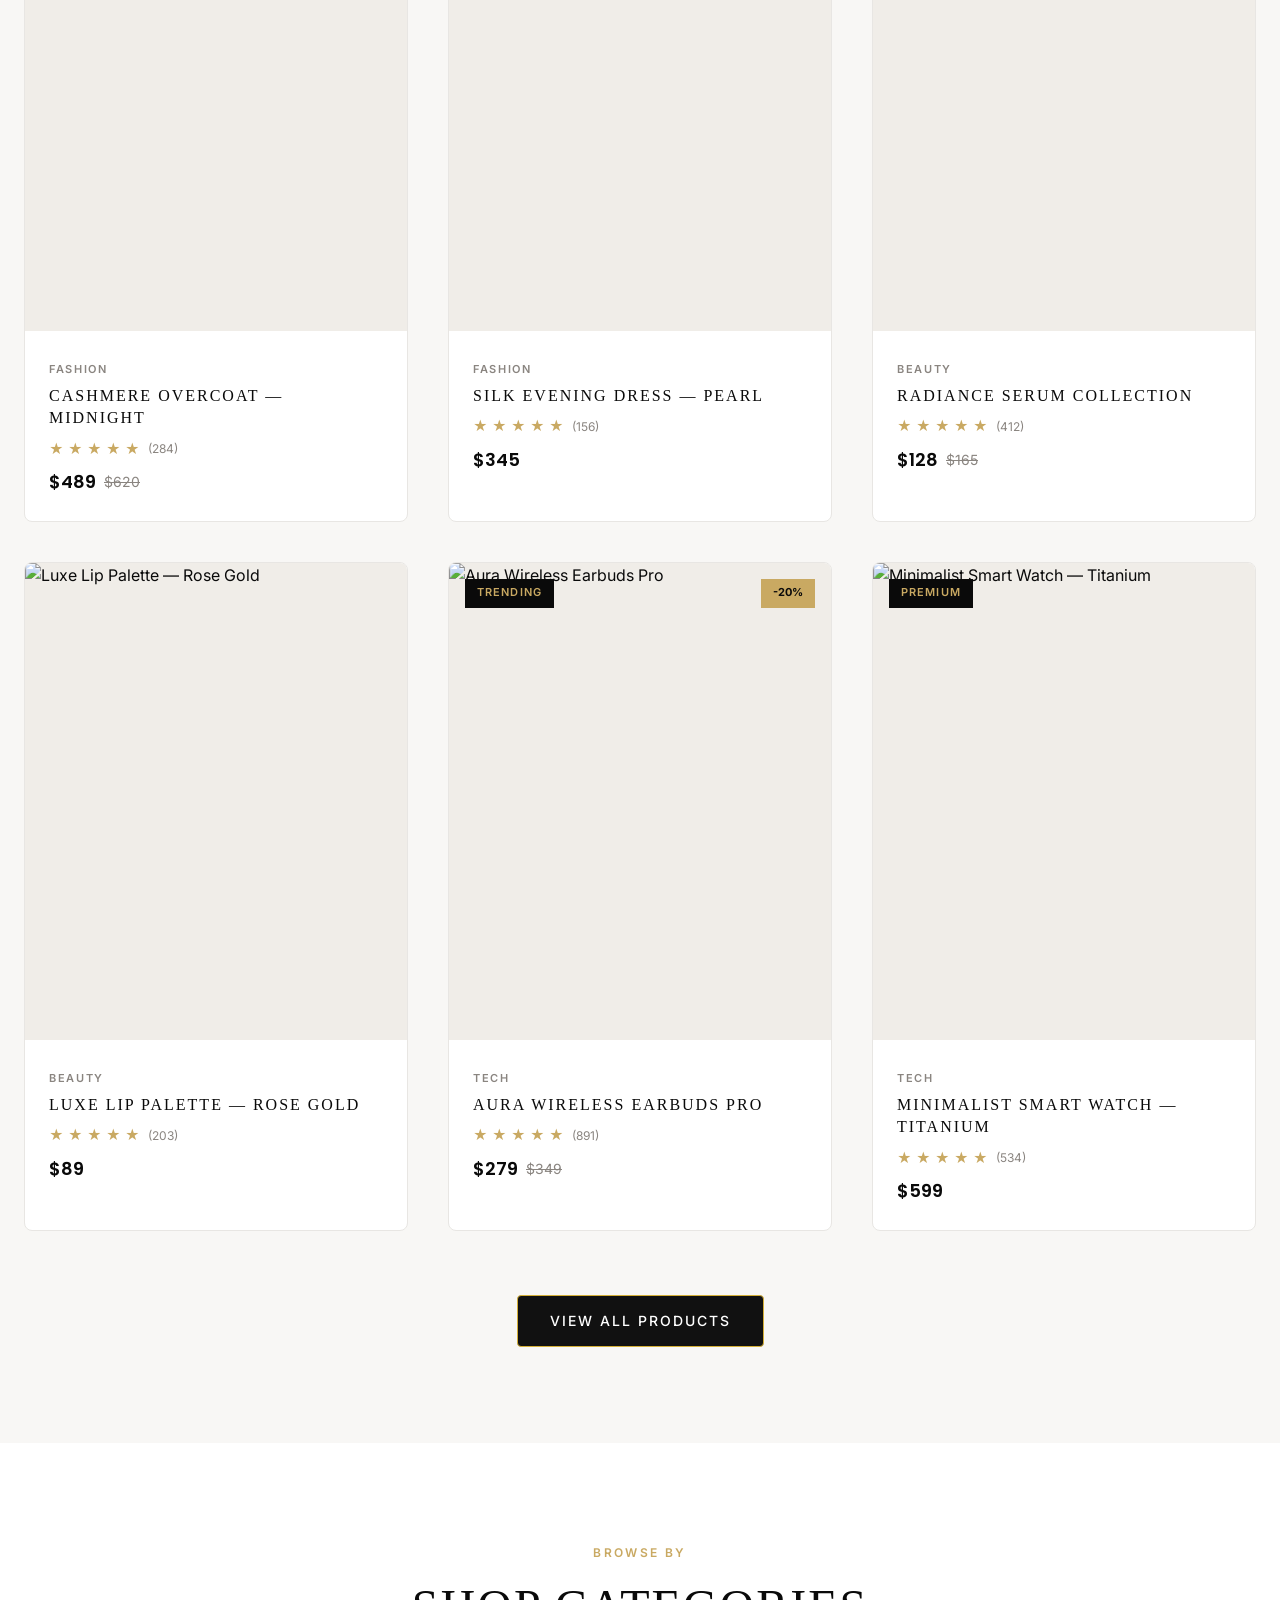
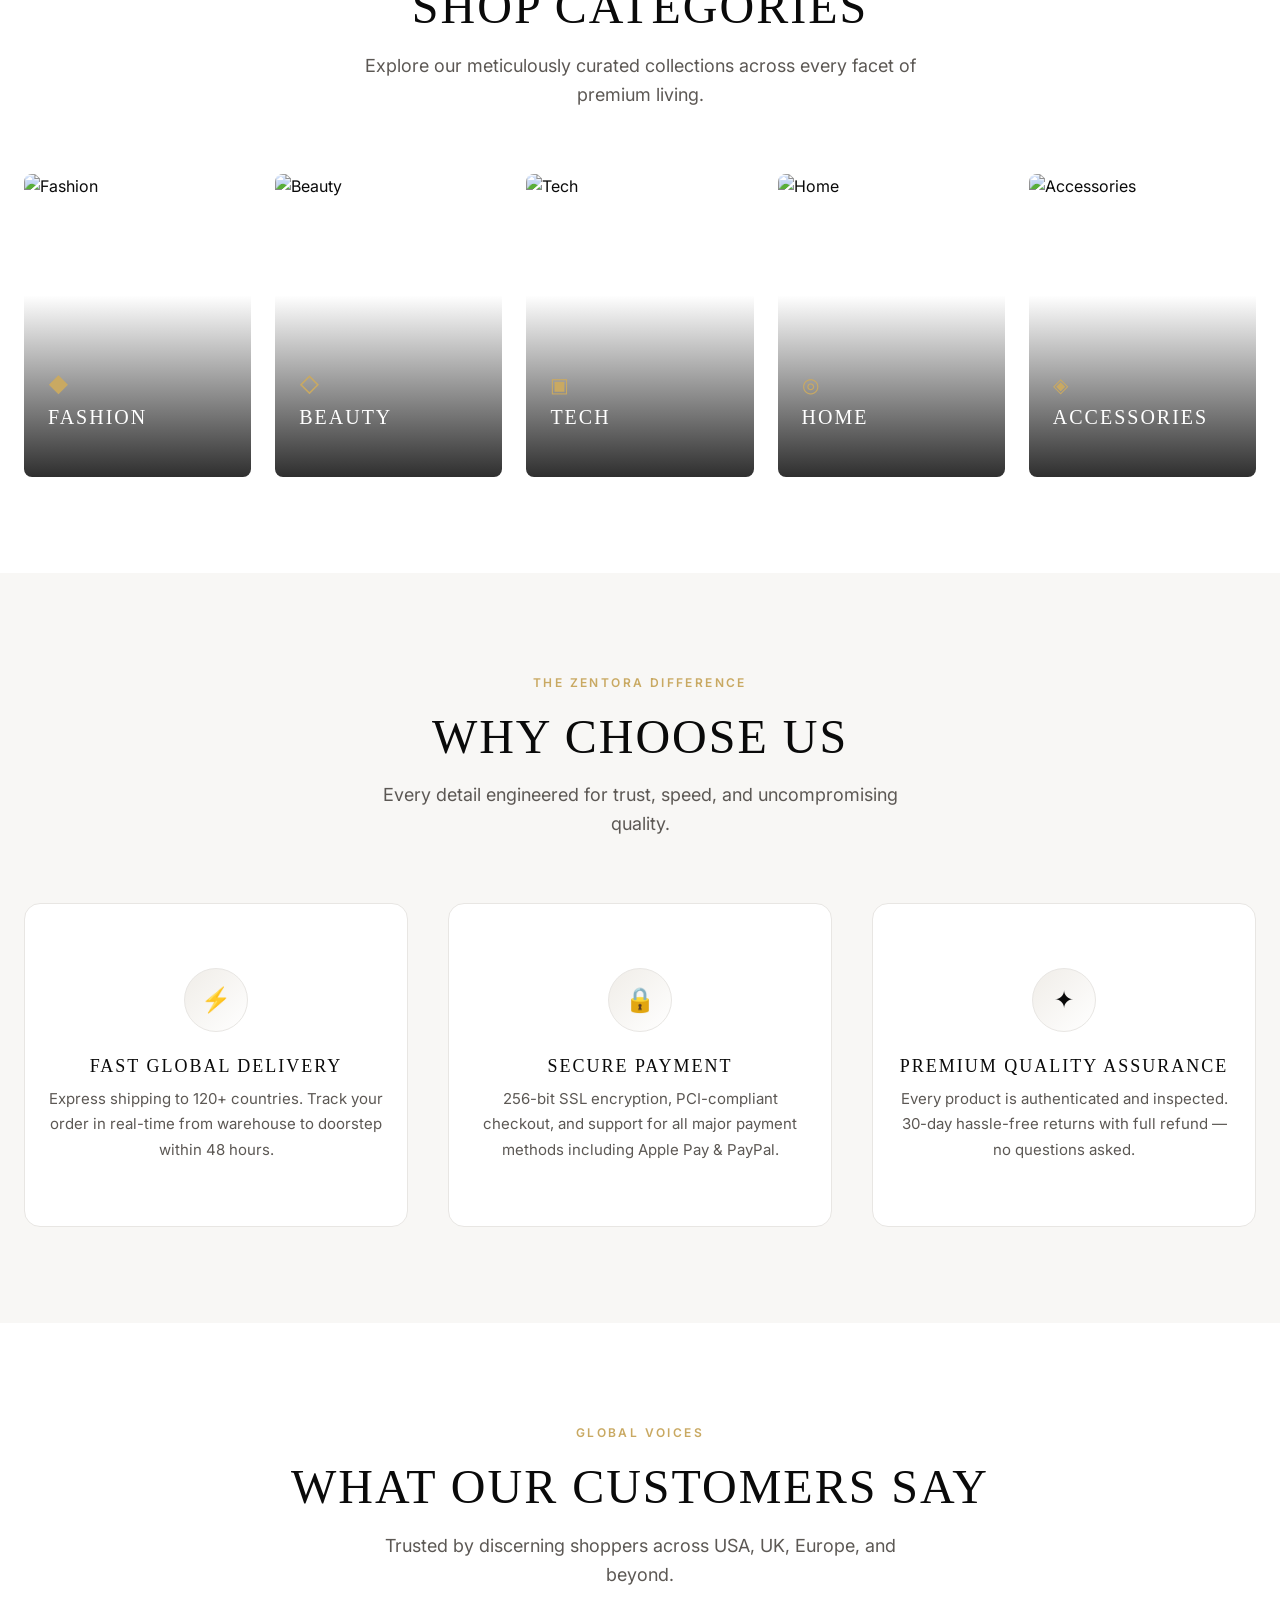
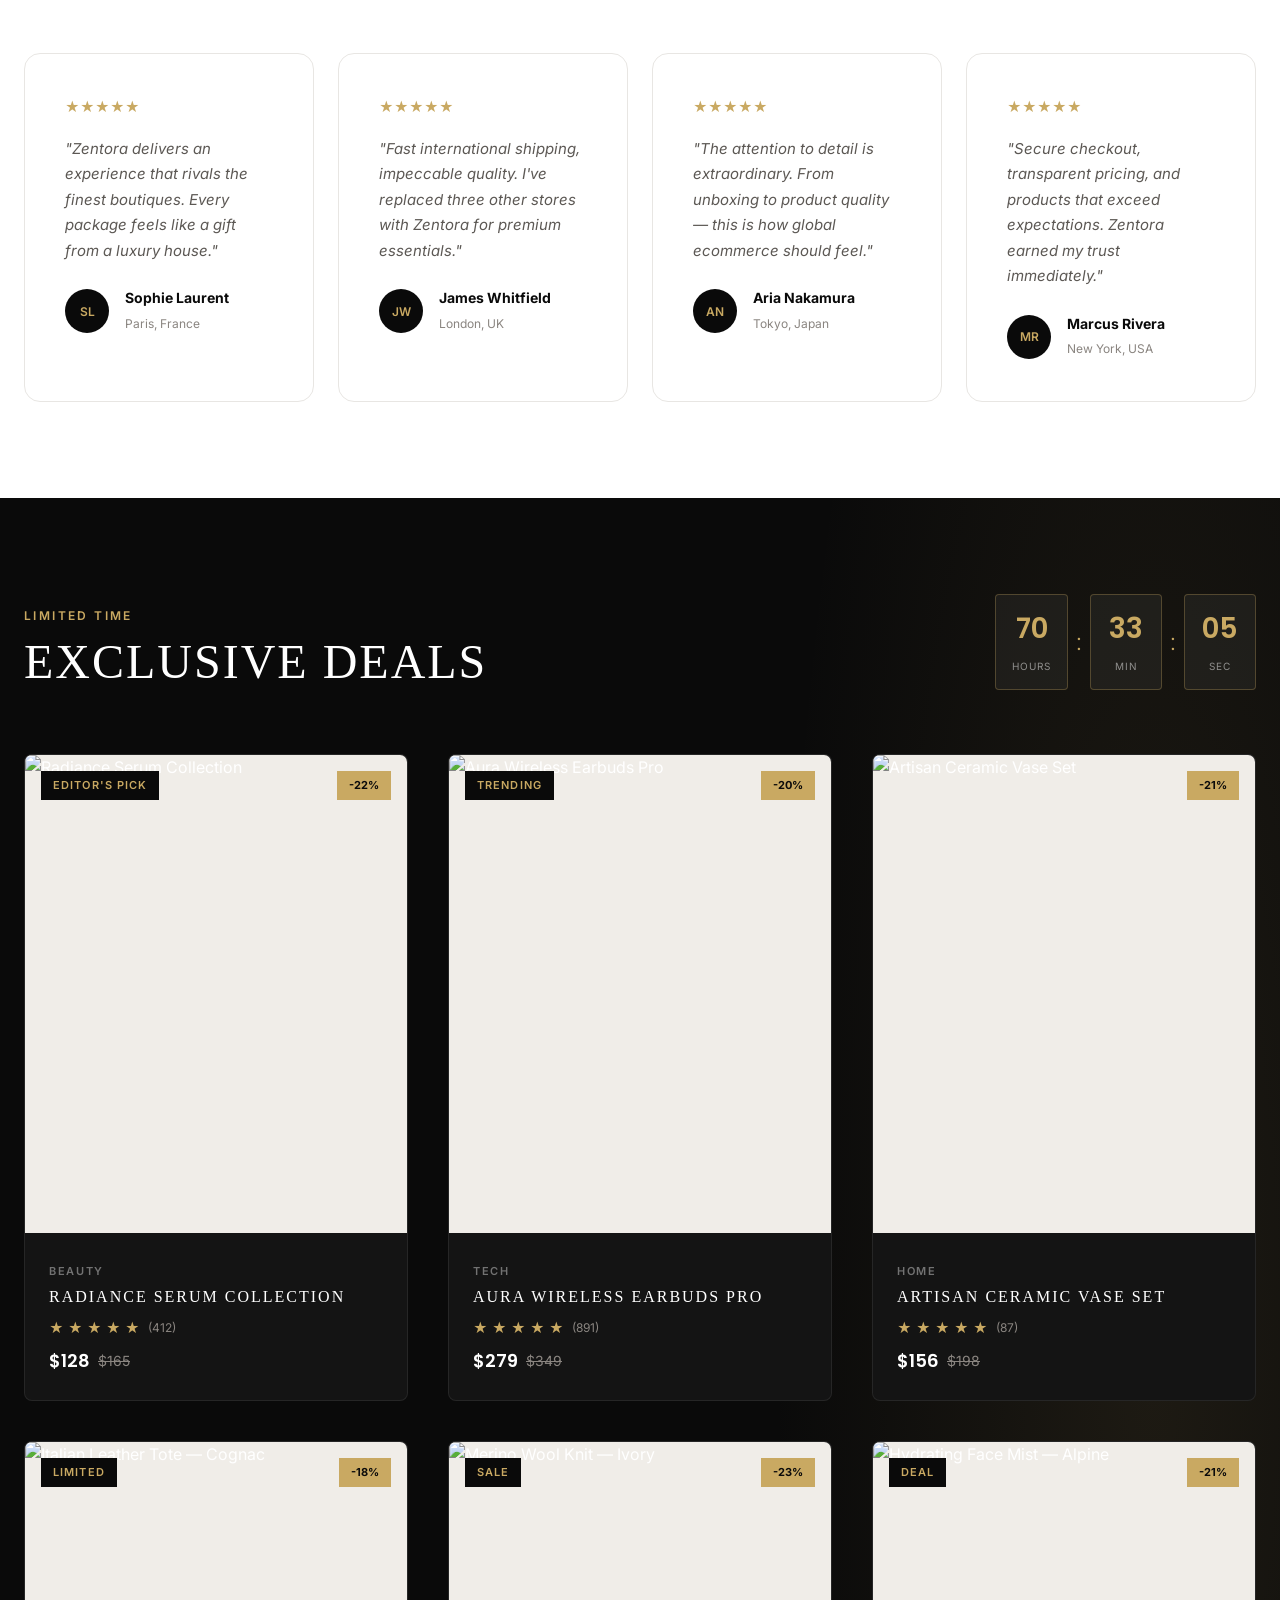
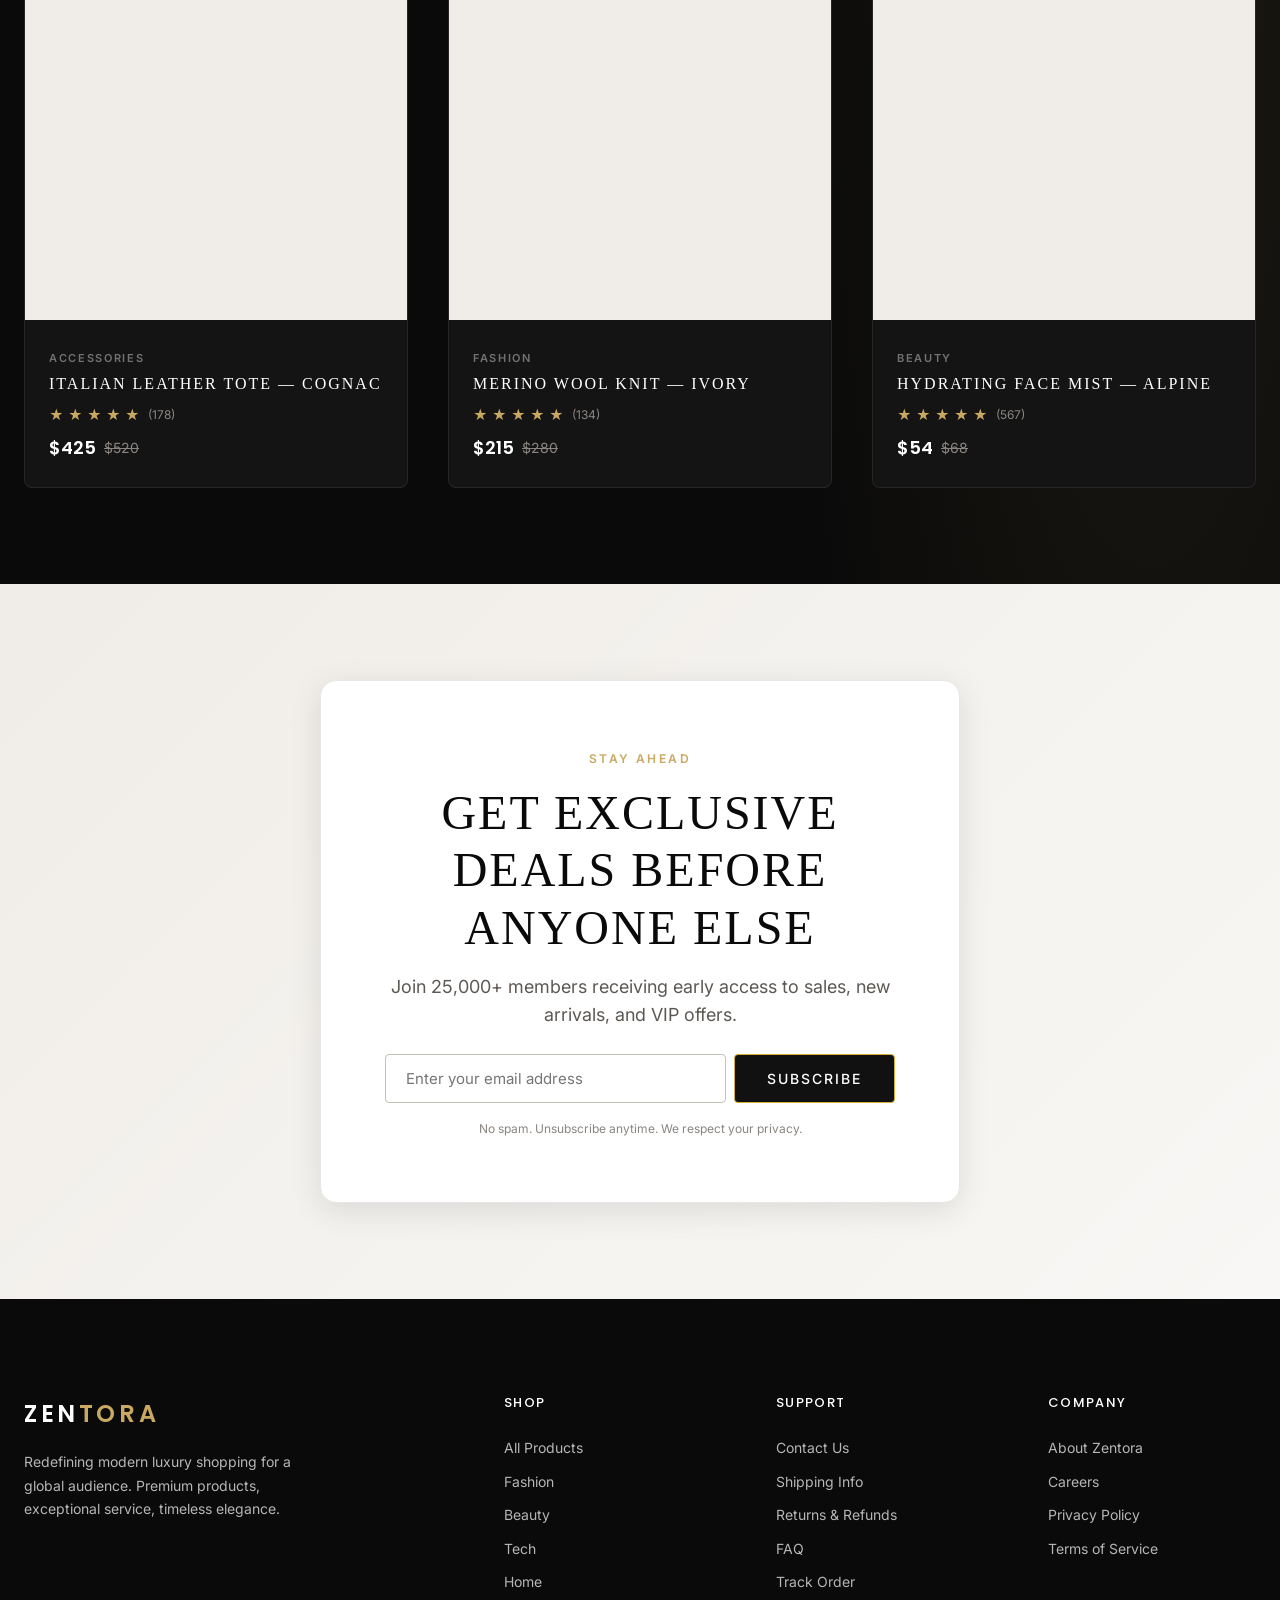
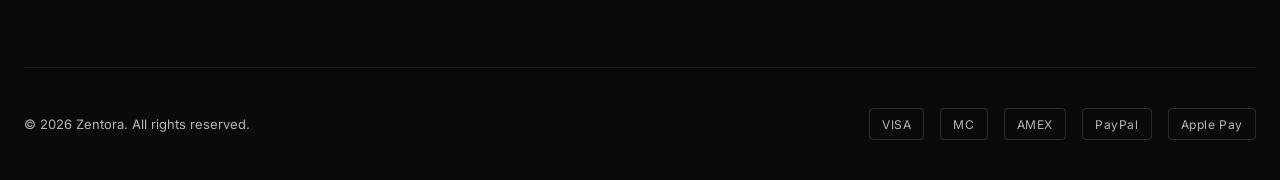
==== commit 1cc07291: "Fixed logo path and updated whatsapp number" ====
--- a/index.html
+++ b/index.html
@@ -285,7 +285,7 @@
   </div>
 
   <!-- WhatsApp -->
-  <a href="https://wa.me/1234567890?text=Hi%20Zentora%2C%20I%20need%20help%20with%20my%20order" class="whatsapp-float" target="_blank" rel="noopener noreferrer" aria-label="Chat on WhatsApp">
+  <a href="https://wa.me/923352754141?text=Hi%20Zentora%2C%20I%20need%20help%20with%20my%20order" class="whatsapp-float" target="_blank" rel="noopener noreferrer" aria-label="Chat on WhatsApp">
     <span class="whatsapp-tooltip">Chat with us</span>
     <svg viewBox="0 0 24 24"><path d="M17.472 14.382c-.297-.149-1.758-.867-2.03-.967-.273-.099-.471-.148-.67.15-.197.297-.767.966-.94 1.164-.173.199-.347.223-.644.075-.297-.15-1.255-.463-2.39-1.475-.883-.788-1.48-1.761-1.653-2.059-.173-.297-.018-.458.13-.606.134-.133.298-.347.446-.52.149-.174.198-.298.298-.497.099-.198.05-.371-.025-.52-.075-.149-.669-1.612-.916-2.207-.242-.579-.487-.5-.669-.51-.173-.008-.371-.01-.57-.01-.198 0-.52.074-.792.372-.272.297-1.04 1.016-1.04 2.479 0 1.462 1.065 2.875 1.213 3.074.149.198 2.096 3.2 5.077 4.487.709.306 1.262.489 1.694.625.712.227 1.36.195 1.871.118.571-.085 1.758-.719 2.006-1.413.248-.694.248-1.289.173-1.413-.074-.124-.272-.198-.57-.347m-5.421 7.403h-.004a9.87 9.87 0 01-5.031-1.378l-.361-.214-3.741.982.998-3.648-.235-.374a9.86 9.86 0 01-1.51-5.26c.001-5.45 4.436-9.884 9.888-9.884 2.64 0 5.122 1.03 6.988 2.898a9.825 9.825 0 012.893 6.994c-.003 5.45-4.435 9.884-9.885 9.884m8.413-18.297A11.815 11.815 0 0012.05 0C5.495 0 .16 5.335.157 11.892c0 2.096.547 4.142 1.588 5.945L.057 24l6.305-1.654a11.882 11.882 0 005.683 1.448h.005c6.554 0 11.89-5.335 11.893-11.893a11.821 11.821 0 00-3.48-8.413z"/></svg>
   </a>
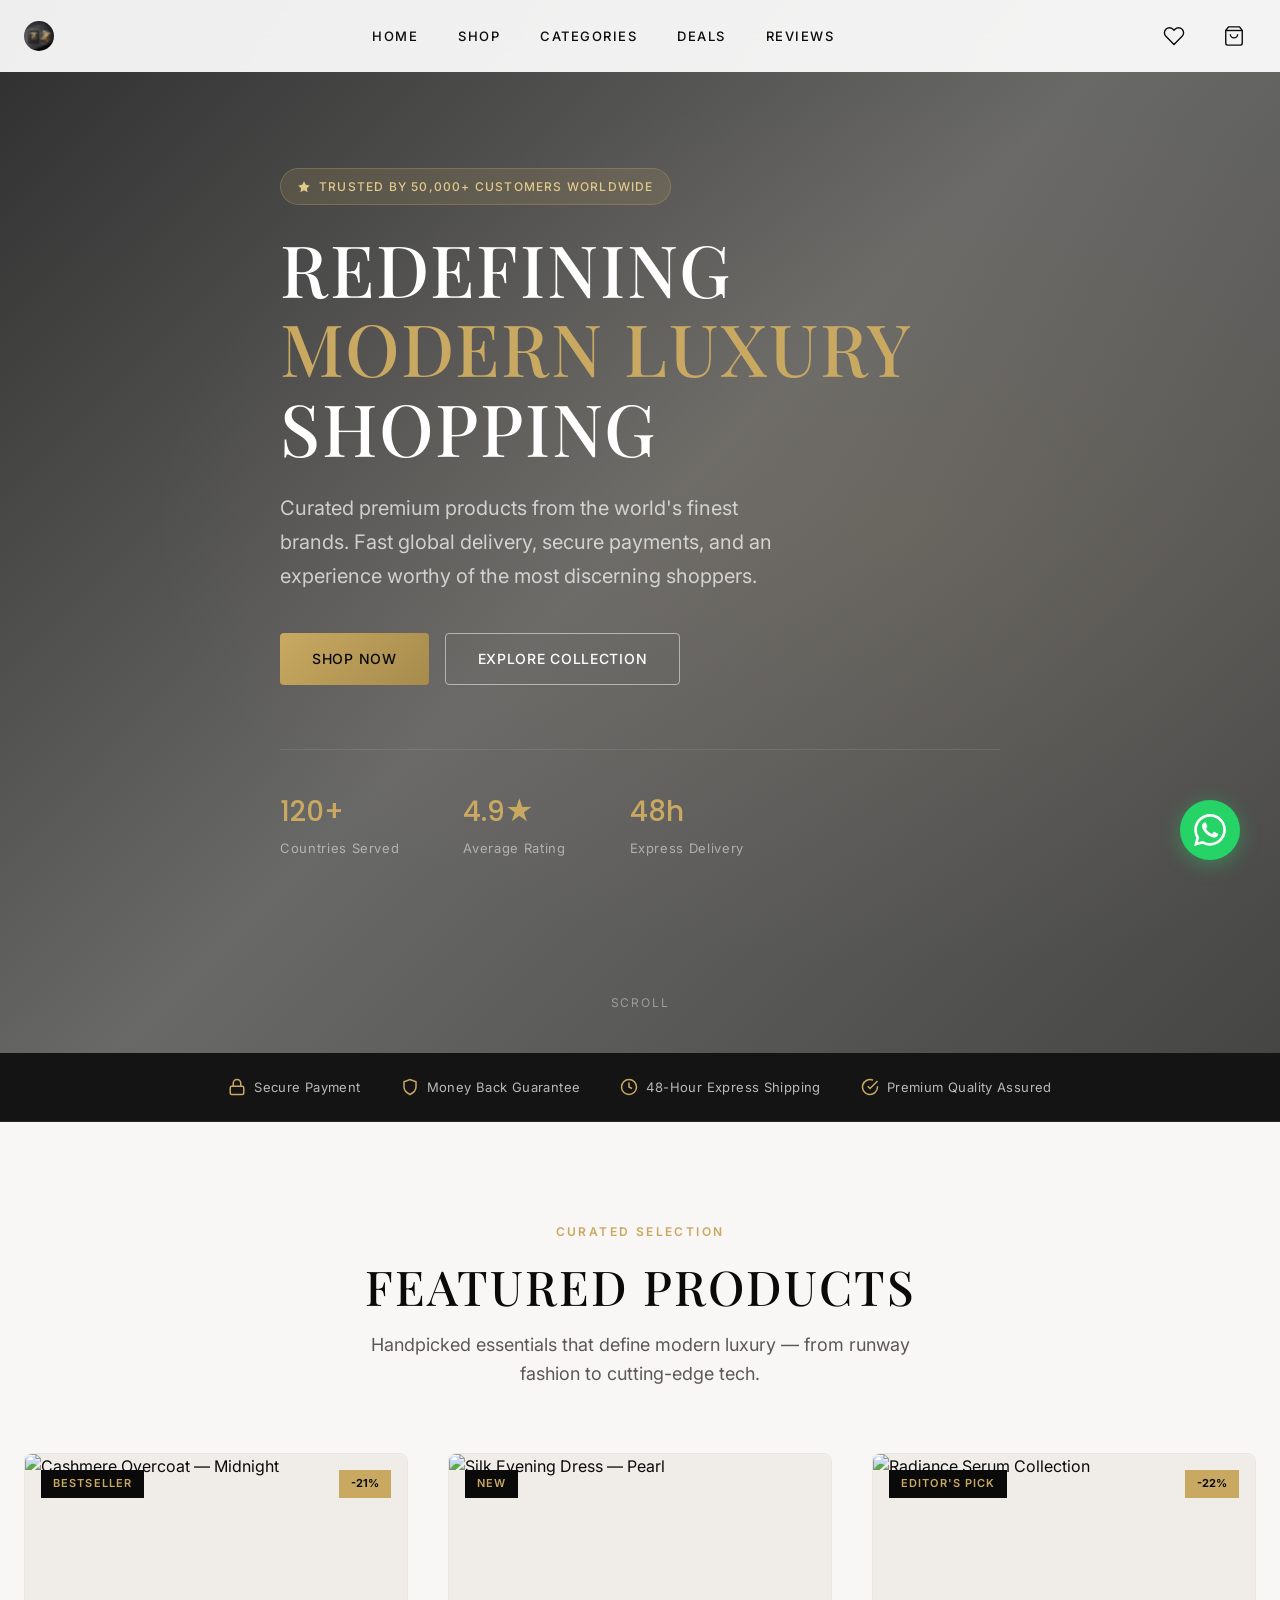
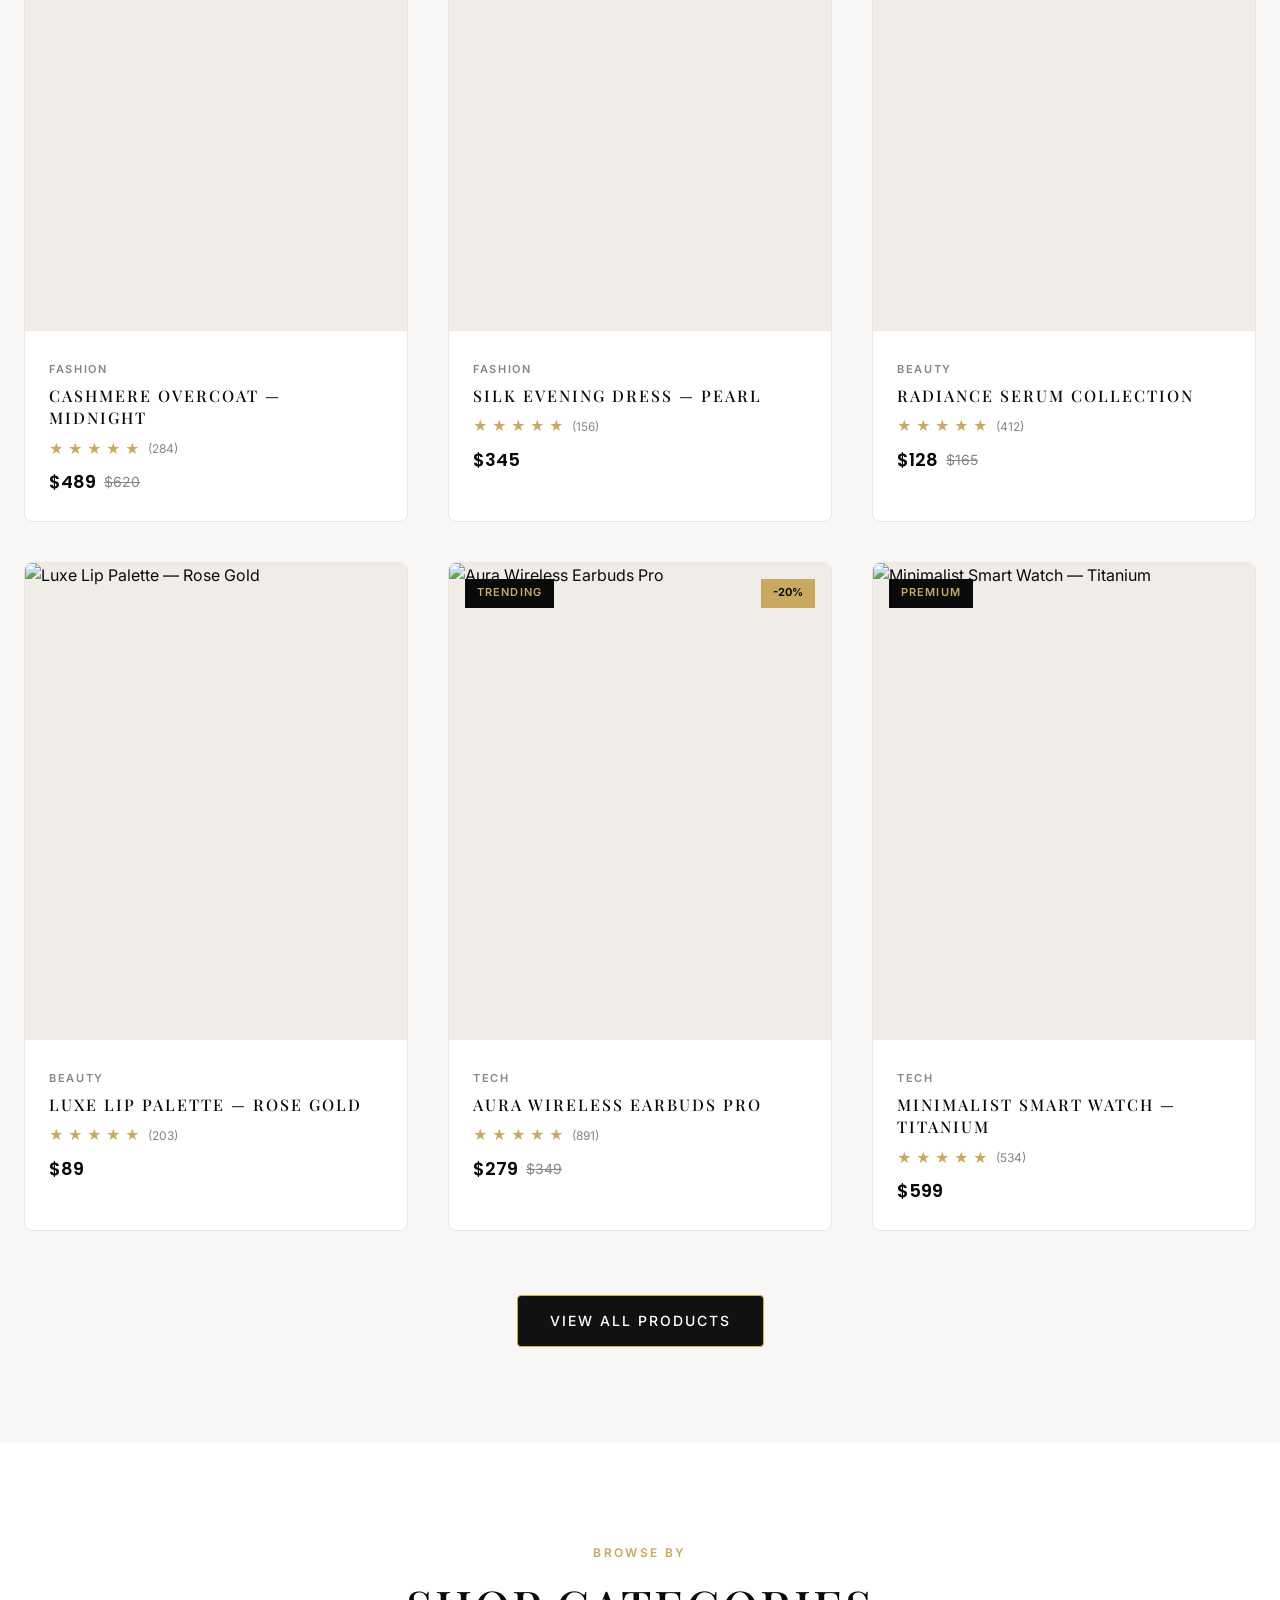
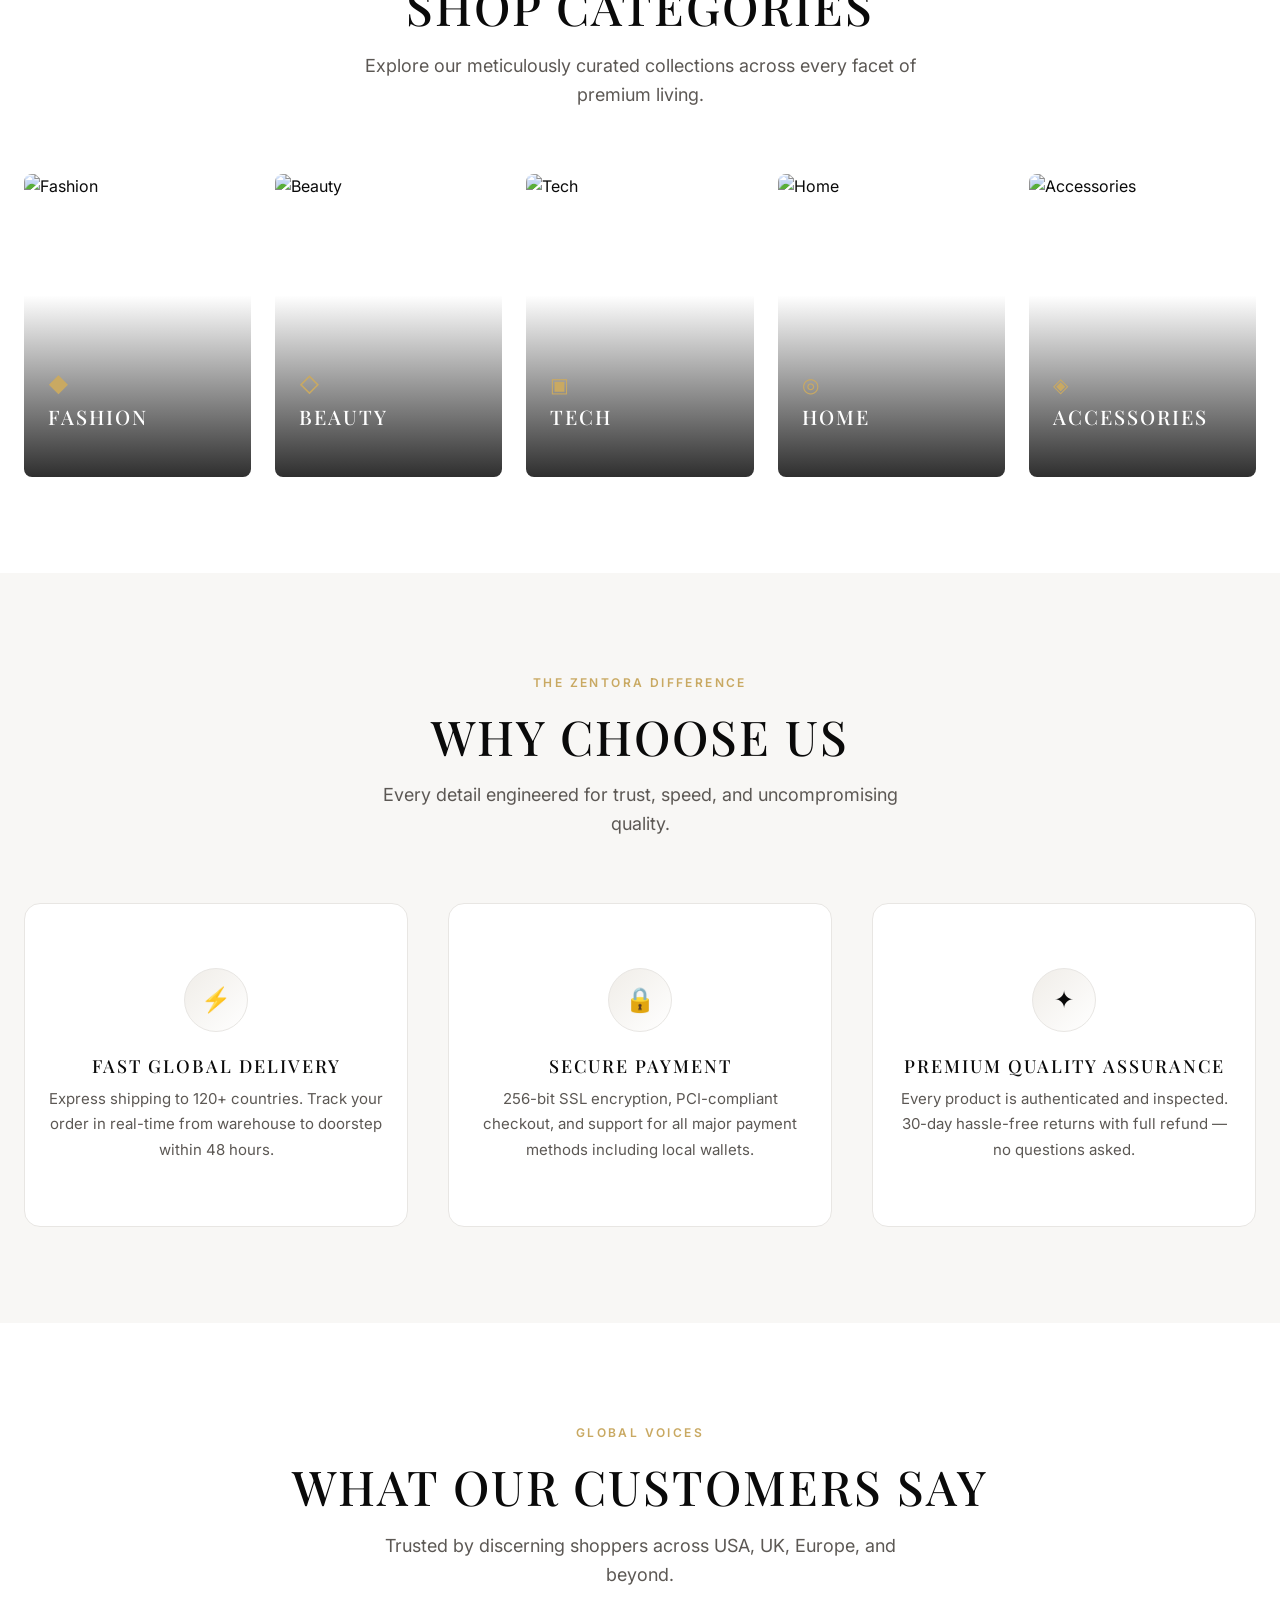
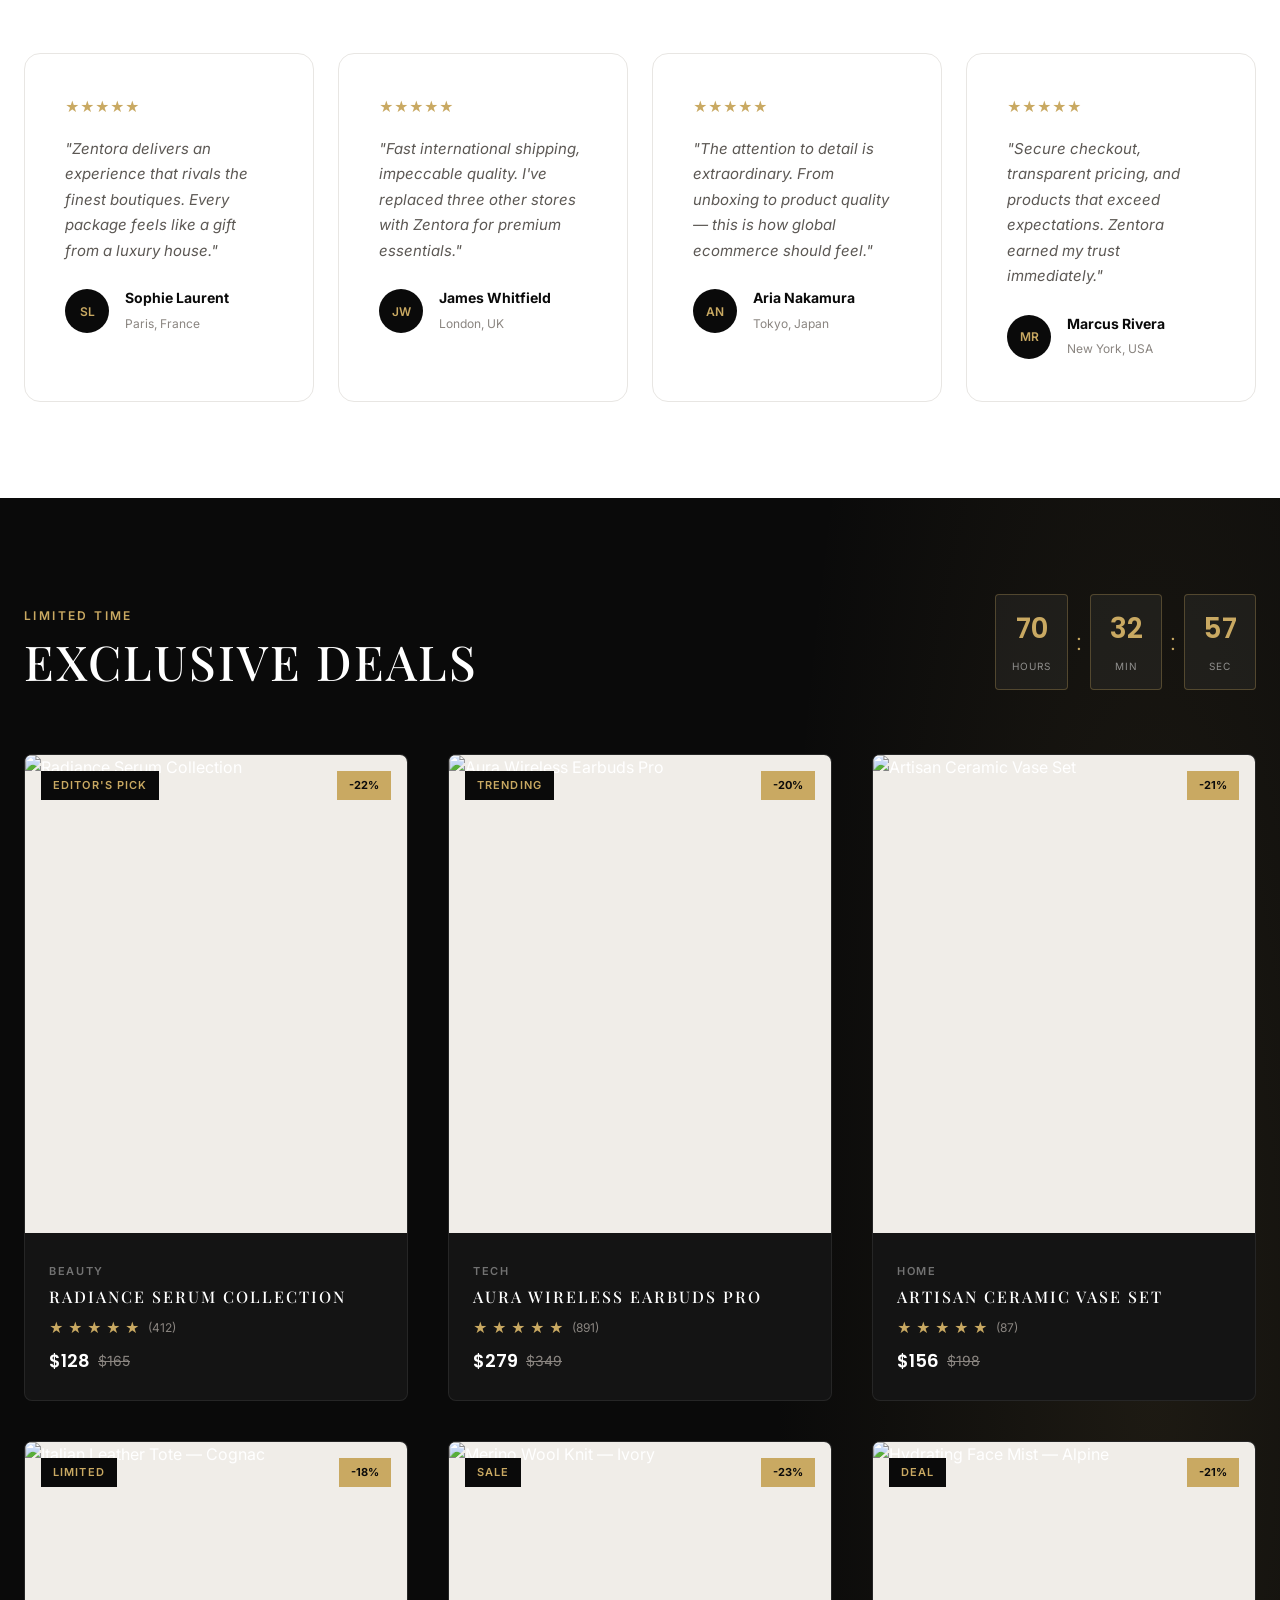
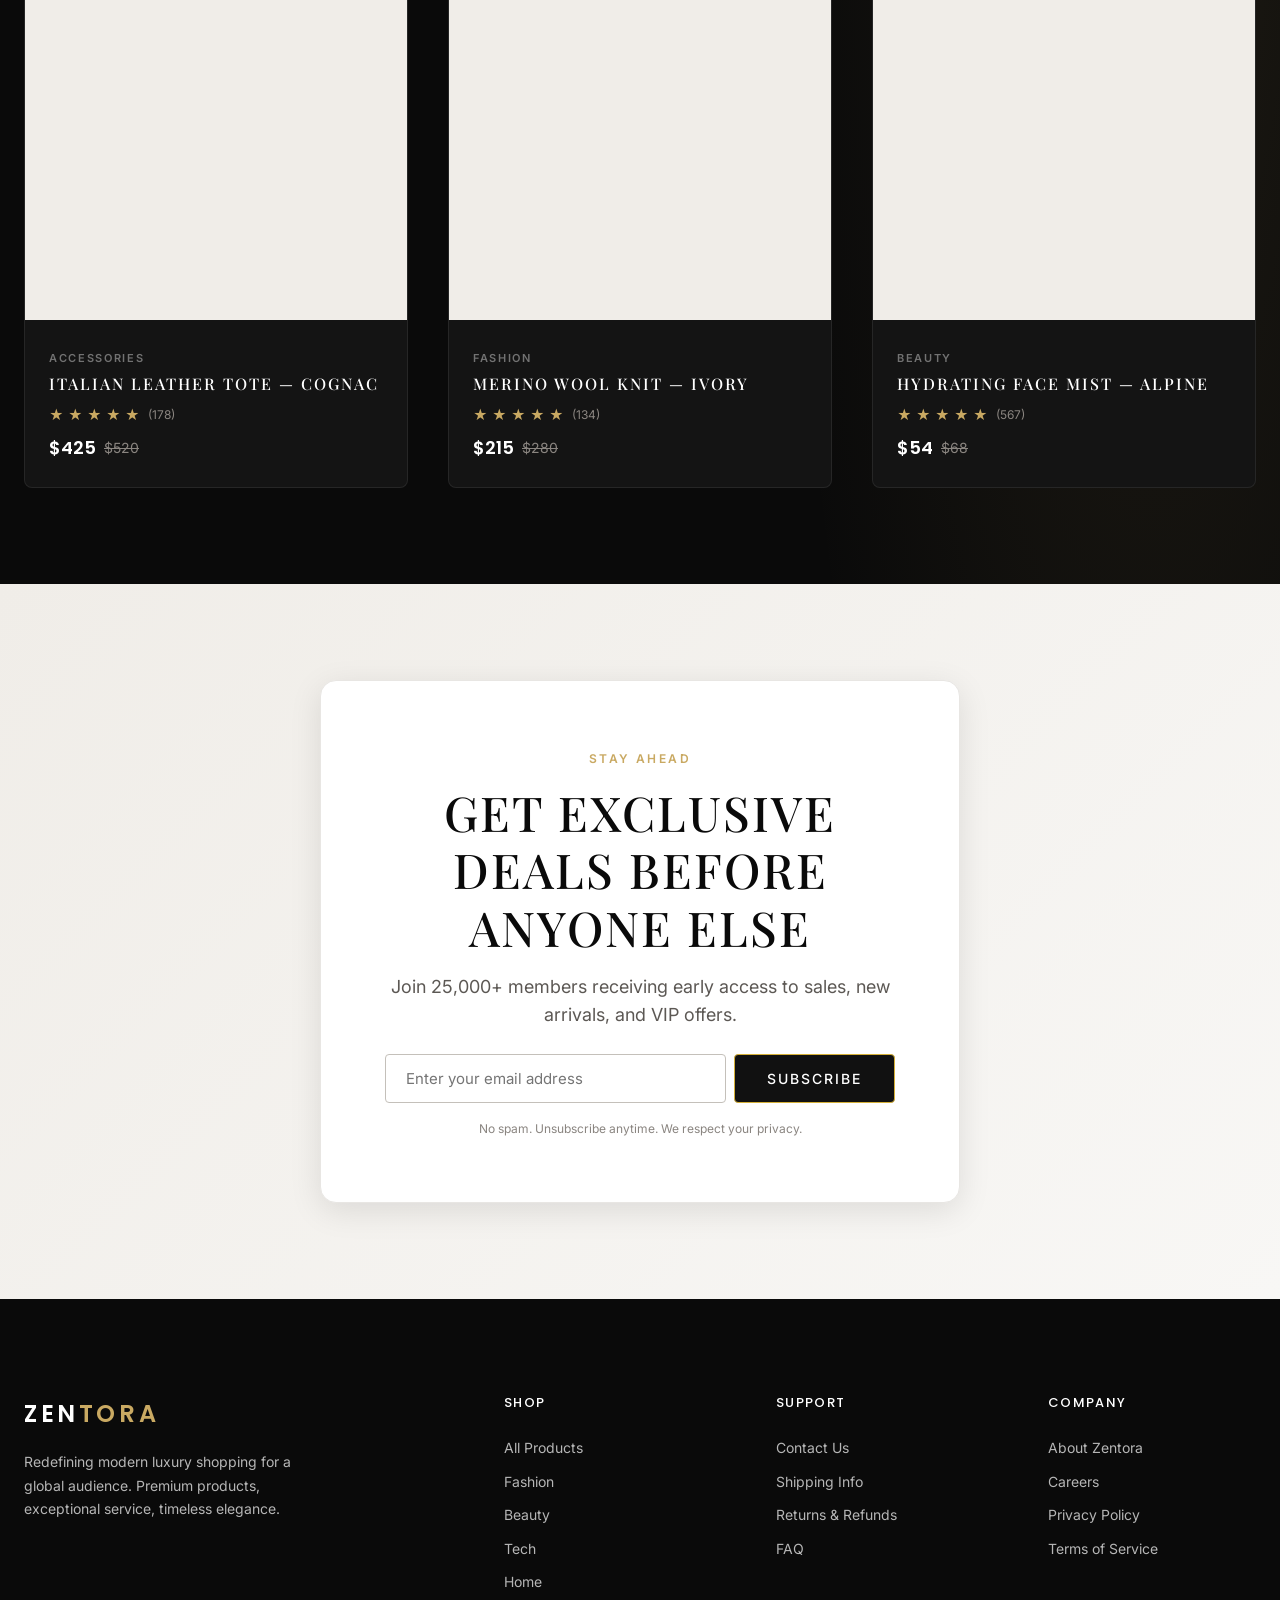
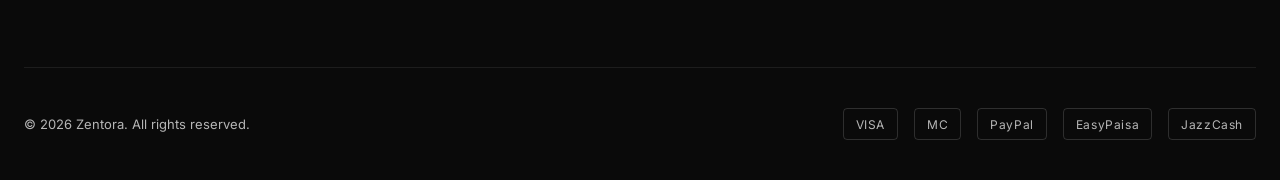
==== commit 5afd7dd5: "Added high-end Facebook style live product publisher feature" ====
--- a/index.html
+++ b/index.html
@@ -7,17 +7,18 @@
   <meta name="keywords" content="luxury ecommerce, premium fashion, beauty, gadgets, lifestyle, Zentora, online shopping" />
   <meta name="author" content="Zentora" />
   <meta property="og:title" content="Zentora — Redefining Modern Luxury Shopping" />
-  <meta property="og:description" content="Discover curated premium products from fashion to tech. Trusted by customers in USA, UK, Europe & beyond." />
+  <meta property="og:description" content="Discover curated premium products from fashion to tech. Trusted by customers globally." />
   <meta property="og:type" content="website" />
   <meta name="theme-color" content="#0a0a0a" />
   <title>Zentora — Redefining Modern Luxury Shopping</title>
+  
   <link rel="preconnect" href="https://fonts.googleapis.com" />
   <link rel="preconnect" href="https://fonts.gstatic.com" crossorigin />
-  <link href="https://fonts.googleapis.com/css2?family=Inter:wght@400;500;600&family=Poppins:wght@400;500;600&display=swap" rel="stylesheet" />
+  <link href="https://fonts.googleapis.com/css2?family=Inter:wght@400;500;600&family=Poppins:wght@400;500;600&family=Playfair+Display:ital,wght@0,400..900;1,400..900&display=swap" rel="stylesheet" />
   <link rel="stylesheet" href="css/styles.css" />
+  <link rel="icon" type="image/png" href="favicon.png.png" />
+
   <script type="application/ld+json">
-    <link href="https://fonts.googleapis.com/css2?family=Playfair+Display:ital,wght@0,400..900;1,400..900&display=swap" rel="stylesheet">
-  <img src="favicon.png.png" alt="Zentora Logo">
   {
     "@context": "https://schema.org",
     "@type": "Store",
@@ -25,18 +26,17 @@
     "description": "Global premium online store for fashion, beauty, gadgets and lifestyle products",
     "url": "https://zentora.com",
     "priceRange": "$$",
-    "areaServed": ["US", "GB", "EU"]
+    "areaServed": ["US", "GB", "EU", "PK"]
   }
   </script>
 </head>
 <body data-page="home">
 
-  <!-- Header -->
   <header class="header">
     <div class="container header-inner">
       <a href="index.html" class="logo" style="display: inline-flex; align-items: center; gap: 8px;">
-    <img src="favicon.png.png" alt="Zentora Logo" style="width: 30px; height: 30px; border-radius: 50%; object-fit: contain;">
-</a>
+        <img src="favicon.png.png" alt="Zentora Logo" style="width: 30px; height: 30px; border-radius: 50%; object-fit: contain;">
+      </a>
       <nav class="nav-menu" aria-label="Main navigation">
         <a href="index.html">Home</a>
         <a href="shop.html">Shop</a>
@@ -60,7 +60,6 @@
     </div>
   </header>
 
-  <!-- Hero -->
   <section class="hero" id="hero">
     <div class="hero-bg" aria-hidden="true"></div>
     <div class="container hero-content">
@@ -92,7 +91,6 @@
     <div class="hero-scroll" aria-hidden="true">Scroll</div>
   </section>
 
-  <!-- Trust Bar -->
   <div class="trust-bar">
     <div class="container trust-bar-inner">
       <div class="trust-bar-item">
@@ -114,7 +112,6 @@
     </div>
   </div>
 
-  <!-- Featured Products -->
   <section id="featured">
     <div class="container">
       <div class="section-header reveal">
@@ -129,7 +126,6 @@
     </div>
   </section>
 
-  <!-- Categories -->
   <section id="categories">
     <div class="container">
       <div class="section-header reveal">
@@ -141,7 +137,6 @@
     </div>
   </section>
 
-  <!-- Why Choose Us -->
   <section id="why-us">
     <div class="container">
       <div class="section-header reveal">
@@ -158,7 +153,7 @@
         <div class="feature-card reveal">
           <div class="feature-icon">🔒</div>
           <h3>Secure Payment</h3>
-          <p>256-bit SSL encryption, PCI-compliant checkout, and support for all major payment methods including Apple Pay & PayPal.</p>
+          <p>256-bit SSL encryption, PCI-compliant checkout, and support for all major payment methods including local wallets.</p>
         </div>
         <div class="feature-card reveal">
           <div class="feature-icon">✦</div>
@@ -169,7 +164,6 @@
     </div>
   </section>
 
-  <!-- Testimonials -->
   <section id="testimonials">
     <div class="container">
       <div class="section-header reveal">
@@ -181,7 +175,6 @@
     </div>
   </section>
 
-  <!-- Limited Time Deals -->
   <section class="deals-section" id="deals">
     <div class="container">
       <div class="deals-header reveal">
@@ -195,7 +188,6 @@
     </div>
   </section>
 
-  <!-- Newsletter -->
   <section class="newsletter-section" id="newsletter">
     <div class="container">
       <div class="newsletter-box reveal">
@@ -211,7 +203,6 @@
     </div>
   </section>
 
-  <!-- Footer -->
   <footer class="footer">
     <div class="container">
       <div class="footer-grid">
@@ -232,20 +223,19 @@
         <div>
           <h4>Support</h4>
           <ul class="footer-links">
-            <li><a href="#">Contact Us</a></li>
-            <li><a href="#">Shipping Info</a></li>
-            <li><a href="#">Returns & Refunds</a></li>
-            <li><a href="#">FAQ</a></li>
-            <li><a href="#">Track Order</a></li>
+            <li><a href="#hero">Contact Us</a></li>
+            <li><a href="shop.html">Shipping Info</a></li>
+            <li><a href="shop.html">Returns & Refunds</a></li>
+            <li><a href="#newsletter">FAQ</a></li>
           </ul>
         </div>
         <div>
           <h4>Company</h4>
           <ul class="footer-links">
-            <li><a href="#">About Zentora</a></li>
-            <li><a href="#">Careers</a></li>
-            <li><a href="#">Privacy Policy</a></li>
-            <li><a href="#">Terms of Service</a></li>
+            <li><a href="#hero">About Zentora</a></li>
+            <li><a href="#newsletter">Careers</a></li>
+            <li><a href="#hero">Privacy Policy</a></li>
+            <li><a href="#hero">Terms of Service</a></li>
           </ul>
         </div>
       </div>
@@ -254,15 +244,14 @@
         <div class="payment-icons">
           <span>VISA</span>
           <span>MC</span>
-          <span>AMEX</span>
           <span>PayPal</span>
-          <span>Apple Pay</span>
+          <span>EasyPaisa</span>
+          <span>JazzCash</span>
         </div>
       </div>
     </div>
   </footer>
 
-  <!-- Cart Panel -->
   <div class="cart-overlay" role="dialog" aria-label="Shopping cart">
     <div class="cart-panel">
       <div class="panel-header">
@@ -273,7 +262,6 @@
     </div>
   </div>
 
-  <!-- Wishlist Panel -->
   <div class="wishlist-overlay" role="dialog" aria-label="Wishlist">
     <div class="wishlist-panel">
       <div class="panel-header">
@@ -284,7 +272,6 @@
     </div>
   </div>
 
-  <!-- WhatsApp -->
   <a href="https://wa.me/923352754141?text=Hi%20Zentora%2C%20I%20need%20help%20with%20my%20order" class="whatsapp-float" target="_blank" rel="noopener noreferrer" aria-label="Chat on WhatsApp">
     <span class="whatsapp-tooltip">Chat with us</span>
     <svg viewBox="0 0 24 24"><path d="M17.472 14.382c-.297-.149-1.758-.867-2.03-.967-.273-.099-.471-.148-.67.15-.197.297-.767.966-.94 1.164-.173.199-.347.223-.644.075-.297-.15-1.255-.463-2.39-1.475-.883-.788-1.48-1.761-1.653-2.059-.173-.297-.018-.458.13-.606.134-.133.298-.347.446-.52.149-.174.198-.298.298-.497.099-.198.05-.371-.025-.52-.075-.149-.669-1.612-.916-2.207-.242-.579-.487-.5-.669-.51-.173-.008-.371-.01-.57-.01-.198 0-.52.074-.792.372-.272.297-1.04 1.016-1.04 2.479 0 1.462 1.065 2.875 1.213 3.074.149.198 2.096 3.2 5.077 4.487.709.306 1.262.489 1.694.625.712.227 1.36.195 1.871.118.571-.085 1.758-.719 2.006-1.413.248-.694.248-1.289.173-1.413-.074-.124-.272-.198-.57-.347m-5.421 7.403h-.004a9.87 9.87 0 01-5.031-1.378l-.361-.214-3.741.982.998-3.648-.235-.374a9.86 9.86 0 01-1.51-5.26c.001-5.45 4.436-9.884 9.888-9.884 2.64 0 5.122 1.03 6.988 2.898a9.825 9.825 0 012.893 6.994c-.003 5.45-4.435 9.884-9.885 9.884m8.413-18.297A11.815 11.815 0 0012.05 0C5.495 0 .16 5.335.157 11.892c0 2.096.547 4.142 1.588 5.945L.057 24l6.305-1.654a11.882 11.882 0 005.683 1.448h.005c6.554 0 11.89-5.335 11.893-11.893a11.821 11.821 0 00-3.48-8.413z"/></svg>
@@ -292,4 +279,4 @@
 
   <script type="module" src="js/app.js"></script>
 </body>
-</html>
+</html>
